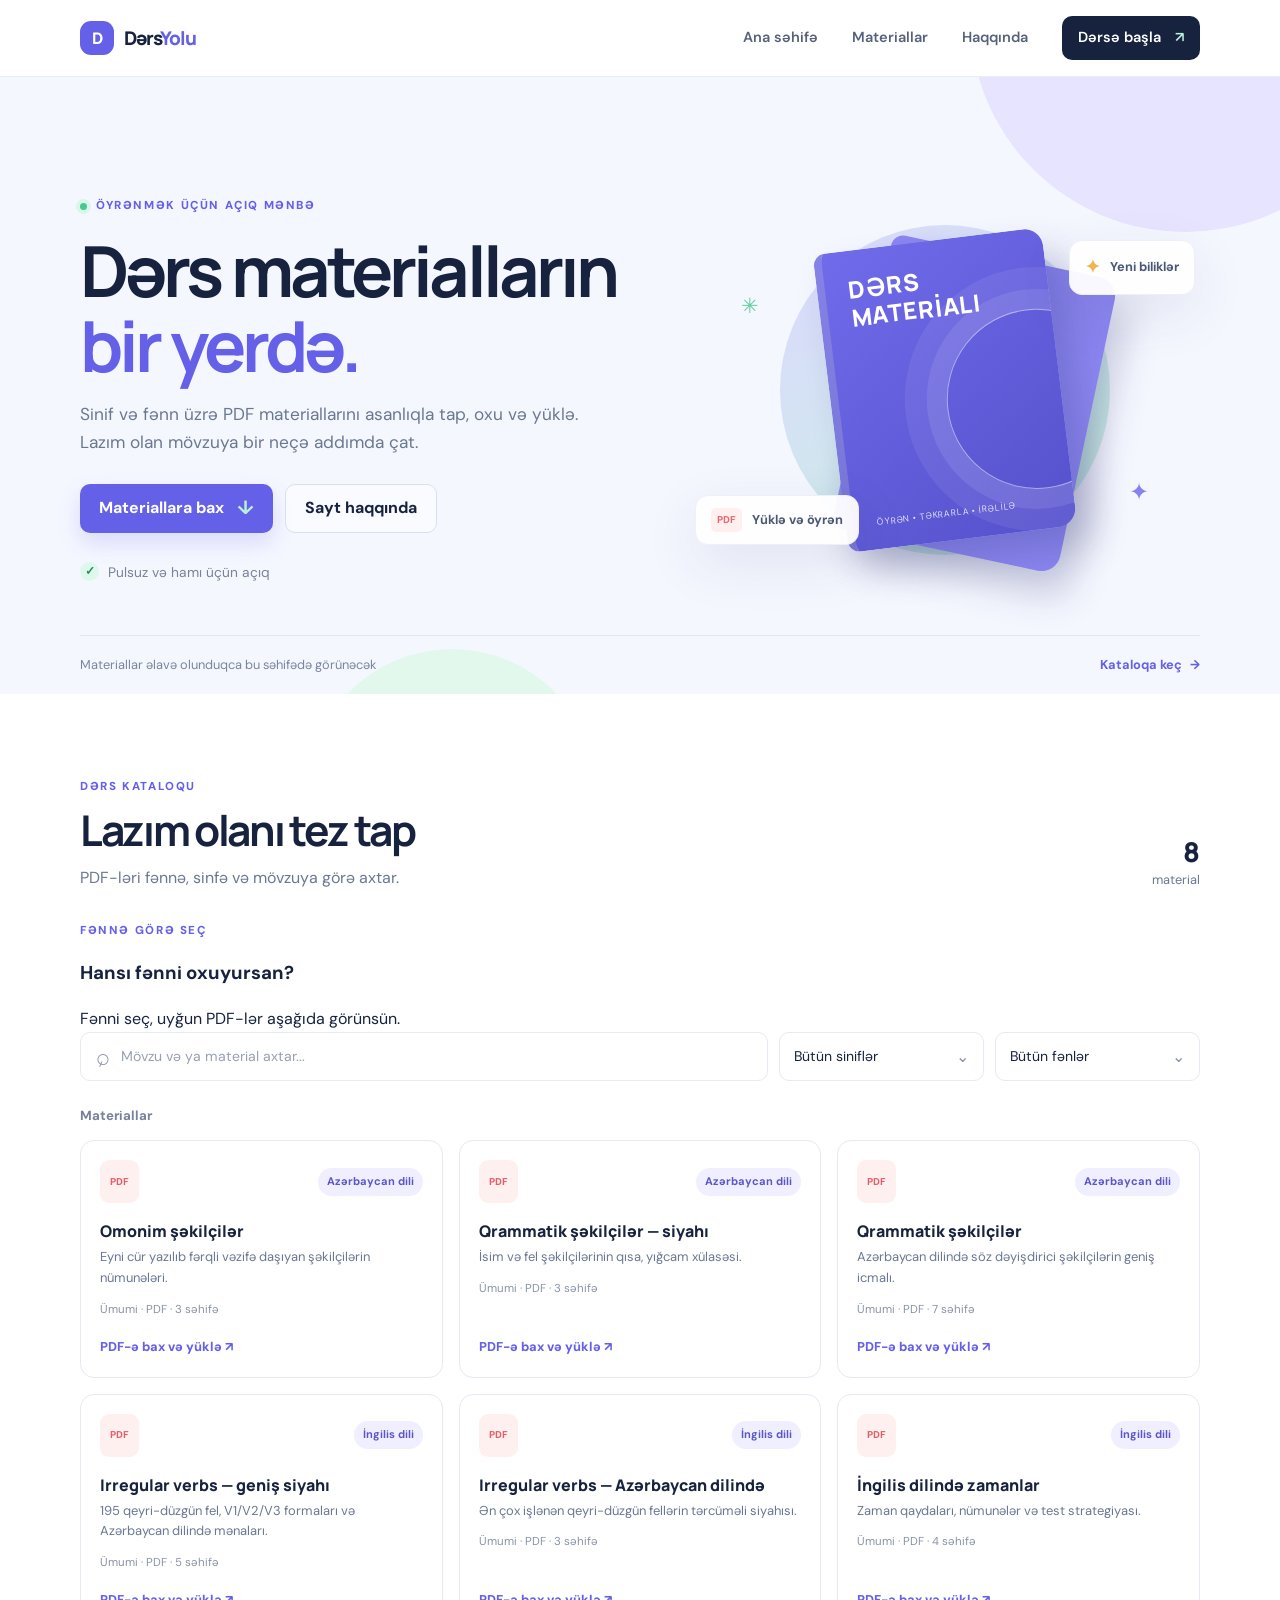
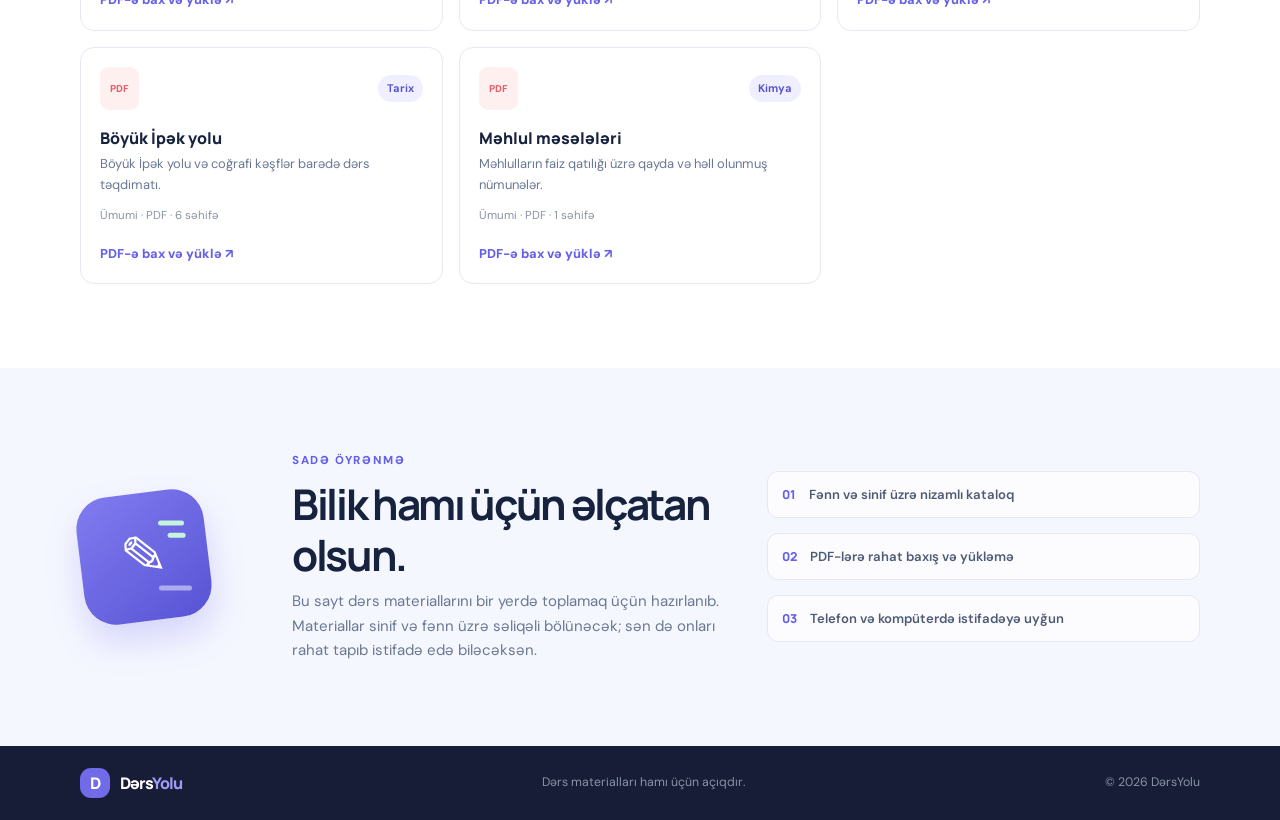
==== index.html @ a8607bbc "Add subject selector section" ====
<!doctype html>
<html lang="az">
<head>
  <meta charset="UTF-8" />
  <meta name="viewport" content="width=device-width, initial-scale=1.0" />
  <meta name="theme-color" content="#f5f7ff" />
  <meta name="description" content="Sinif və fənn üzrə dərs materialları və PDF-lər." />
  <title>DərsYolu — Dərs materialları</title>
  <link rel="preconnect" href="https://fonts.googleapis.com" />
  <link rel="preconnect" href="https://fonts.gstatic.com" crossorigin />
  <link href="https://fonts.googleapis.com/css2?family=DM+Sans:wght@400;500;600;700;800&family=Manrope:wght@500;600;700;800&display=swap" rel="stylesheet" />
  <link rel="stylesheet" href="styles.css?v=3" />
</head>
<body>
  <header class="site-header">
    <nav class="container nav" aria-label="Əsas menyu">
      <a class="logo" href="#top" aria-label="DərsYolu ana səhifə"><span class="logo-mark">D</span><span>Dərs<span class="logo-accent">Yolu</span></span></a>
      <button class="menu-toggle" type="button" aria-label="Menyunu aç" aria-expanded="false" aria-controls="nav-links"><span></span><span></span><span></span></button>
      <div class="nav-links" id="nav-links">
        <a href="#top">Ana səhifə</a>
        <a href="#materiallar">Materiallar</a>
        <a href="#haqqinda">Haqqında</a>
        <a class="nav-cta" href="#materiallar">Dərsə başla <span aria-hidden="true">↗</span></a>
      </div>
    </nav>
  </header>

  <main id="top">
    <section class="hero">
      <div class="hero-orb orb-one"></div><div class="hero-orb orb-two"></div>
      <div class="container hero-layout">
        <div class="hero-copy">
          <p class="eyebrow"><span class="eyebrow-dot"></span> ÖYRƏNMƏK ÜÇÜN AÇIQ MƏNBƏ</p>
          <h1>Dərs materialların <span>bir yerdə.</span></h1>
          <p class="hero-lead">Sinif və fənn üzrə PDF materiallarını asanlıqla tap, oxu və yüklə. Lazım olan mövzuya bir neçə addımda çat.</p>
          <div class="hero-actions">
            <a class="button button-primary" href="#materiallar">Materiallara bax <span aria-hidden="true">↓</span></a>
            <a class="button button-quiet" href="#haqqinda">Sayt haqqında</a>
          </div>
          <div class="hero-note"><span class="note-check">✓</span> Pulsuz və hamı üçün açıq</div>
        </div>
        <div class="hero-art" aria-hidden="true">
          <div class="art-halo"></div>
          <div class="book book-back"><div class="book-lines"></div></div>
          <div class="book book-front"><div class="book-label">DƏRS<br />MATERİALI</div><div class="book-shape"></div><div class="book-bottom">ÖYRƏN • TƏKRARLA • İRƏLİLƏ</div></div>
          <div class="float-card float-card-top"><span class="float-icon">✦</span><span>Yeni biliklər</span></div>
          <div class="float-card float-card-bottom"><span class="pdf-mini">PDF</span><span>Yüklə və öyrən</span></div>
          <span class="sparkle sparkle-one">✳</span><span class="sparkle sparkle-two">✦</span>
        </div>
      </div>
      <div class="container hero-bottom"><span>Materiallar əlavə olunduqca bu səhifədə görünəcək</span><a href="#materiallar">Kataloqa keç <span aria-hidden="true">→</span></a></div>
    </section>

    <section class="catalog section" id="materiallar">
      <div class="container">
        <div class="section-heading">
          <div><p class="eyebrow">DƏRS KATALOQU</p><h2>Lazım olanı tez tap</h2><p class="section-lead">PDF-ləri fənnə, sinfə və mövzuya görə axtar.</p></div>
          <div class="catalog-count"><strong id="material-count">0</strong><span>material</span></div>
        </div>
        <div class="subject-browser">
          <div class="subject-browser-heading">
            <div><p class="eyebrow">FƏNNƏ GÖRƏ SEÇ</p><h3>Hansı fənni oxuyursan?</h3></div>
            <span>Fənni seç, uyğun PDF-lər aşağıda görünsün.</span>
          </div>
          <div class="subject-grid" id="subject-grid" role="group" aria-label="Fənn seç"></div>
        </div>
        <div class="filters" role="search">
          <label class="search-box"><span class="search-icon" aria-hidden="true">⌕</span><span class="visually-hidden">Material axtar</span><input id="search-input" type="search" placeholder="Mövzu və ya material axtar..." autocomplete="off" /></label>
          <label class="select-wrap"><span class="visually-hidden">Sinif seç</span><select id="grade-filter"><option value="all">Bütün siniflər</option><option>1-ci sinif</option><option>2-ci sinif</option><option>3-cü sinif</option><option>4-cü sinif</option><option>5-ci sinif</option><option>6-cı sinif</option><option>7-ci sinif</option><option>8-ci sinif</option><option>9-cu sinif</option><option>10-cu sinif</option><option>11-ci sinif</option></select><span aria-hidden="true">⌄</span></label>
          <label class="select-wrap"><span class="visually-hidden">Fənn seç</span><select id="subject-filter"><option value="all">Bütün fənlər</option></select><span aria-hidden="true">⌄</span></label>
        </div>
        <div class="results-line"><span id="results-label">Materiallar</span><button class="reset-button" id="reset-filters" type="button" hidden>Filtrləri təmizlə</button></div>
        <div class="materials-grid" id="materials-grid" aria-live="polite"></div>
        <div class="empty-state" id="empty-state">
          <div class="empty-illustration" aria-hidden="true"><span class="empty-file">PDF</span><span class="empty-spark">✦</span></div>
          <h3>Materiallar tezliklə burada olacaq</h3>
          <p>PDF-ləri göndər, onları fənn və sinif üzrə bu kataloqa əlavə edim.</p>
        </div>
      </div>
    </section>

    <section class="about section" id="haqqinda">
      <div class="container about-layout">
        <div class="about-icon" aria-hidden="true"><span>✎</span><i></i><i></i><i></i></div>
        <div class="about-copy"><p class="eyebrow">SADƏ ÖYRƏNMƏ</p><h2>Bilik hamı üçün əlçatan olsun.</h2><p>Bu sayt dərs materiallarını bir yerdə toplamaq üçün hazırlanıb. Materiallar sinif və fənn üzrə səliqəli bölünəcək; sən də onları rahat tapıb istifadə edə biləcəksən.</p></div>
        <div class="about-points"><div><span>01</span><p>Fənn və sinif üzrə nizamlı kataloq</p></div><div><span>02</span><p>PDF-lərə rahat baxış və yükləmə</p></div><div><span>03</span><p>Telefon və kompüterdə istifadəyə uyğun</p></div></div>
      </div>
    </section>
  </main>

  <footer class="footer"><div class="container footer-inner"><a class="logo footer-logo" href="#top"><span class="logo-mark">D</span><span>Dərs<span class="logo-accent">Yolu</span></span></a><p>Dərs materialları hamı üçün açıqdır.</p><span>© <span id="year"></span> DərsYolu</span></div></footer>
  <script src="script.js?v=3"></script>
</body>
</html>
---- styles.css ----
:root {
  --ink: #17233e;
  --muted: #6b7892;
  --purple: #6560e8;
  --purple-dark: #4f49d2;
  --mint: #baf1d6;
  --paper: #fff;
  --wash: #f5f7ff;
  --line: #e6e9f2;
  --shadow: 0 18px 54px rgba(41, 53, 102, .1);
}
* { box-sizing: border-box; }
html { scroll-behavior: smooth; scroll-padding-top: 90px; }
body { margin: 0; color: var(--ink); background: var(--paper); font-family: "DM Sans", sans-serif; line-height: 1.6; }
a { color: inherit; text-decoration: none; }
button, input, select { font: inherit; }
.container { width: min(1120px, calc(100% - 48px)); margin: 0 auto; }
.site-header { position: sticky; top: 0; z-index: 10; background: rgba(255,255,255,.93); border-bottom: 1px solid rgba(230,233,242,.8); backdrop-filter: blur(14px); }
.nav { height: 76px; display: flex; align-items: center; justify-content: space-between; }
.logo { display: inline-flex; align-items: center; gap: 10px; font: 800 1.18rem Manrope, sans-serif; letter-spacing: -.06em; }
.logo-mark { width: 34px; height: 34px; display: grid; place-items: center; border-radius: 11px; color: white; background: var(--purple); font-size: 1rem; letter-spacing: 0; }
.logo-accent { color: var(--purple); }
.nav-links { display: flex; align-items: center; gap: 34px; color: #56627c; font-size: .91rem; font-weight: 600; }
.nav-links a:not(.nav-cta):hover { color: var(--purple); }
.nav-cta { padding: 10px 16px; border-radius: 10px; color: white; background: var(--ink); }
.nav-cta span { margin-left: 10px; color: var(--mint); }
.menu-toggle { display: none; border: 0; background: transparent; padding: 8px; cursor: pointer; }
.menu-toggle span { width: 22px; height: 2px; display: block; margin: 5px 0; background: var(--ink); }
.hero { position: relative; overflow: hidden; padding: 68px 0 0; background: var(--wash); }
.hero-layout { position: relative; z-index: 1; display: grid; grid-template-columns: 1.05fr .95fr; align-items: center; gap: 46px; min-height: 490px; }
.hero-orb { position: absolute; border-radius: 50%; pointer-events: none; }
.orb-one { width: 430px; height: 430px; top: -275px; right: -120px; background: #e6e4ff; }
.orb-two { width: 290px; height: 290px; bottom: -245px; left: 24%; background: #e3f8ed; }
.eyebrow { display: flex; align-items: center; gap: 9px; margin: 0 0 17px; color: var(--purple); font-size: .72rem; font-weight: 800; letter-spacing: .14em; }
.eyebrow-dot { width: 7px; height: 7px; border-radius: 50%; background: #47c894; box-shadow: 0 0 0 4px #d9f6e9; }
h1, h2, h3, p { margin-top: 0; }
h1, h2 { font-family: Manrope, sans-serif; letter-spacing: -.055em; }
h1 { max-width: 590px; margin-bottom: 18px; font-size: clamp(2.8rem, 5.5vw, 4.5rem); line-height: 1.07; }
h1 > span { color: var(--purple); }
.hero-lead { max-width: 520px; margin-bottom: 27px; color: var(--muted); font-size: 1.08rem; }
.hero-actions { display: flex; flex-wrap: wrap; gap: 12px; }
.button { min-height: 49px; display: inline-flex; align-items: center; justify-content: center; gap: 13px; padding: 0 19px; border-radius: 10px; font-weight: 700; transition: transform .2s, background .2s; }
.button:hover { transform: translateY(-2px); }
.button-primary { color: white; background: var(--purple); box-shadow: 0 10px 22px rgba(101,96,232,.19); }
.button-primary:hover { background: var(--purple-dark); }
.button-primary span { color: var(--mint); font-size: 1.2rem; }
.button-quiet { border: 1px solid #dce0ec; color: var(--ink); background: rgba(255,255,255,.55); }
.hero-note { display: flex; align-items: center; gap: 9px; margin-top: 28px; color: #77839a; font-size: .86rem; }
.note-check { width: 19px; height: 19px; display: grid; place-items: center; border-radius: 50%; color: #258a68; background: #dff8ec; font-size: .74rem; font-weight: 800; }
.hero-art { position: relative; min-height: 390px; display: grid; place-items: center; }
.art-halo { position: absolute; width: 330px; height: 330px; border-radius: 50%; background: linear-gradient(145deg,#dcd9ff,#c7f2df); }
.book { position: absolute; width: 230px; height: 300px; border-radius: 12px 19px 19px 12px; box-shadow: 16px 22px 36px rgba(36,42,105,.22); }
.book-back { margin: 28px 0 0 60px; transform: rotate(12deg); background: #8b86f1; }
.book-front { display: flex; flex-direction: column; justify-content: space-between; overflow: hidden; padding: 25px 23px 20px; transform: rotate(-7deg); color: #fff; background: linear-gradient(145deg,#706bea,#5551cc); border-left: 8px solid rgba(255,255,255,.2); }
.book-label { position: relative; z-index: 1; font: 800 1.48rem/1.2 Manrope,sans-serif; letter-spacing: .04em; }
.book-shape { position: absolute; width: 180px; height: 180px; right: -65px; bottom: 40px; border: 1px solid rgba(255,255,255,.5); border-radius: 50%; box-shadow: 0 0 0 20px rgba(255,255,255,.09),0 0 0 42px rgba(255,255,255,.07); }
.book-bottom { position: relative; z-index: 1; font-size: .56rem; letter-spacing: .1em; opacity: .8; }
.float-card { position: absolute; z-index: 2; display: flex; align-items: center; gap: 10px; padding: 12px 15px; border: 1px solid #eef0f7; border-radius: 13px; color: #4c5873; background: rgba(255,255,255,.94); box-shadow: var(--shadow); font-size: .8rem; font-weight: 700; }
.float-card-top { top: 45px; right: 1%; }.float-card-bottom { bottom: 40px; left: 1%; }
.float-icon { color: #f3b44c; font-size: 1.15rem; }.pdf-mini { padding: 4px 6px; border-radius: 5px; color: #eb666d; background: #fff0f0; font-size: .62rem; font-weight: 800; }
.sparkle { position: absolute; color: #64cfa0; }.sparkle-one { top: 24%; left: 10%; font-size: 1.3rem; }.sparkle-two { right: 10%; bottom: 19%; color: #8782ee; font-size: 1.5rem; }
.hero-bottom { position: relative; z-index: 1; display: flex; justify-content: space-between; gap: 20px; padding: 19px 0; border-top: 1px solid #e3e6f0; color: #7a869e; font-size: .8rem; }.hero-bottom a { color: var(--purple); font-weight: 700; }.hero-bottom a span { padding-left: 5px; }
.section { padding: 84px 0; }.catalog { background: #fff; }
.section-heading { display: flex; align-items: end; justify-content: space-between; gap: 20px; margin-bottom: 32px; }
.section-heading .eyebrow { margin-bottom: 8px; }
h2 { margin-bottom: 9px; font-size: clamp(1.9rem, 3.4vw, 2.65rem); line-height: 1.2; }
.section-lead { margin: 0; color: var(--muted); }
.catalog-count { display: grid; justify-items: end; color: var(--muted); font-size: .8rem; }.catalog-count strong { color: var(--ink); font: 800 1.7rem Manrope,sans-serif; }
.filters { display: grid; grid-template-columns: 1fr 205px 205px; gap: 11px; margin-bottom: 24px; }
.search-box, .select-wrap { min-height: 49px; display: flex; align-items: center; border: 1px solid var(--line); border-radius: 10px; background: #fff; }
.search-box { gap: 10px; padding: 0 14px; }.search-icon { color: #8e98ac; font-size: 1.5rem; line-height: 1; transform: rotate(-20deg); }
.search-box input, .select-wrap select { width: 100%; min-width: 0; border: 0; outline: 0; color: var(--ink); background: transparent; font-size: .88rem; }.search-box input::placeholder { color: #98a1b3; }
.select-wrap { position: relative; padding: 0 14px; }.select-wrap select { appearance: none; height: 47px; cursor: pointer; }.select-wrap > span:last-child { color: #8792a8; pointer-events: none; }
.search-box:focus-within, .select-wrap:focus-within { border-color: #aaa7f4; box-shadow: 0 0 0 3px rgba(101,96,232,.08); }
.results-line { display: flex; align-items: center; justify-content: space-between; margin-bottom: 14px; color: #76829a; font-size: .83rem; font-weight: 700; }
.reset-button { padding: 5px 0; border: 0; color: var(--purple); background: none; font-size: .8rem; font-weight: 700; cursor: pointer; }
.materials-grid { display: grid; grid-template-columns: repeat(3,1fr); gap: 16px; }
.material-card { min-height: 198px; display: flex; flex-direction: column; padding: 19px; border: 1px solid var(--line); border-radius: 14px; background: white; transition: transform .2s, box-shadow .2s, border-color .2s; }.material-card:hover { transform: translateY(-3px); border-color: #d6d4ff; box-shadow: 0 14px 30px rgba(35,46,91,.08); }
.material-top { display: flex; align-items: center; justify-content: space-between; margin-bottom: 17px; }.pdf-icon { width: 39px; height: 43px; display: grid; place-items: center; border-radius: 9px; color: #e45e69; background: #fff0f0; font-size: .62rem; font-weight: 800; }.material-tag { padding: 5px 9px; border-radius: 20px; color: #5b57c9; background: #f0efff; font-size: .69rem; font-weight: 700; }
.material-card h3 { margin: 0 0 5px; font: 800 1rem Manrope,sans-serif; }.material-card p { margin: 0; color: var(--muted); font-size: .81rem; }.material-meta { display: flex; gap: 8px; margin-top: 12px; color: #8993a6; font-size: .72rem; }.material-download { display: inline-flex; align-items: center; gap: 6px; margin-top: auto; padding-top: 18px; color: var(--purple); font-size: .8rem; font-weight: 800; }
.empty-state { display: grid; justify-items: center; padding: 48px 20px 53px; border: 1px dashed #d9ddec; border-radius: 16px; background: #fbfcff; text-align: center; }.empty-illustration { position: relative; width: 60px; height: 60px; display: grid; place-items: center; margin-bottom: 15px; border-radius: 17px; background: #f0efff; }.empty-file { padding: 7px 6px; border-radius: 5px; color: #e45e69; background: white; font-size: .6rem; font-weight: 800; box-shadow: 0 4px 10px rgba(43,46,98,.1); }.empty-spark { position: absolute; top: 4px; right: 2px; color: #5fc89b; font-size: 1rem; }.empty-state h3 { margin-bottom: 5px; font: 800 1rem Manrope,sans-serif; }.empty-state p { max-width: 380px; margin: 0; color: var(--muted); font-size: .87rem; }
.about { background: var(--wash); }.about-layout { display: grid; grid-template-columns: 170px 1fr 1fr; align-items: center; gap: 42px; }.about-copy .eyebrow { margin-bottom: 8px; }.about-copy h2 { max-width: 450px; }.about-copy > p:last-child { max-width: 510px; margin: 0; color: var(--muted); font-size: .94rem; }.about-icon { position: relative; width: 128px; height: 128px; display: grid; place-items: center; border-radius: 32px; color: white; background: linear-gradient(145deg,#817cf0,#5853d4); transform: rotate(-7deg); box-shadow: 0 18px 35px rgba(101,96,232,.22); }.about-icon span { font-size: 3.5rem; font-family: Georgia,serif; }.about-icon i { position: absolute; width: 26px; height: 5px; right: 20px; border-radius: 9px; background: #c6f3dc; transform: rotate(7deg); }.about-icon i:nth-of-type(1) { top: 31px; }.about-icon i:nth-of-type(2) { top: 44px; width: 18px; }.about-icon i:nth-of-type(3) { bottom: 27px; width: 33px; background: rgba(255,255,255,.48); }
.about-points { display: grid; gap: 15px; }.about-points div { display: flex; align-items: center; gap: 13px; padding: 12px 14px; border: 1px solid #e6e8f2; border-radius: 11px; background: rgba(255,255,255,.7); }.about-points span { color: var(--purple); font: 800 .77rem Manrope,sans-serif; }.about-points p { margin: 0; color: #4f5b74; font-size: .82rem; font-weight: 600; }
.footer { padding: 22px 0; color: #8993a7; background: #171d36; }.footer-inner { display: flex; align-items: center; justify-content: space-between; gap: 18px; }.footer-logo { color: white; font-size: 1rem; }.footer-logo .logo-mark { width: 30px; height: 30px; background: #716bea; }.footer-logo .logo-accent { color: #9e9af7; }.footer p, .footer-inner > span { margin: 0; font-size: .77rem; }
.visually-hidden { position: absolute; width: 1px; height: 1px; padding: 0; margin: -1px; overflow: hidden; clip: rect(0,0,0,0); white-space: nowrap; border: 0; }
@media (max-width: 850px) { .hero-layout { gap: 16px; }.about-layout { grid-template-columns: 120px 1fr; gap: 28px; }.about-icon { width: 100px; height: 100px; }.about-points { grid-column: 2; }.materials-grid { grid-template-columns: repeat(2,1fr); } }
@media (max-width: 650px) {
 .container { width: min(100% - 36px, 540px); }.nav { height: 68px; }.menu-toggle { display: block; }.nav-links { position: absolute; top: 68px; left: 0; right: 0; display: none; flex-direction: column; align-items: stretch; gap: 0; padding: 10px 20px 18px; border-bottom: 1px solid var(--line); background: white; box-shadow: 0 16px 24px rgba(25,38,78,.08); }.nav-links.open { display: flex; }.nav-links a:not(.nav-cta) { padding: 11px 0; }.nav-cta { margin-top: 8px; text-align: center; }
 .hero { padding-top: 48px; }.hero-layout { grid-template-columns: 1fr; gap: 0; }.hero-copy { padding-bottom: 8px; }.hero-art { min-height: 330px; }.art-halo { width: 260px; height: 260px; }.book { width: 185px; height: 245px; }.book-front { padding: 21px 18px 16px; }.book-label { font-size: 1.2rem; }.book-bottom { font-size: .46rem; }.float-card-top { top: 24px; right: 0; }.float-card-bottom { bottom: 18px; left: 0; }.hero-bottom { align-items: flex-start; flex-direction: column; gap: 7px; padding: 15px 0; }.section { padding: 64px 0; }.section-heading { align-items: flex-start; }.filters { grid-template-columns: 1fr 1fr; }.search-box { grid-column: span 2; }.materials-grid { grid-template-columns: 1fr; }.material-card { min-height: 185px; }.about-layout { grid-template-columns: 1fr; gap: 24px; }.about-icon { width: 90px; height: 90px; border-radius: 25px; }.about-icon span { font-size: 2.8rem; }.about-points { grid-column: auto; }.footer-inner { align-items: flex-start; flex-direction: column; gap: 10px; }
}
@media (prefers-reduced-motion: reduce) { html { scroll-behavior: auto; } *, *::before, *::after { transition-duration: .01ms !important; } }

.empty-state[hidden] { display: none; }
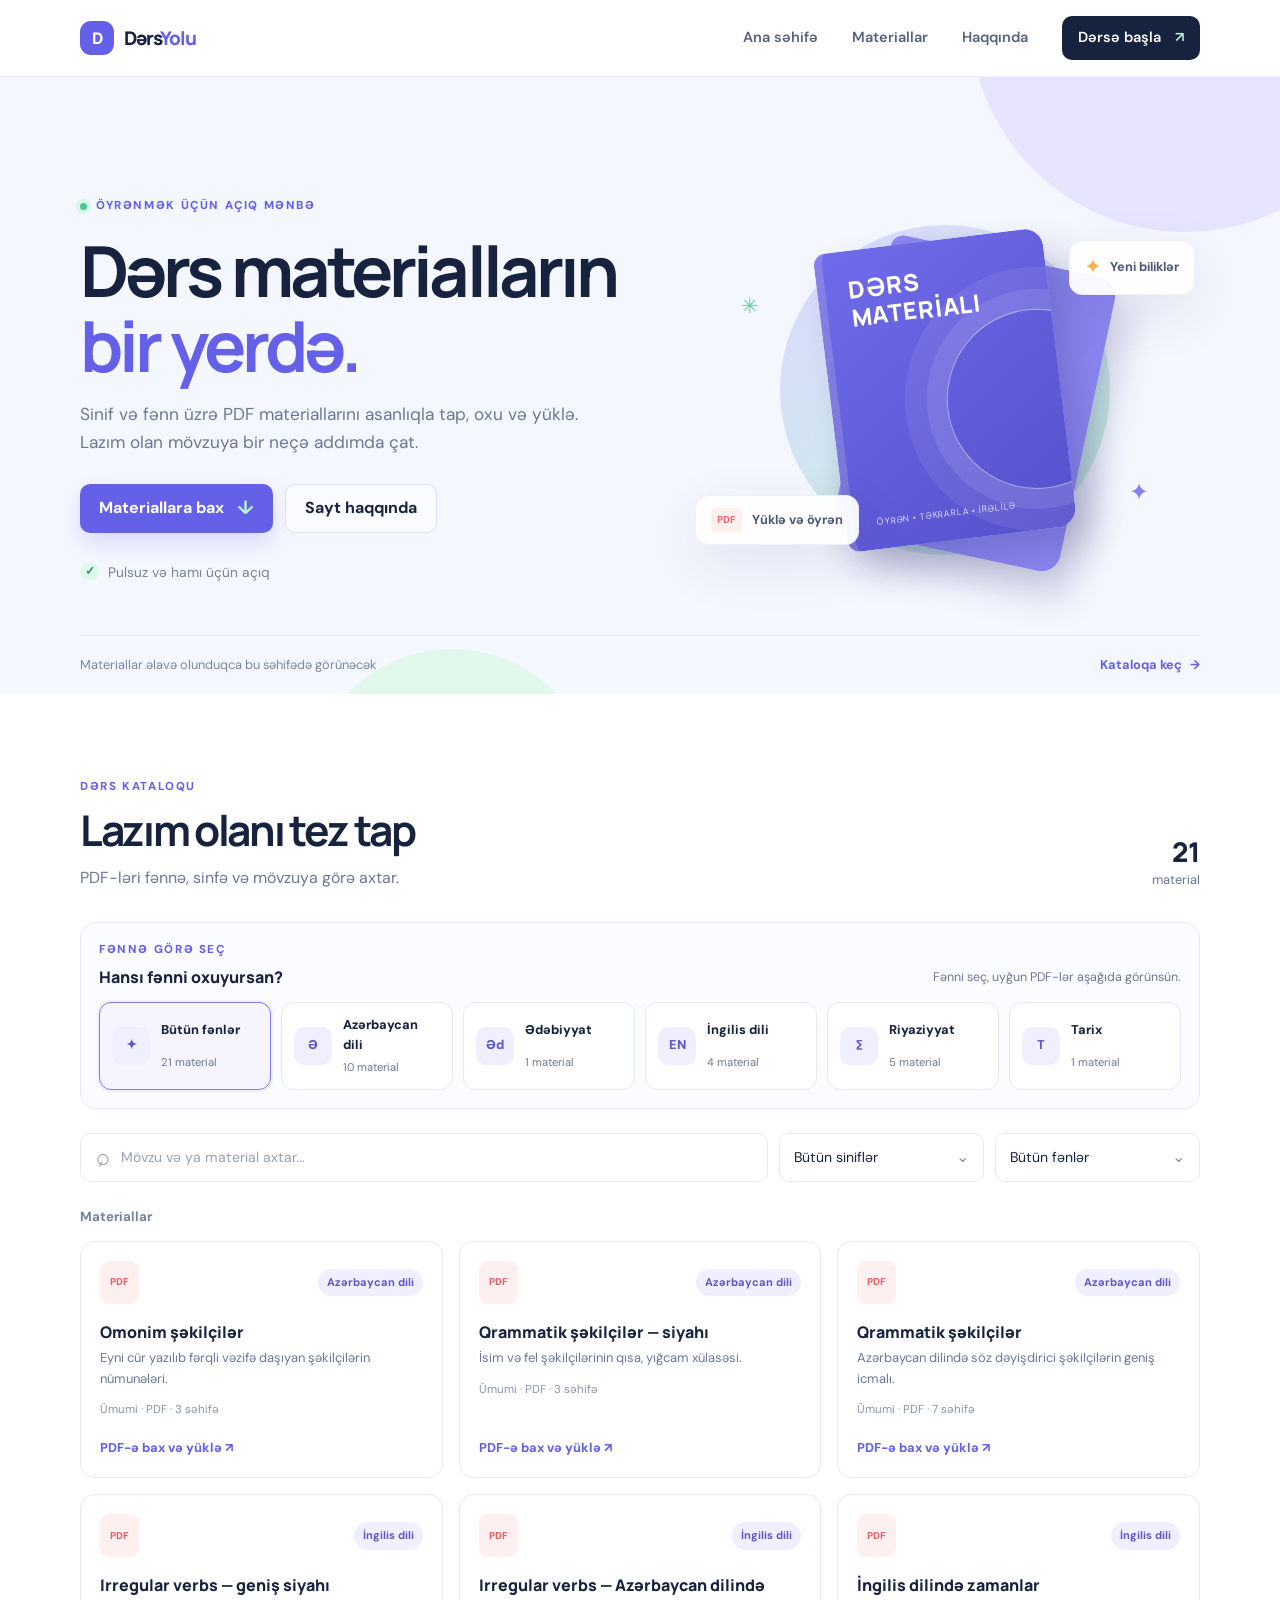
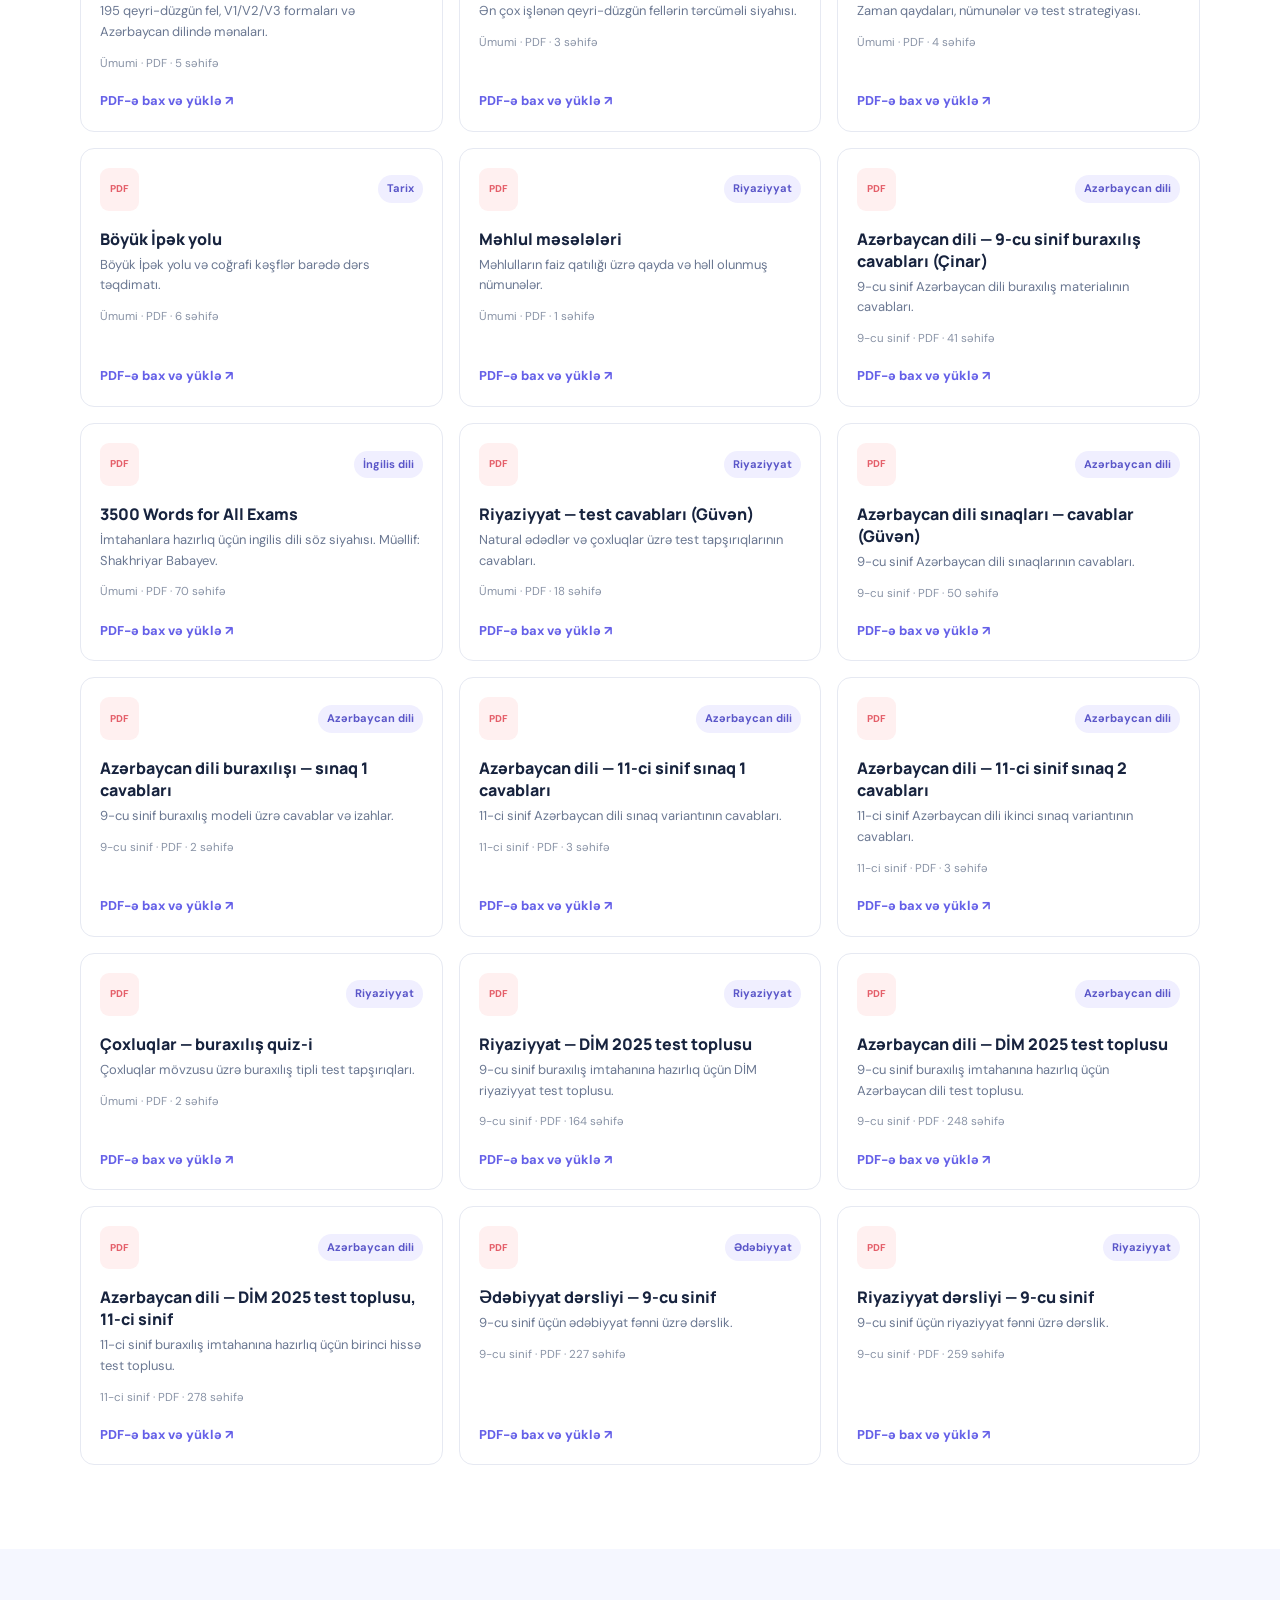
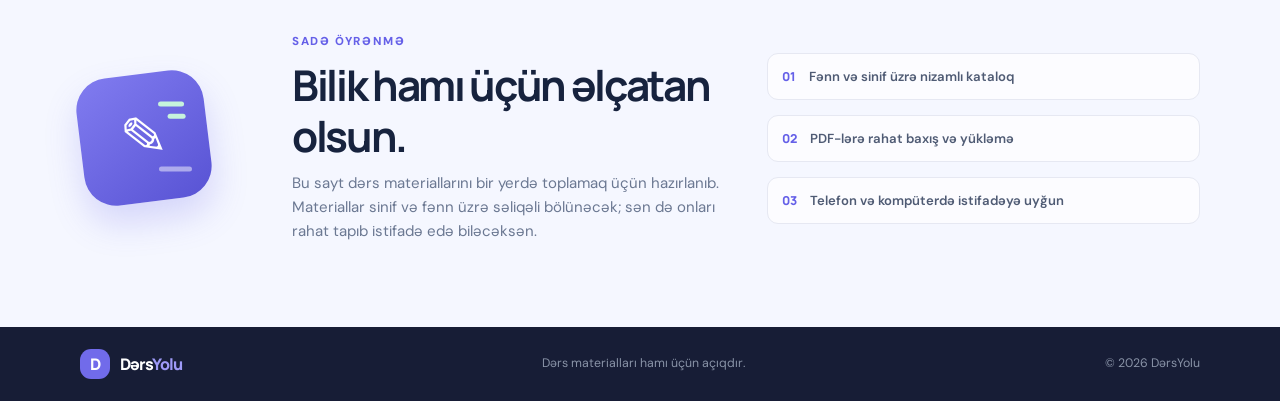
==== commit 4107a56f: "Add new PDFs to the study catalog" ====
--- a/index.html
+++ b/index.html
@@ -89,7 +89,7 @@
   </main>
 
   <footer class="footer"><div class="container footer-inner"><a class="logo footer-logo" href="#top"><span class="logo-mark">D</span><span>Dərs<span class="logo-accent">Yolu</span></span></a><p>Dərs materialları hamı üçün açıqdır.</p><span>© <span id="year"></span> DərsYolu</span></div></footer>
-  <script src="script.js?v=3"></script>
+  <script src="script.js?v=4"></script>
 </body>
 </html>
 
--- a/styles.css
+++ b/styles.css
@@ -92,3 +92,26 @@
 
 .empty-state[hidden] { display: none; }
 
+
+
+.subject-browser { margin: 22px 0 24px; padding: 18px; border: 1px solid var(--line); border-radius: 16px; background: #fbfcff; }
+.subject-browser-heading { display: flex; align-items: flex-end; justify-content: space-between; gap: 16px; margin-bottom: 14px; }
+.subject-browser-heading .eyebrow { margin: 0 0 6px; }
+.subject-browser-heading h3 { margin: 0; font: 800 1rem Manrope,sans-serif; }
+.subject-browser-heading > span { color: var(--muted); font-size: .78rem; }
+.subject-grid { display: grid; grid-template-columns: repeat(auto-fit,minmax(145px,1fr)); gap: 10px; }
+.subject-card { min-height: 86px; display: grid; grid-template-columns: 38px 1fr; grid-template-rows: auto auto; align-items: center; gap: 3px 11px; padding: 12px; border: 1px solid var(--line); border-radius: 12px; background: white; color: var(--ink); text-align: left; cursor: pointer; transition: transform .2s,border-color .2s,box-shadow .2s,background .2s; }
+.subject-card:hover { transform: translateY(-2px); border-color: #d6d4ff; box-shadow: 0 10px 22px rgba(35,46,91,.07); }
+.subject-card[aria-pressed="true"] { border-color: #817bf0; background: #f5f4ff; box-shadow: 0 0 0 2px rgba(101,96,232,.08); }
+.subject-card:focus-visible { outline: 3px solid rgba(101,96,232,.28); outline-offset: 2px; }
+.subject-symbol { grid-row: 1 / 3; width: 38px; height: 38px; display: grid; place-items: center; border-radius: 10px; color: #5b57c9; background: #f0efff; font-size: .8rem; font-weight: 800; }
+.subject-name { font-size: .8rem; font-weight: 800; }
+.subject-count { color: var(--muted); font-size: .7rem; }
+@media (max-width: 650px) {
+  .subject-browser { padding: 14px; }
+  .subject-browser-heading { align-items: flex-start; flex-direction: column; gap: 6px; }
+  .subject-grid { grid-template-columns: repeat(2,minmax(0,1fr)); gap: 8px; }
+  .subject-card { min-height: 76px; grid-template-columns: 32px 1fr; gap: 3px 8px; padding: 9px; }
+  .subject-symbol { width: 32px; height: 32px; font-size: .72rem; }
+  .subject-name { font-size: .72rem; }
+}
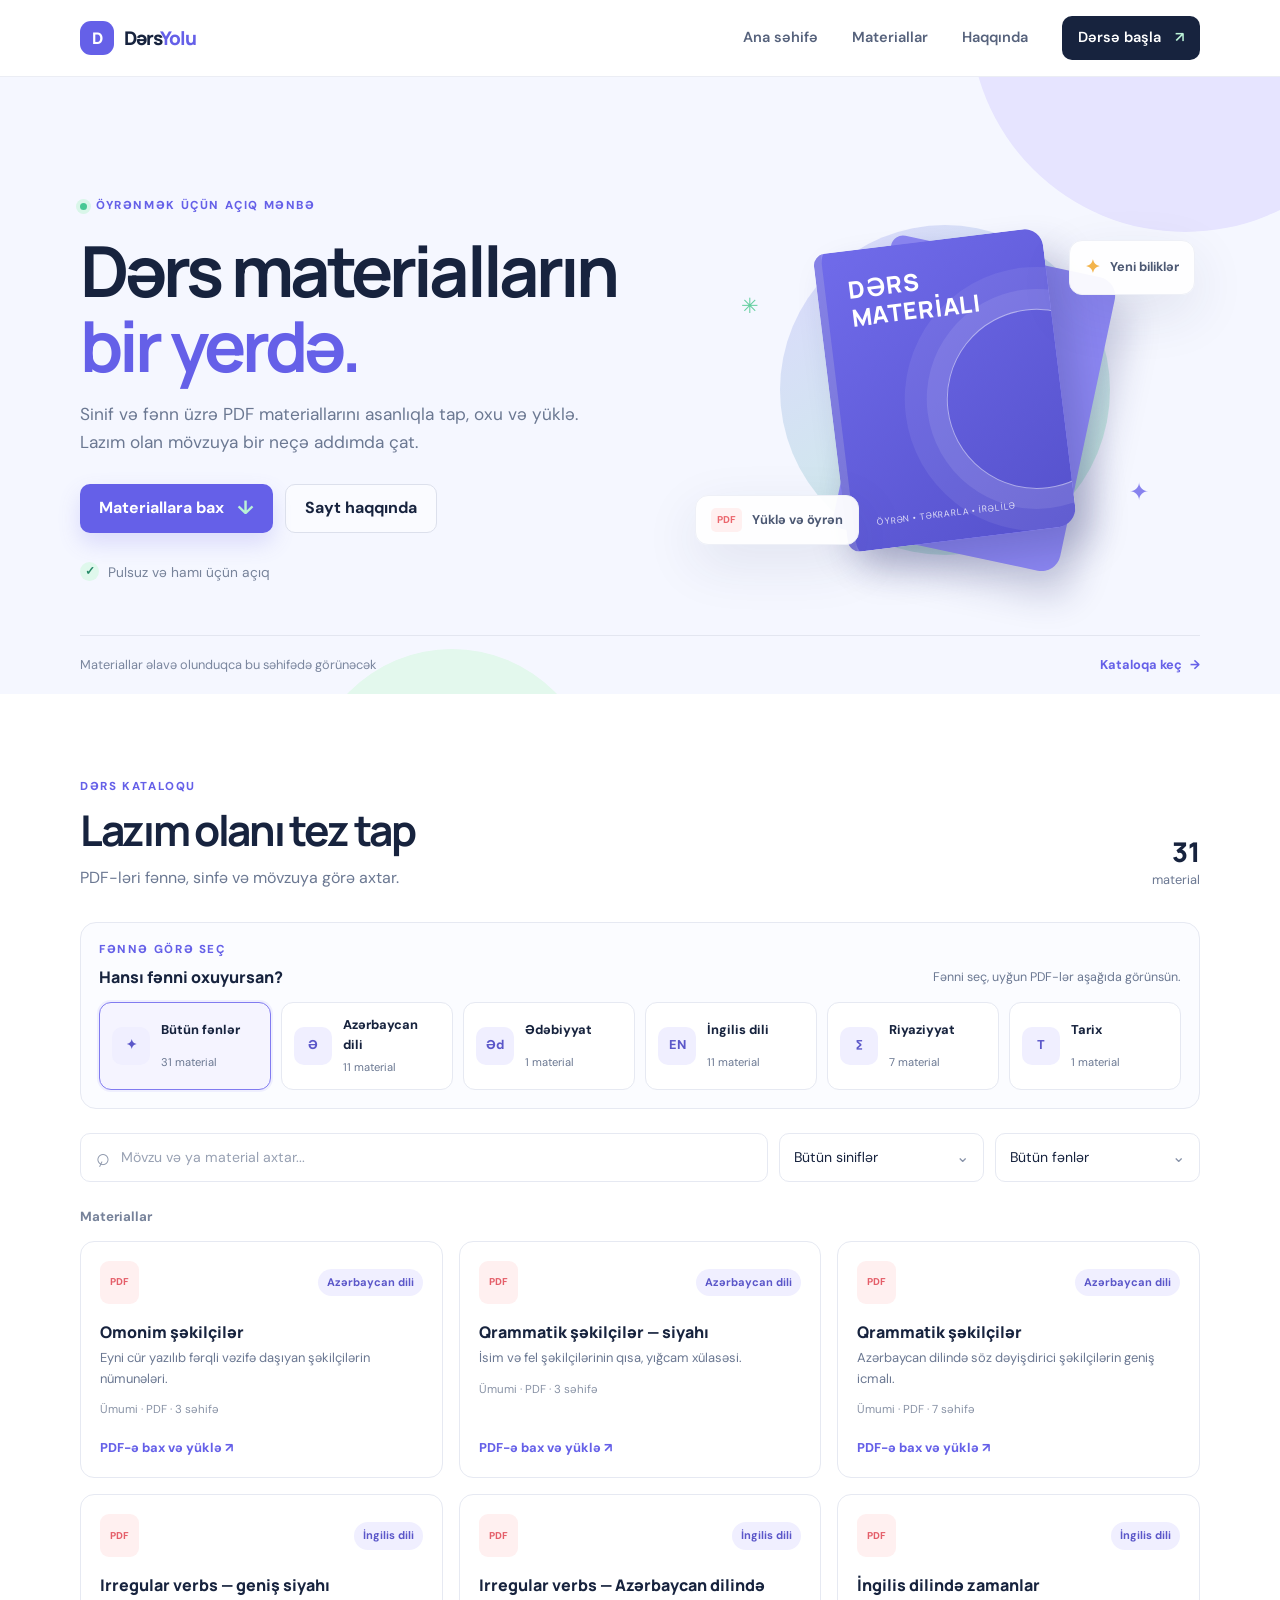
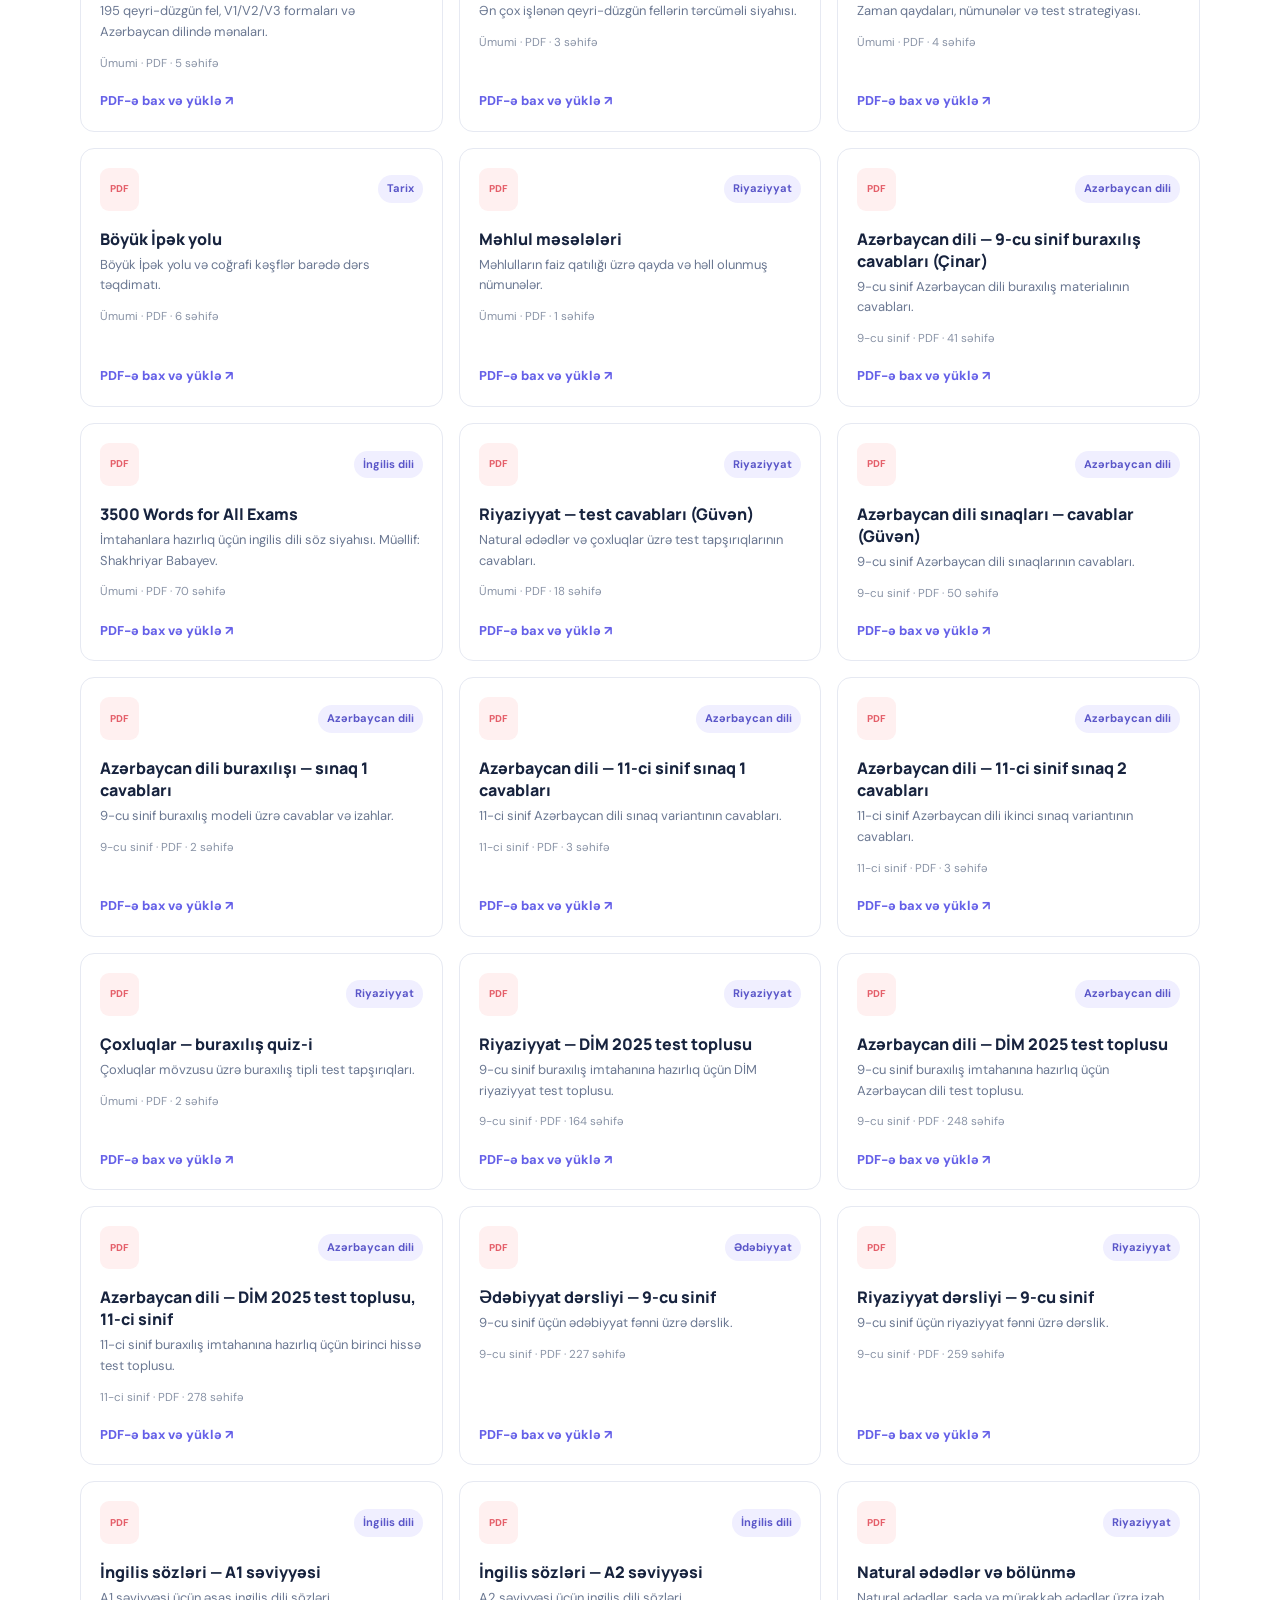
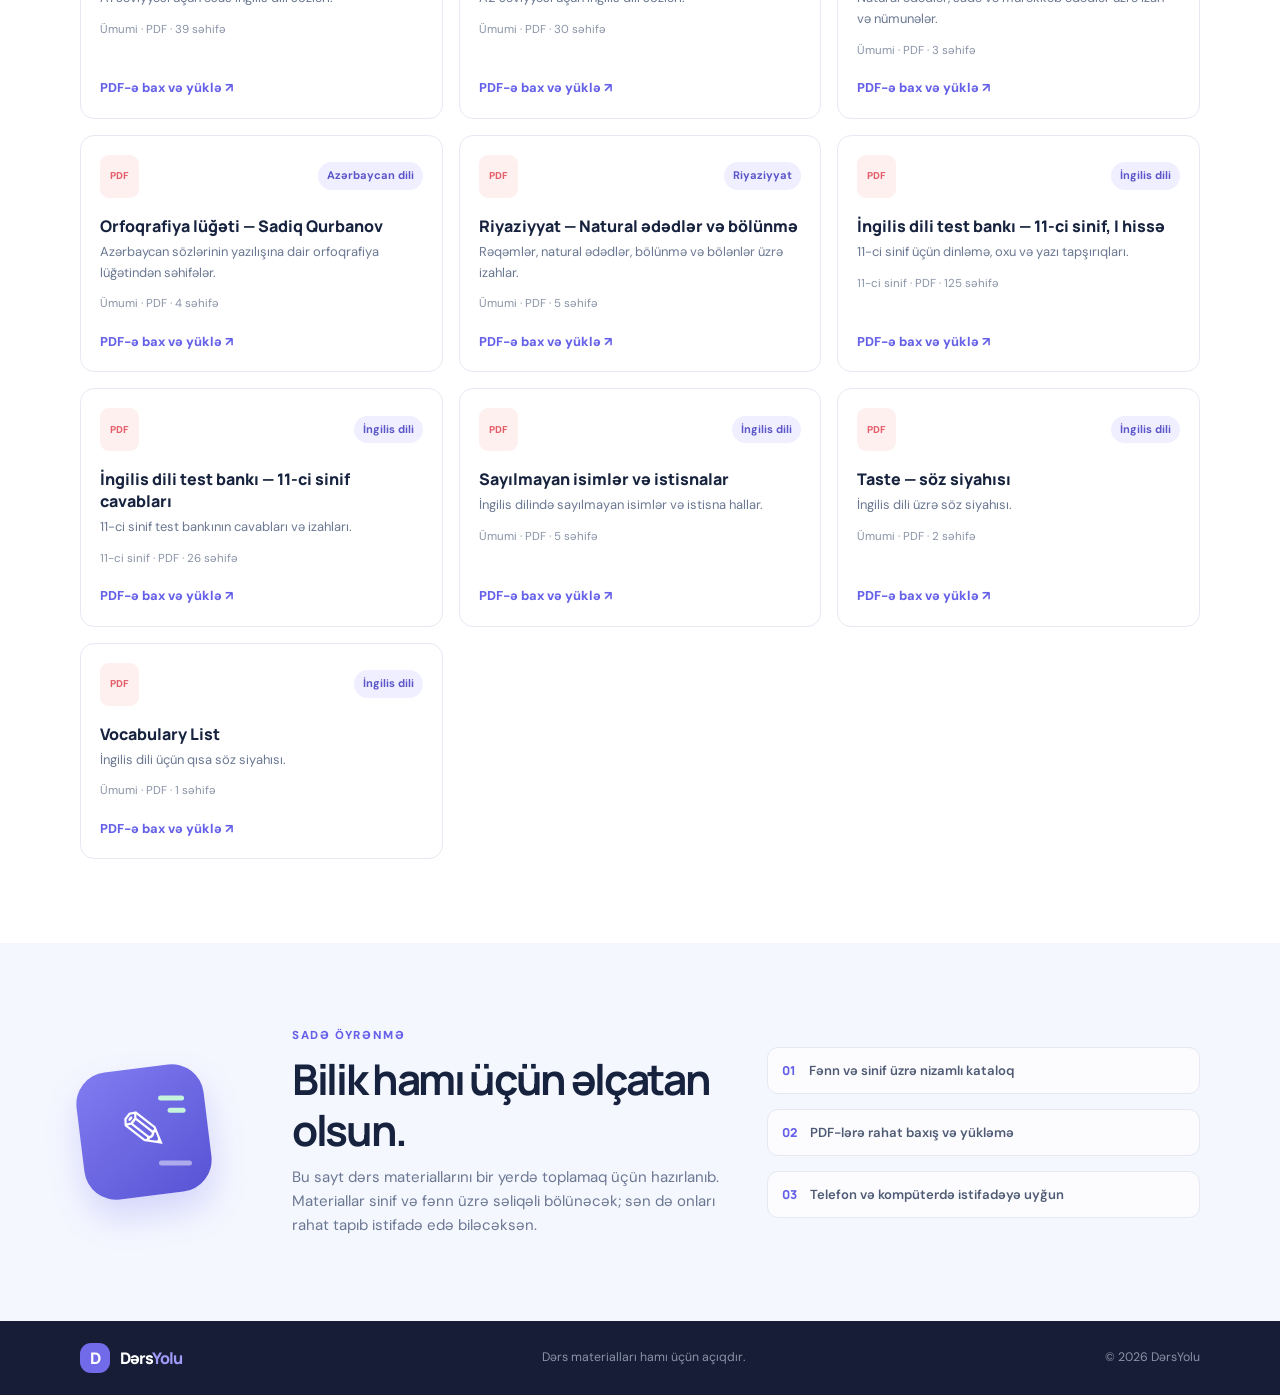
==== commit 771bccea: "Add ten new PDFs to the study catalog" ====
--- a/index.html
+++ b/index.html
@@ -89,7 +89,7 @@
   </main>
 
   <footer class="footer"><div class="container footer-inner"><a class="logo footer-logo" href="#top"><span class="logo-mark">D</span><span>Dərs<span class="logo-accent">Yolu</span></span></a><p>Dərs materialları hamı üçün açıqdır.</p><span>© <span id="year"></span> DərsYolu</span></div></footer>
-  <script src="script.js?v=4"></script>
+  <script src="script.js?v=5"></script>
 </body>
 </html>
 
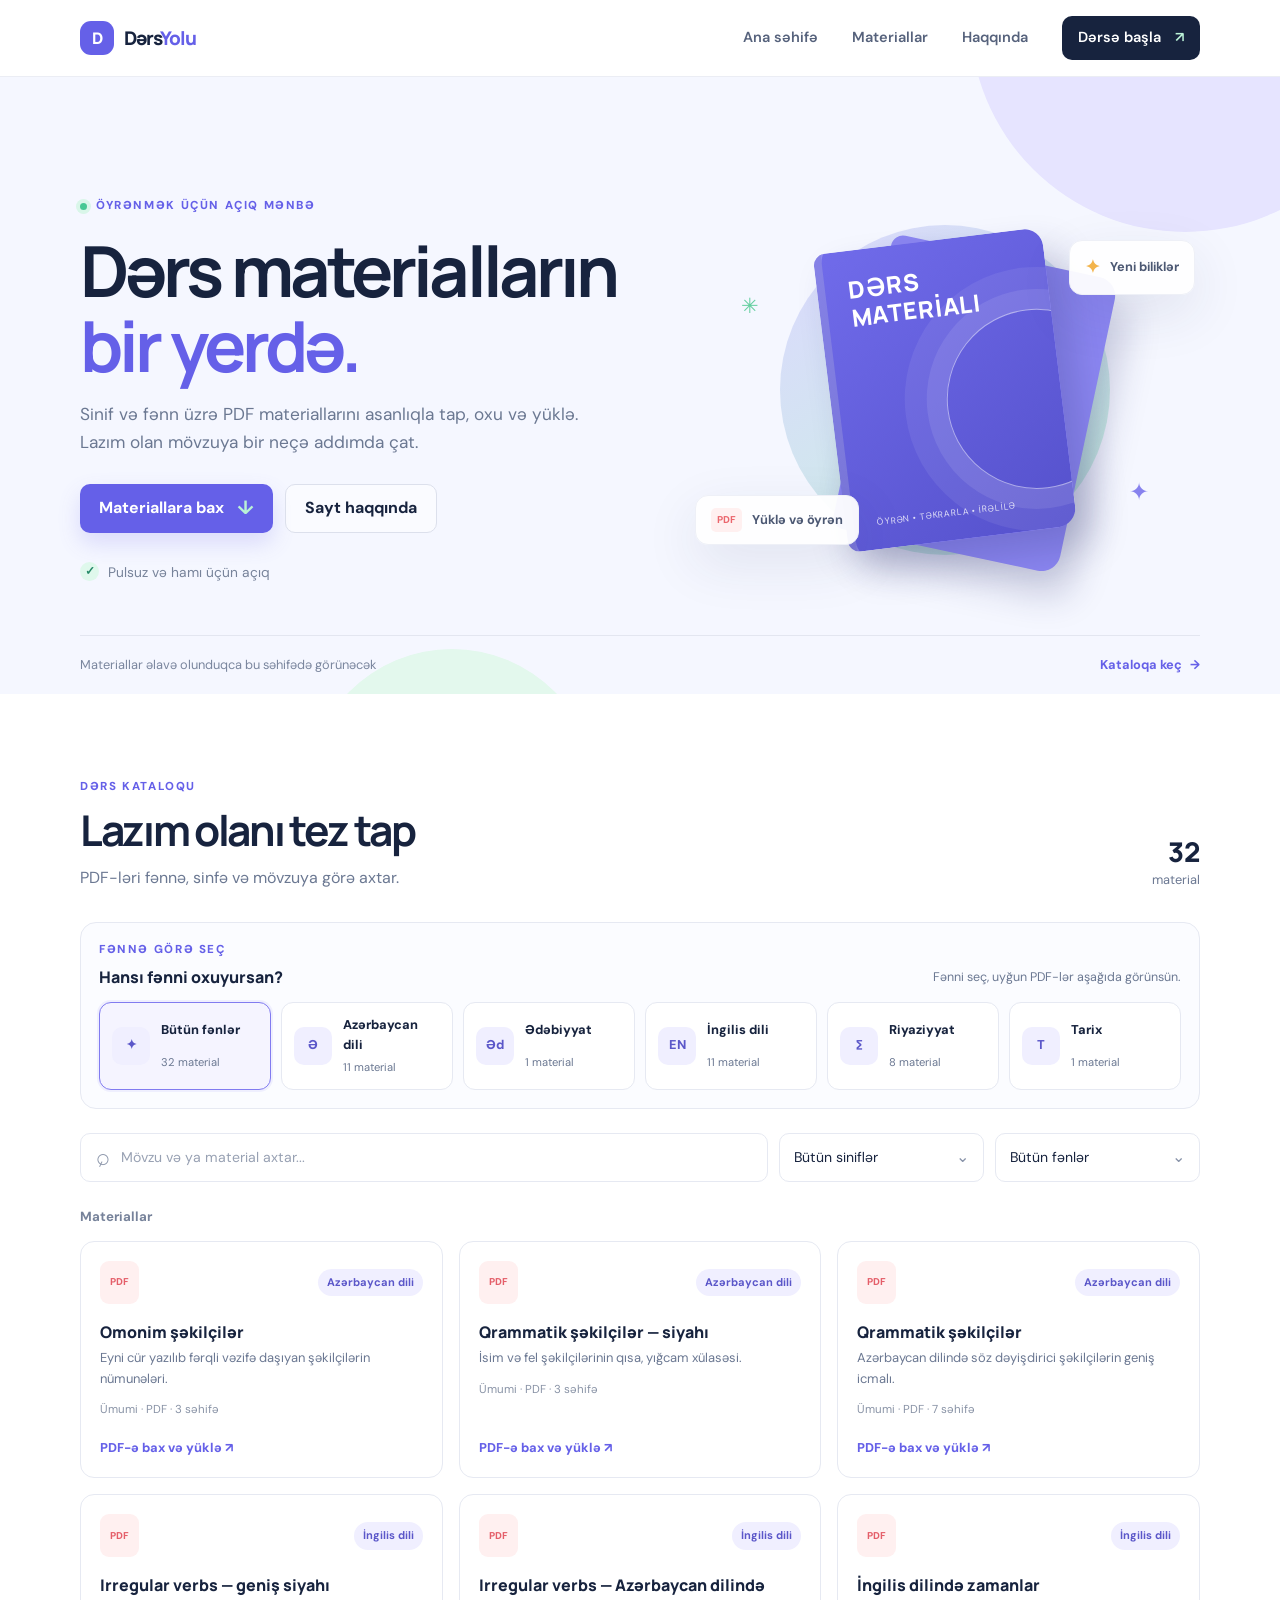
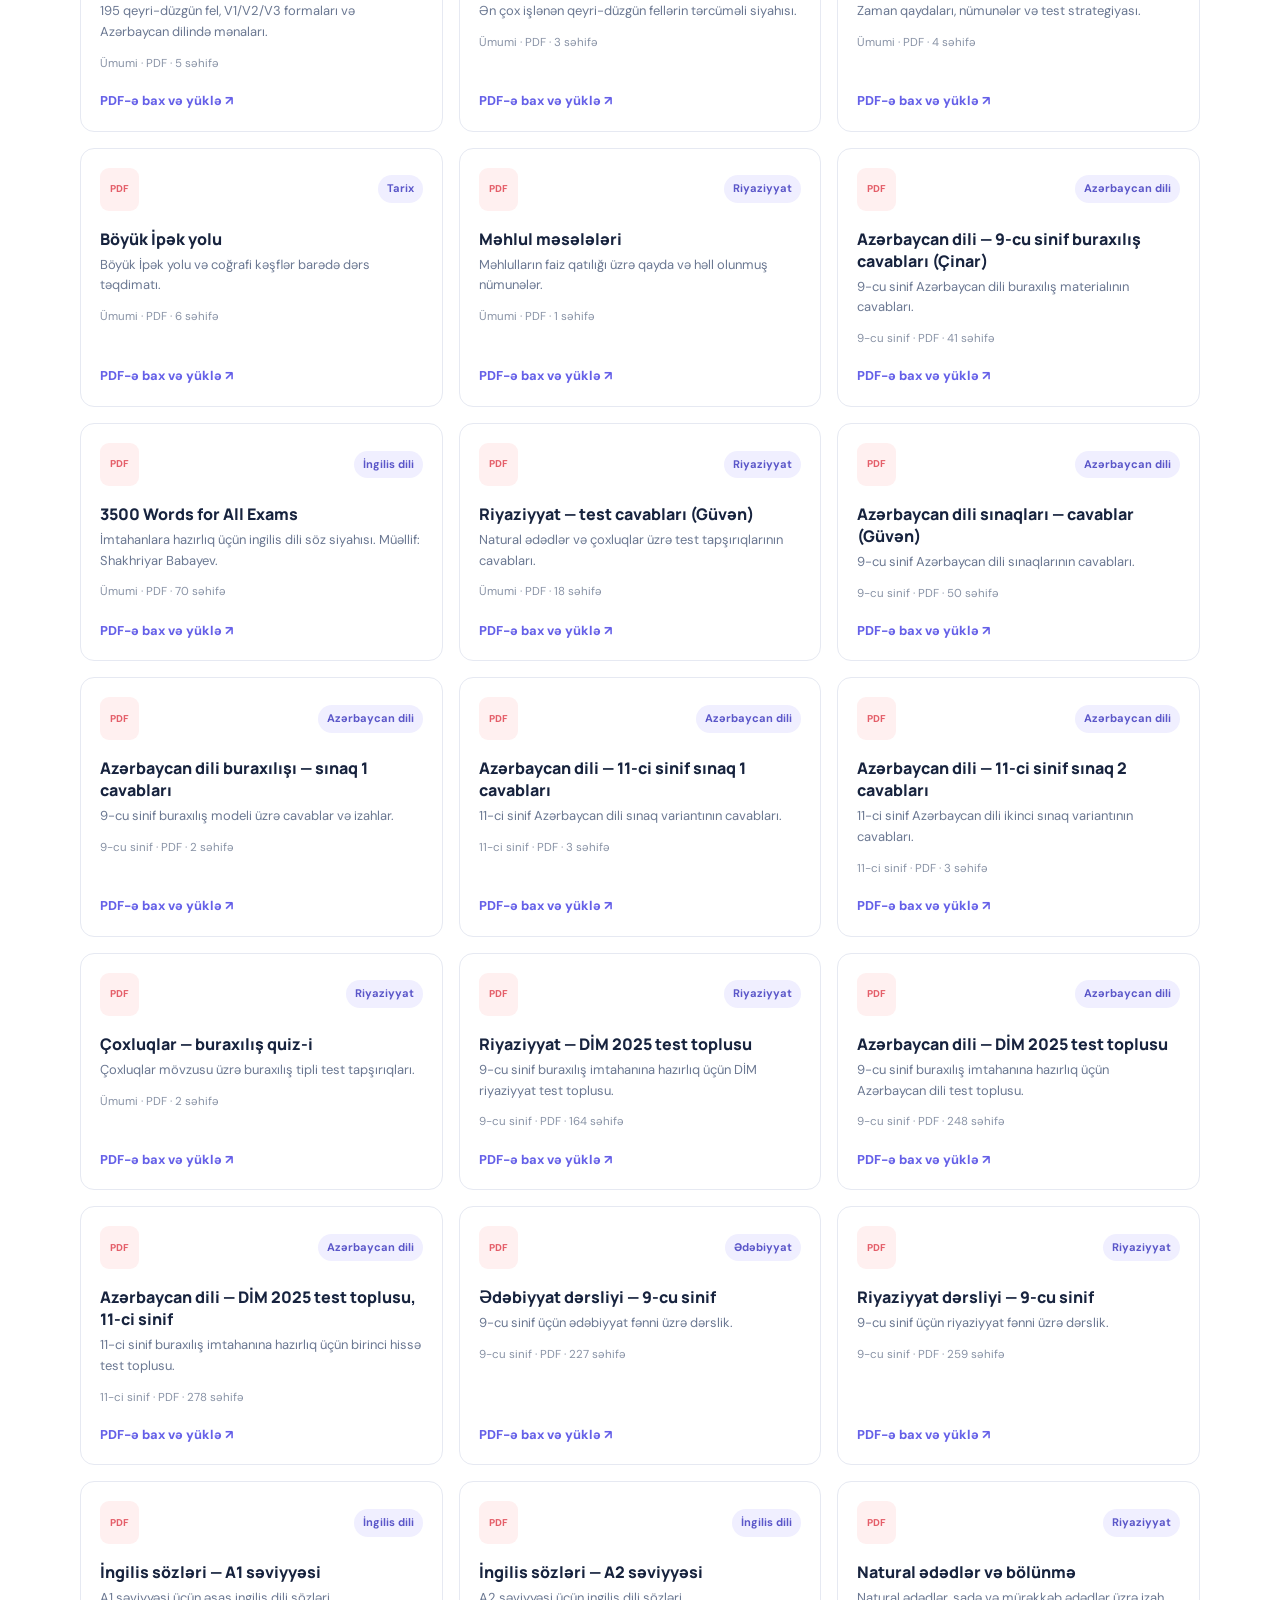
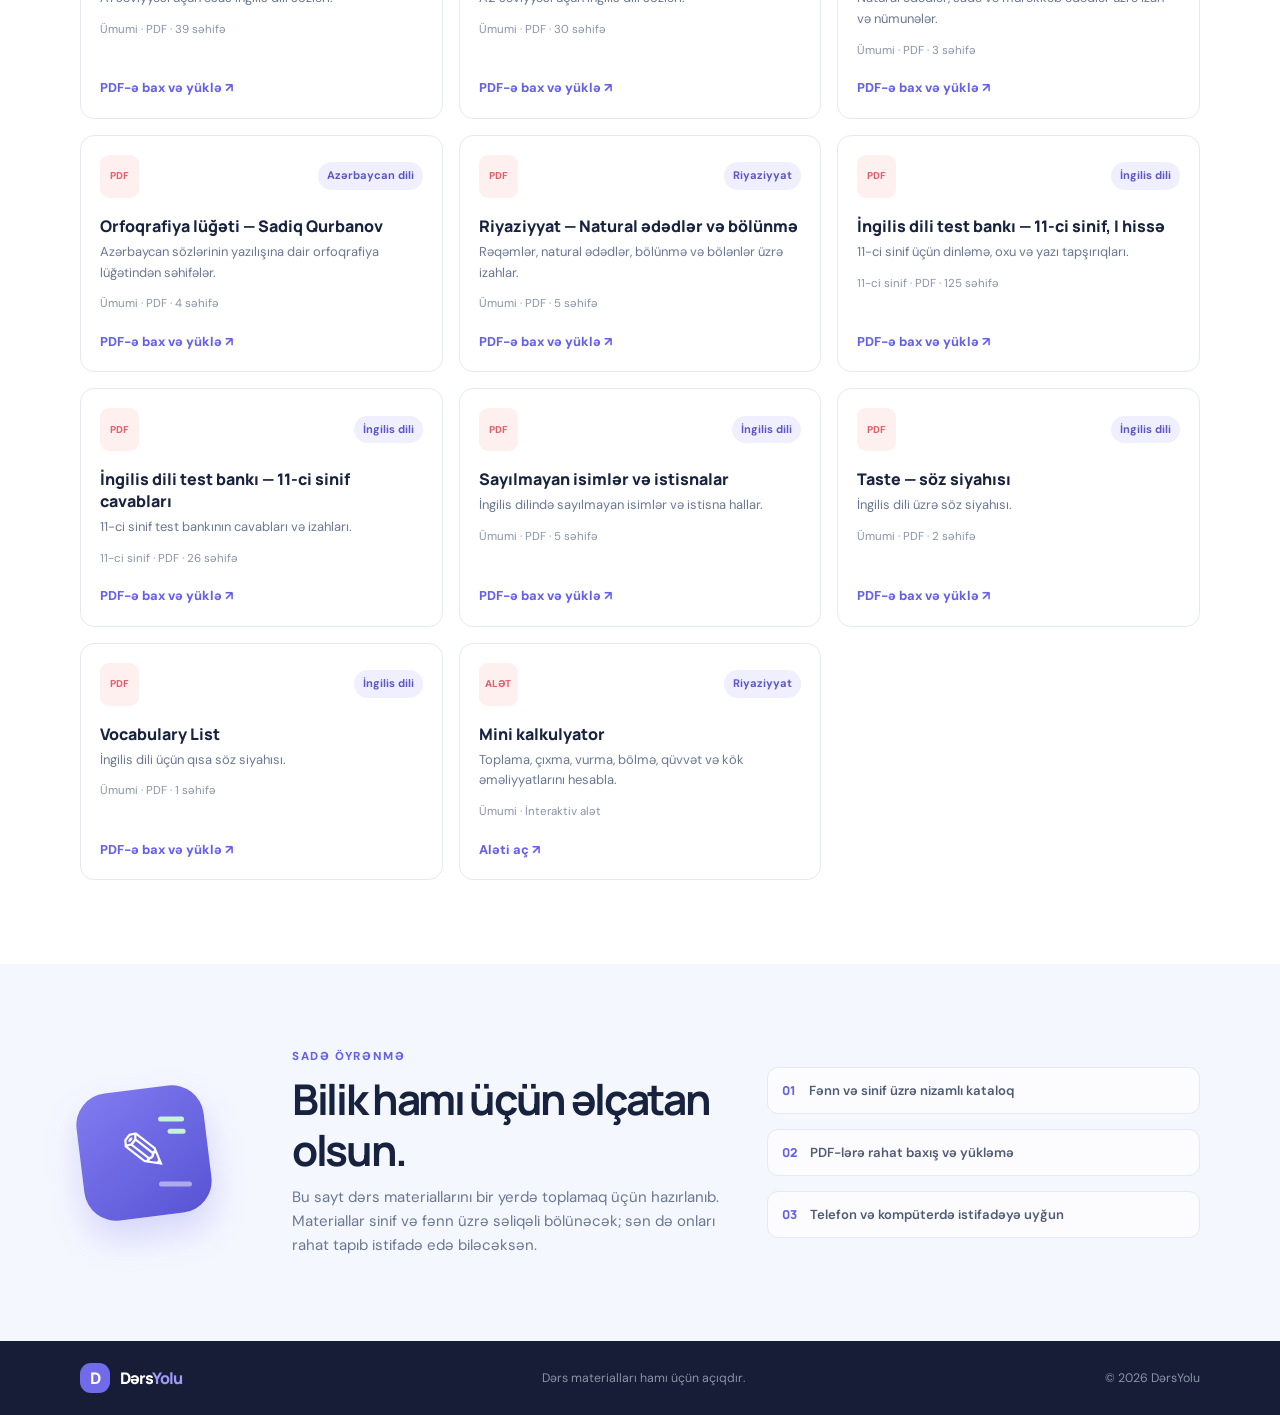
==== commit 51c81493: "Refresh catalog assets for calculator" ====
--- a/index.html
+++ b/index.html
@@ -89,7 +89,7 @@
   </main>
 
   <footer class="footer"><div class="container footer-inner"><a class="logo footer-logo" href="#top"><span class="logo-mark">D</span><span>Dərs<span class="logo-accent">Yolu</span></span></a><p>Dərs materialları hamı üçün açıqdır.</p><span>© <span id="year"></span> DərsYolu</span></div></footer>
-  <script src="script.js?v=5"></script>
+  <script src="script.js?v=6"></script>
 </body>
 </html>
 
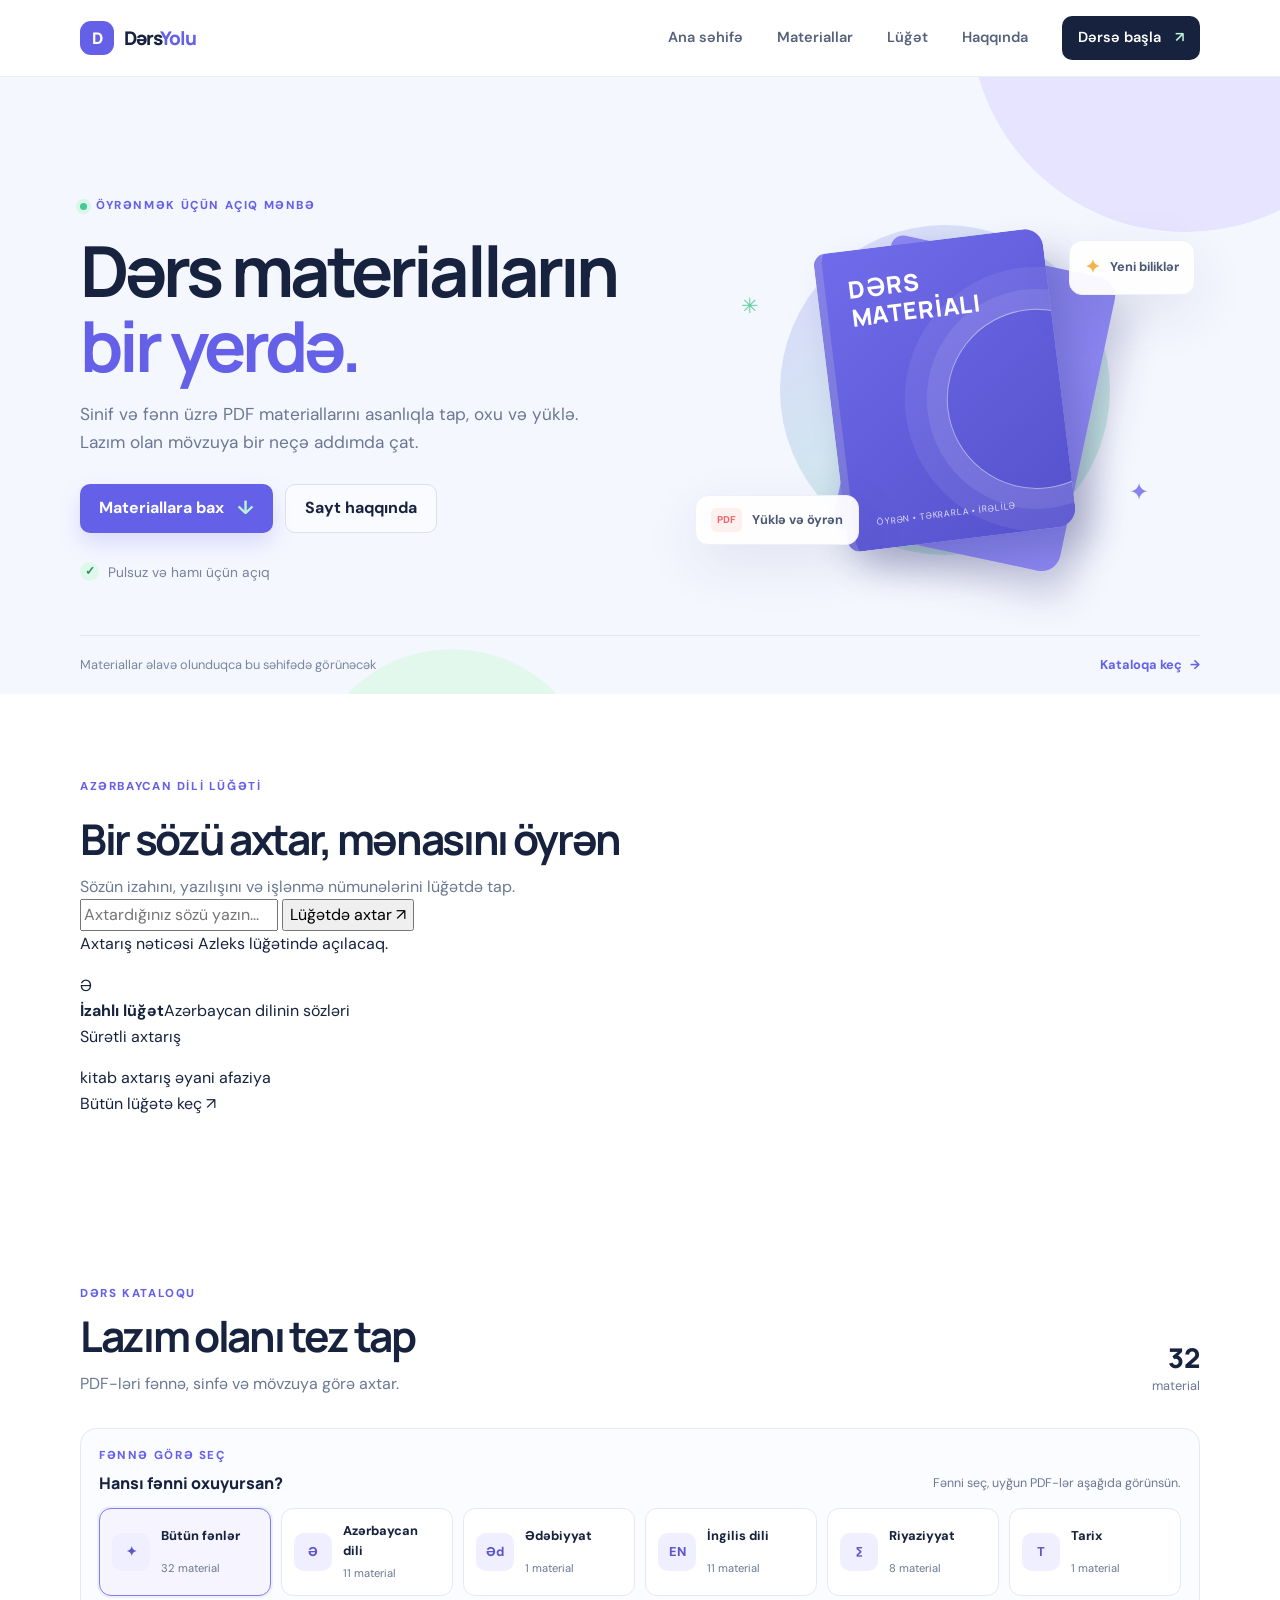
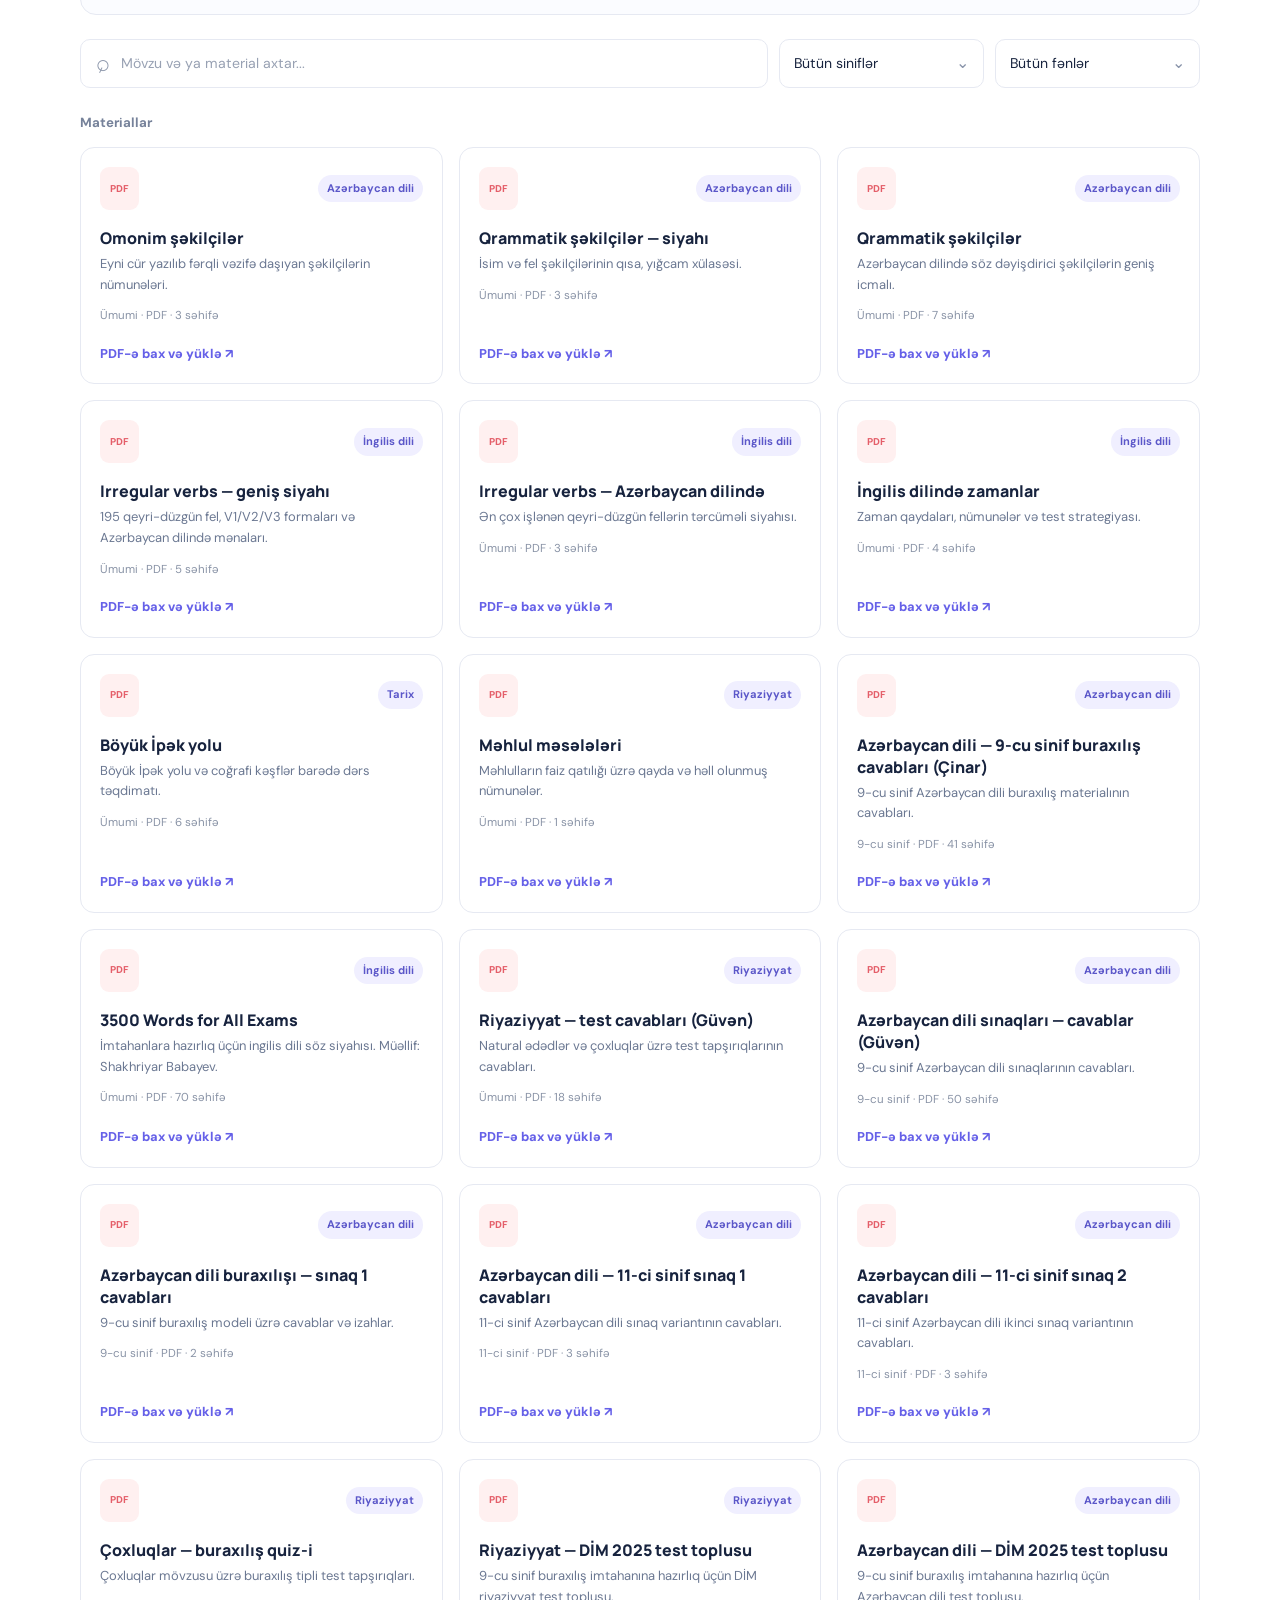
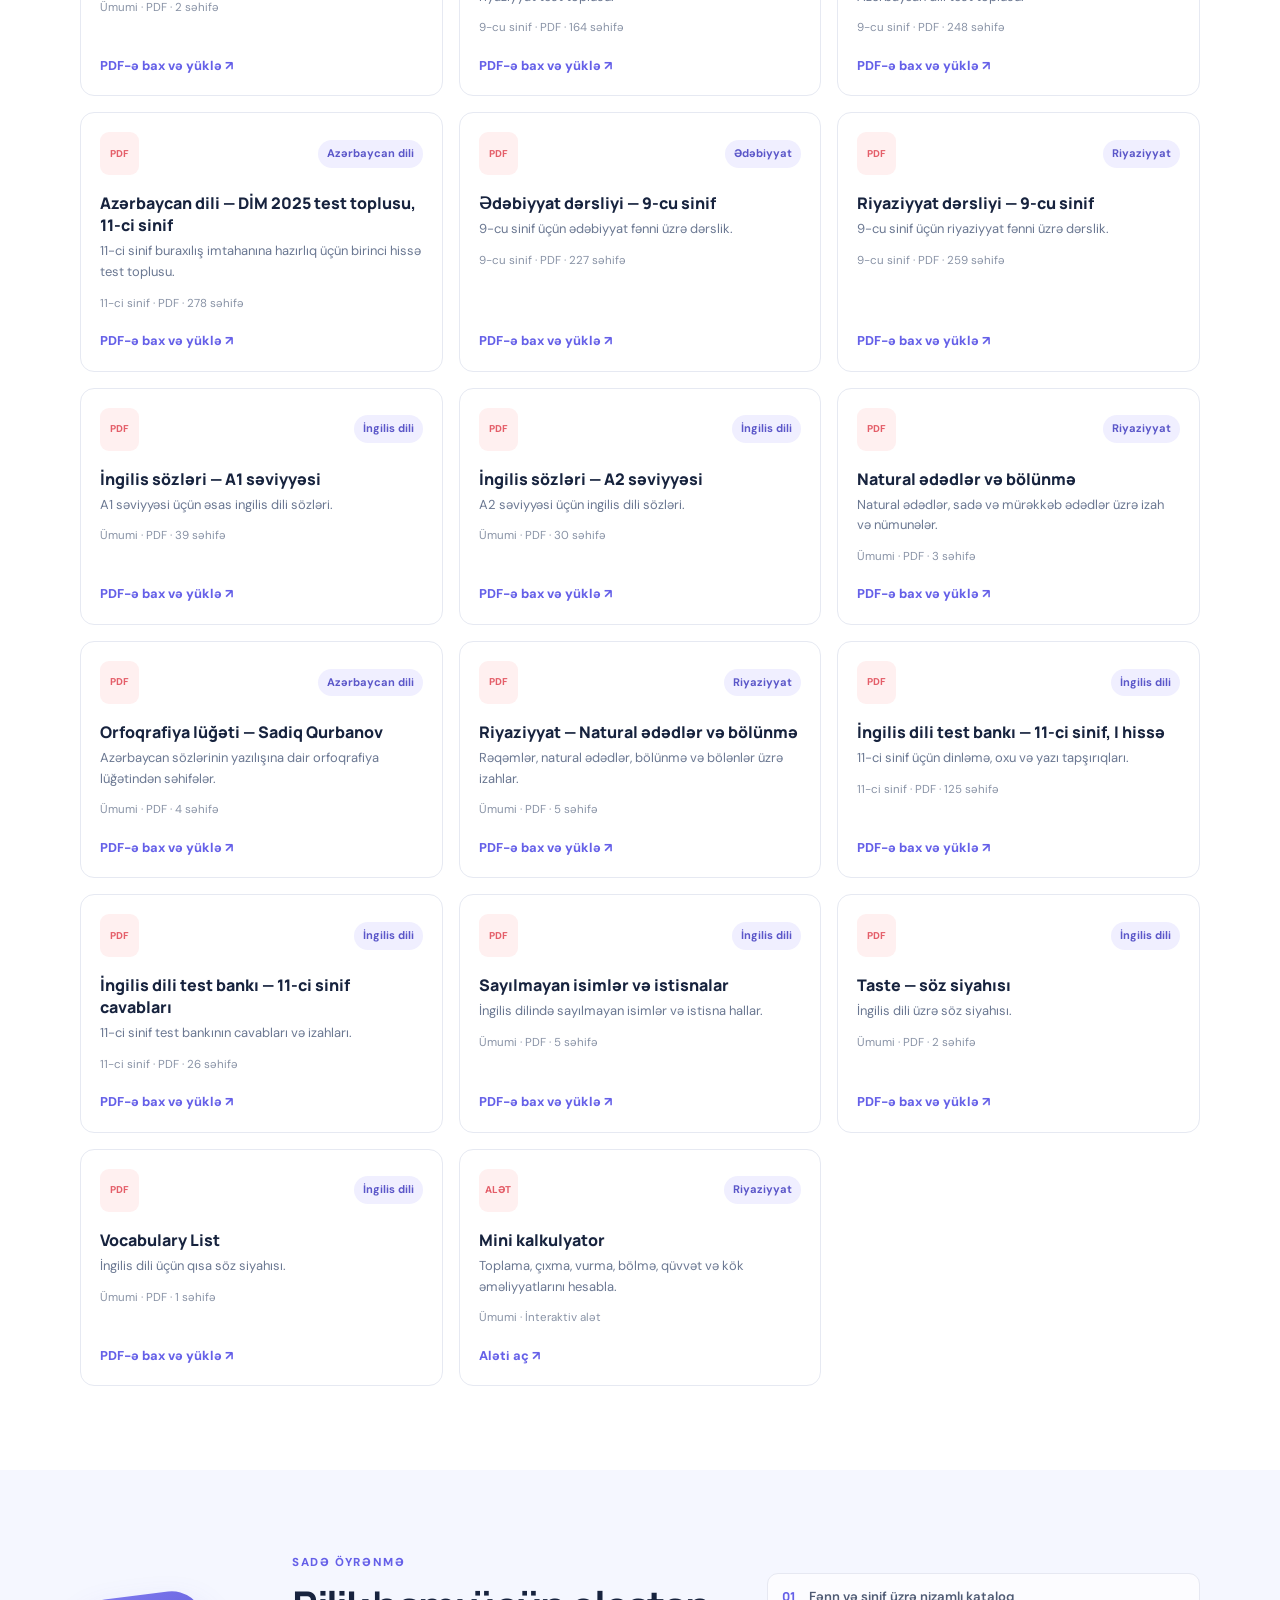
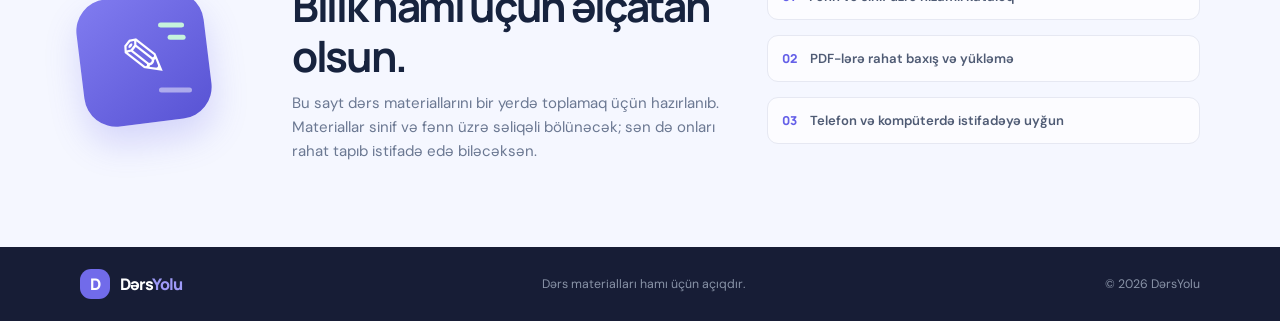
==== commit 44fdb360: "Add Azerbaijani dictionary search section" ====
--- a/index.html
+++ b/index.html
@@ -9,7 +9,7 @@
   <link rel="preconnect" href="https://fonts.googleapis.com" />
   <link rel="preconnect" href="https://fonts.gstatic.com" crossorigin />
   <link href="https://fonts.googleapis.com/css2?family=DM+Sans:wght@400;500;600;700;800&family=Manrope:wght@500;600;700;800&display=swap" rel="stylesheet" />
-  <link rel="stylesheet" href="styles.css?v=3" />
+  <link rel="stylesheet" href="styles.css?v=4" />
 </head>
 <body>
   <header class="site-header">
@@ -19,6 +19,7 @@
       <div class="nav-links" id="nav-links">
         <a href="#top">Ana səhifə</a>
         <a href="#materiallar">Materiallar</a>
+        <a href="#luget">Lüğət</a>
         <a href="#haqqinda">Haqqında</a>
         <a class="nav-cta" href="#materiallar">Dərsə başla <span aria-hidden="true">↗</span></a>
       </div>
@@ -49,6 +50,36 @@
         </div>
       </div>
       <div class="container hero-bottom"><span>Materiallar əlavə olunduqca bu səhifədə görünəcək</span><a href="#materiallar">Kataloqa keç <span aria-hidden="true">→</span></a></div>
+    </section>
+
+        <section class="dictionary-section section" id="luget">
+      <div class="container dictionary-layout">
+        <div class="dictionary-copy">
+          <p class="eyebrow">AZƏRBAYCAN DİLİ LÜĞƏTİ</p>
+          <h2>Bir sözü axtar, mənasını öyrən</h2>
+          <p class="section-lead">Sözün izahını, yazılışını və işlənmə nümunələrini lüğətdə tap.</p>
+          <form class="dictionary-search" action="https://azleks.az/dictionary" method="get" target="_blank" rel="noopener noreferrer">
+            <label class="visually-hidden" for="dictionary-word">Lüğətdə axtarış</label>
+            <input id="dictionary-word" name="search" type="search" placeholder="Axtardığınız sözü yazın..." autocomplete="off" required />
+            <button type="submit">Lüğətdə axtar <span aria-hidden="true">↗</span></button>
+          </form>
+          <p class="dictionary-note">Axtarış nəticəsi Azleks lüğətində açılacaq.</p>
+        </div>
+        <aside class="dictionary-panel" aria-label="Lüğət axtarışı üçün nümunələr">
+          <div class="dictionary-panel-top">
+            <span class="dictionary-icon" aria-hidden="true">Ə</span>
+            <div><strong>İzahlı lüğət</strong><span>Azərbaycan dilinin sözləri</span></div>
+          </div>
+          <p class="dictionary-example-title">Sürətli axtarış</p>
+          <div class="dictionary-examples">
+            <a href="https://azleks.az/dictionary?search=kitab" target="_blank" rel="noopener noreferrer">kitab</a>
+            <a href="https://azleks.az/dictionary?search=axtar%C4%B1%C5%9F" target="_blank" rel="noopener noreferrer">axtarış</a>
+            <a href="https://azleks.az/dictionary?search=%C9%99yani" target="_blank" rel="noopener noreferrer">əyani</a>
+            <a href="https://azleks.az/dictionary?search=afaziya" target="_blank" rel="noopener noreferrer">afaziya</a>
+          </div>
+          <a class="dictionary-all" href="https://azleks.az/dictionary" target="_blank" rel="noopener noreferrer">Bütün lüğətə keç <span aria-hidden="true">↗</span></a>
+        </aside>
+      </div>
     </section>
 
     <section class="catalog section" id="materiallar">
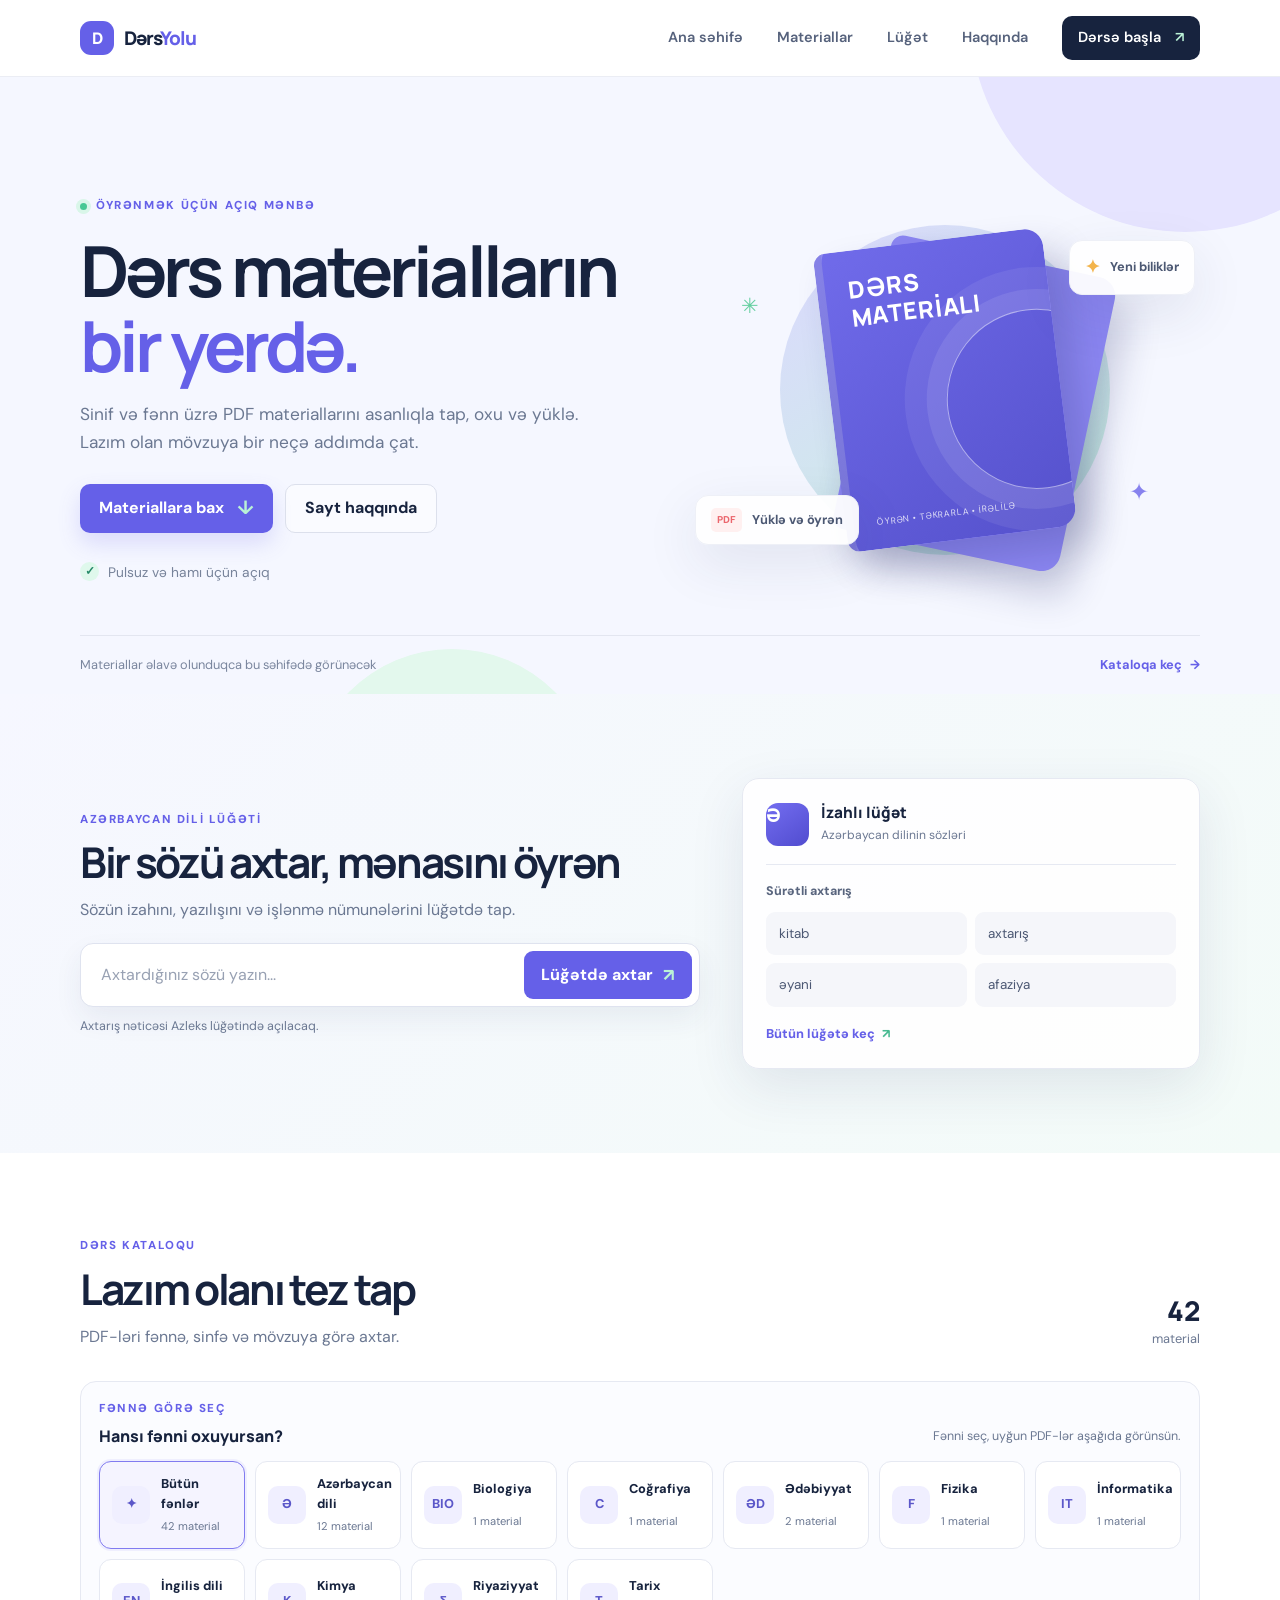
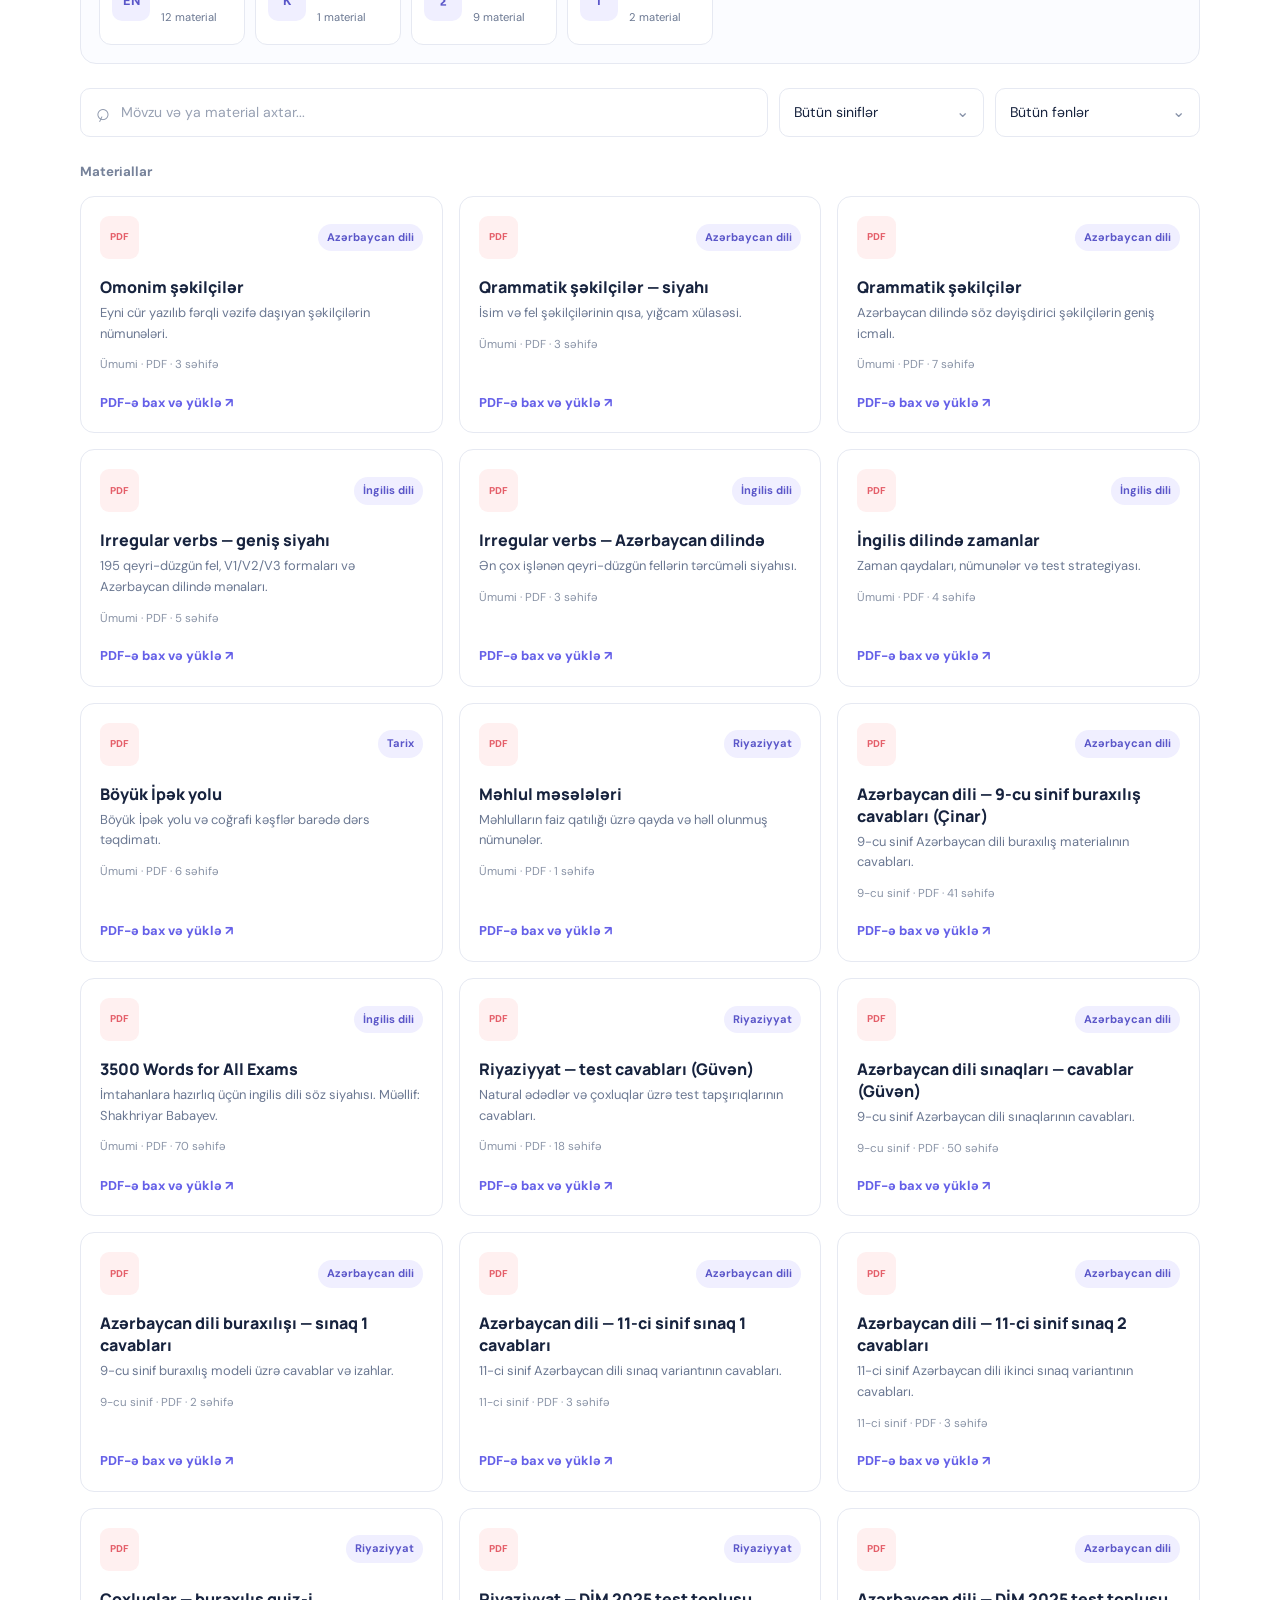
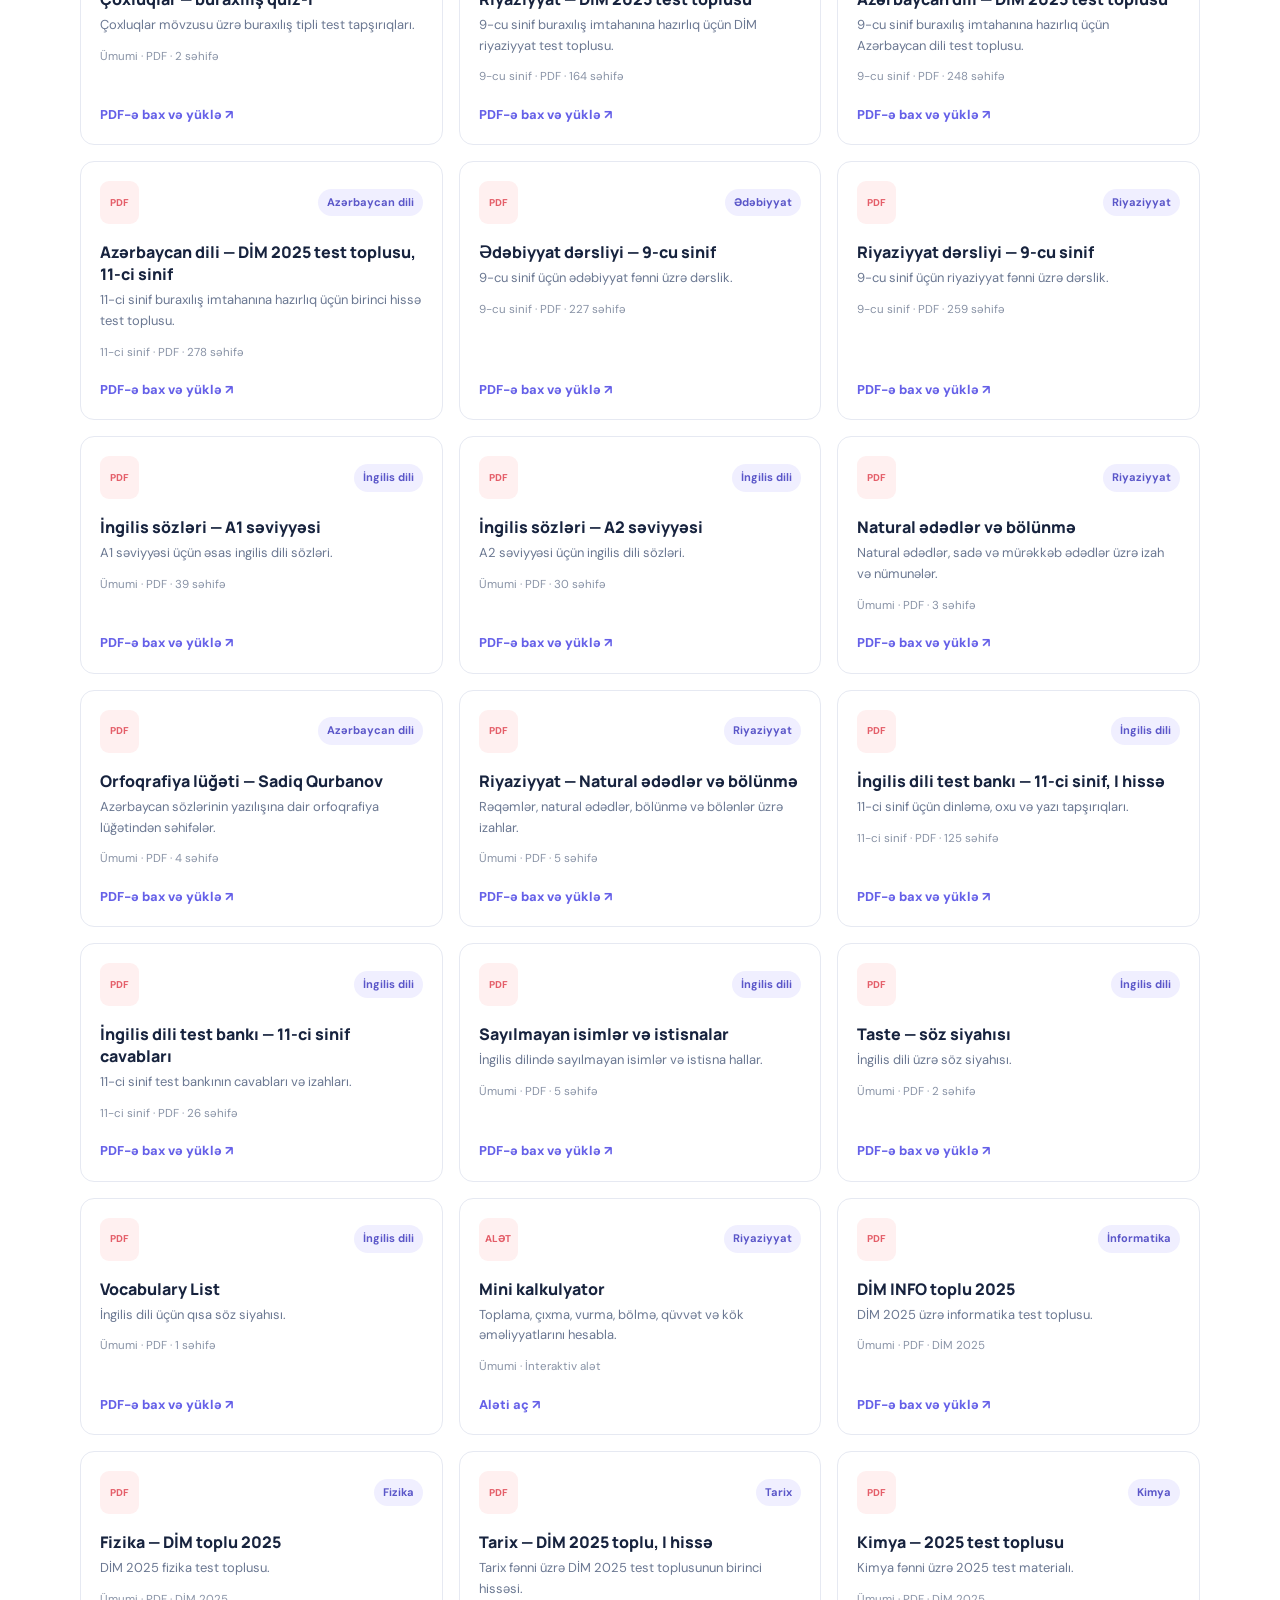
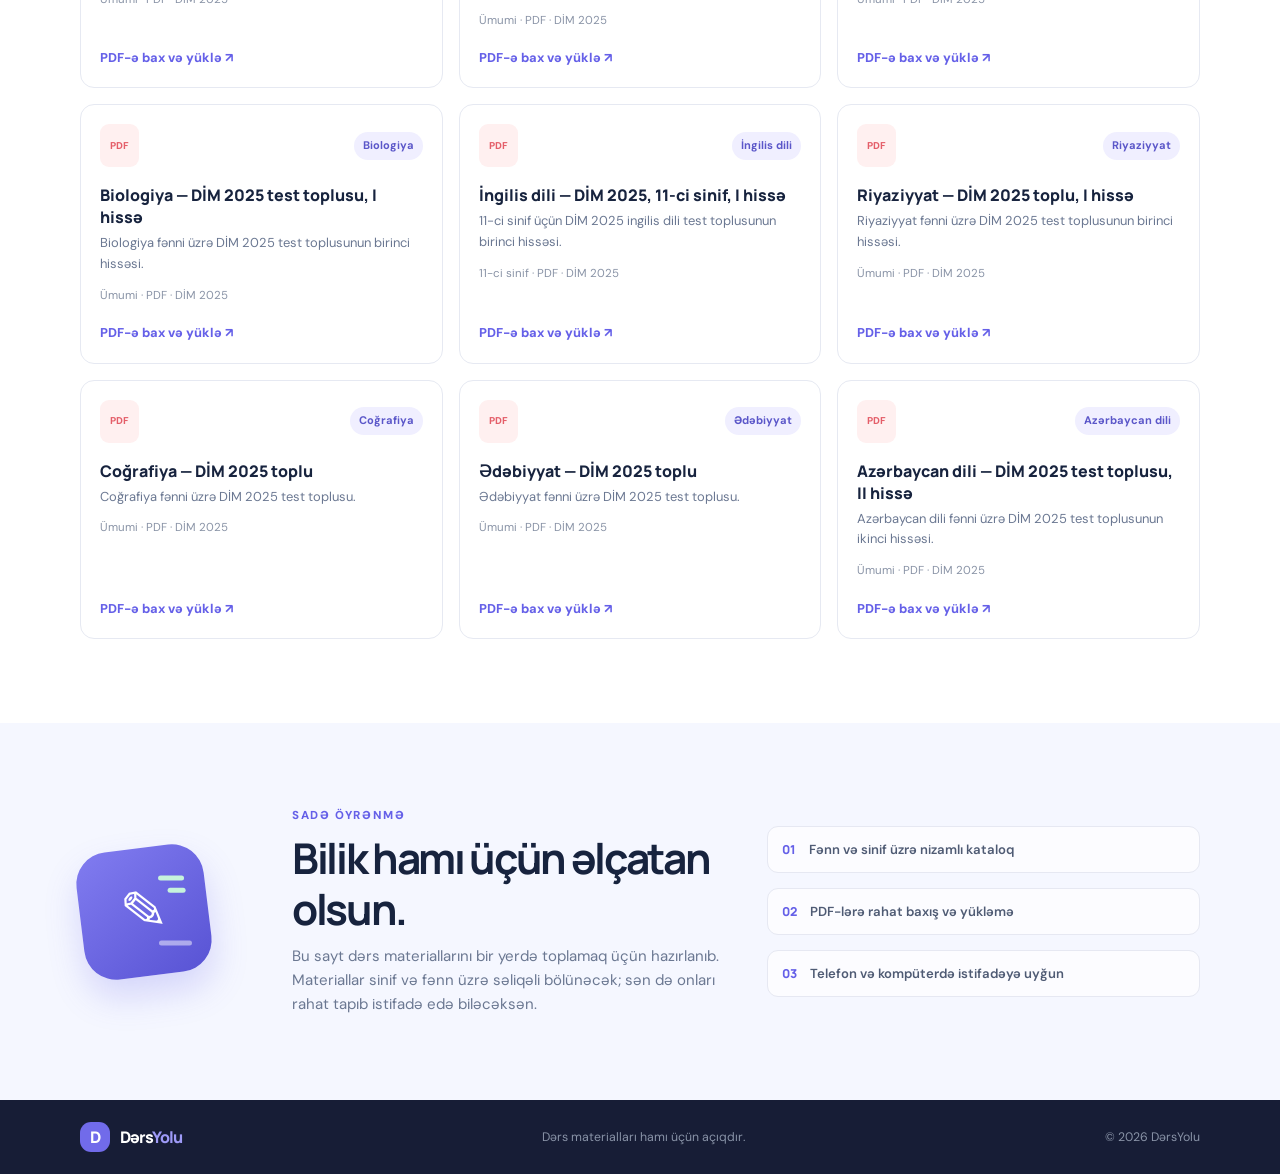
==== commit b756d8f6: "Refresh DərsYolu materials catalog" ====
--- a/index.html
+++ b/index.html
@@ -120,7 +120,7 @@
   </main>
 
   <footer class="footer"><div class="container footer-inner"><a class="logo footer-logo" href="#top"><span class="logo-mark">D</span><span>Dərs<span class="logo-accent">Yolu</span></span></a><p>Dərs materialları hamı üçün açıqdır.</p><span>© <span id="year"></span> DərsYolu</span></div></footer>
-  <script src="script.js?v=6"></script>
+  <script src="script.js?v=7"></script>
 </body>
 </html>
 
--- a/styles.css
+++ b/styles.css
@@ -115,3 +115,40 @@
   .subject-symbol { width: 32px; height: 32px; font-size: .72rem; }
   .subject-name { font-size: .72rem; }
 }
+
+
+.dictionary-section { background: linear-gradient(135deg, #f6f7ff 0%, #f3fbf8 100%); }
+.dictionary-layout { display: grid; grid-template-columns: 1.15fr .85fr; align-items: center; gap: 42px; }
+.dictionary-copy .eyebrow { margin-bottom: 8px; }
+.dictionary-copy h2 { max-width: 570px; }
+.dictionary-copy > .section-lead { max-width: 520px; margin-bottom: 20px; }
+.dictionary-search { display: flex; gap: 8px; max-width: 640px; padding: 7px; border: 1px solid #dfe3ef; border-radius: 13px; background: #fff; box-shadow: 0 12px 28px rgba(41,53,102,.07); }
+.dictionary-search:focus-within { border-color: #aaa7f4; box-shadow: 0 0 0 3px rgba(101,96,232,.1); }
+.dictionary-search input { flex: 1; min-width: 0; min-height: 48px; padding: 0 13px; border: 0; outline: 0; color: var(--ink); background: transparent; }
+.dictionary-search input::placeholder { color: #98a1b3; }
+.dictionary-search button { display: inline-flex; align-items: center; justify-content: center; gap: 10px; min-height: 48px; padding: 0 17px; border: 0; border-radius: 9px; color: #fff; background: var(--purple); font-weight: 800; cursor: pointer; transition: background .2s, transform .2s; }
+.dictionary-search button:hover { transform: translateY(-1px); background: var(--purple-dark); }
+.dictionary-search button span { color: var(--mint); font-size: 1.1rem; }
+.dictionary-note { margin: 10px 0 0; color: var(--muted); font-size: .78rem; }
+.dictionary-panel { padding: 23px; border: 1px solid #e6e9f2; border-radius: 17px; background: rgba(255,255,255,.9); box-shadow: var(--shadow); }
+.dictionary-panel-top { display: flex; align-items: center; gap: 12px; padding-bottom: 18px; border-bottom: 1px solid var(--line); }
+.dictionary-icon { width: 43px; height: 43px; display: grid; place-items: center; border-radius: 12px; color: #fff; background: linear-gradient(145deg,#736df0,#514ccf); font: 800 1.1rem Manrope,sans-serif; }
+.dictionary-panel-top strong, .dictionary-panel-top span { display: block; }
+.dictionary-panel-top strong { font: 800 .96rem Manrope,sans-serif; }
+.dictionary-panel-top div span { margin-top: 3px; color: var(--muted); font-size: .76rem; }
+.dictionary-example-title { margin: 17px 0 10px; color: #59657e; font-size: .78rem; font-weight: 800; }
+.dictionary-examples { display: grid; grid-template-columns: repeat(2,minmax(0,1fr)); gap: 8px; }
+.dictionary-examples a { padding: 10px 12px; border: 1px solid transparent; border-radius: 9px; color: #4c5873; background: #f5f6fa; font-size: .84rem; transition: border-color .2s, background .2s, color .2s; }
+.dictionary-examples a:hover { border-color: #d6d4ff; color: var(--purple-dark); background: #f5f4ff; }
+.dictionary-all { display: inline-flex; align-items: center; gap: 7px; margin-top: 17px; color: var(--purple); font-size: .8rem; font-weight: 800; }
+.dictionary-all span { color: #47b990; }
+.dictionary-search button:focus-visible, .dictionary-examples a:focus-visible, .dictionary-all:focus-visible { outline: 3px solid rgba(101,96,232,.3); outline-offset: 3px; }
+@media (max-width: 850px) {
+  .dictionary-layout { grid-template-columns: 1fr; gap: 24px; }
+  .dictionary-panel { max-width: none; }
+}
+@media (max-width: 650px) {
+  .dictionary-search { align-items: stretch; flex-direction: column; padding: 8px; }
+  .dictionary-search button { width: 100%; }
+  .dictionary-panel { padding: 18px; }
+}
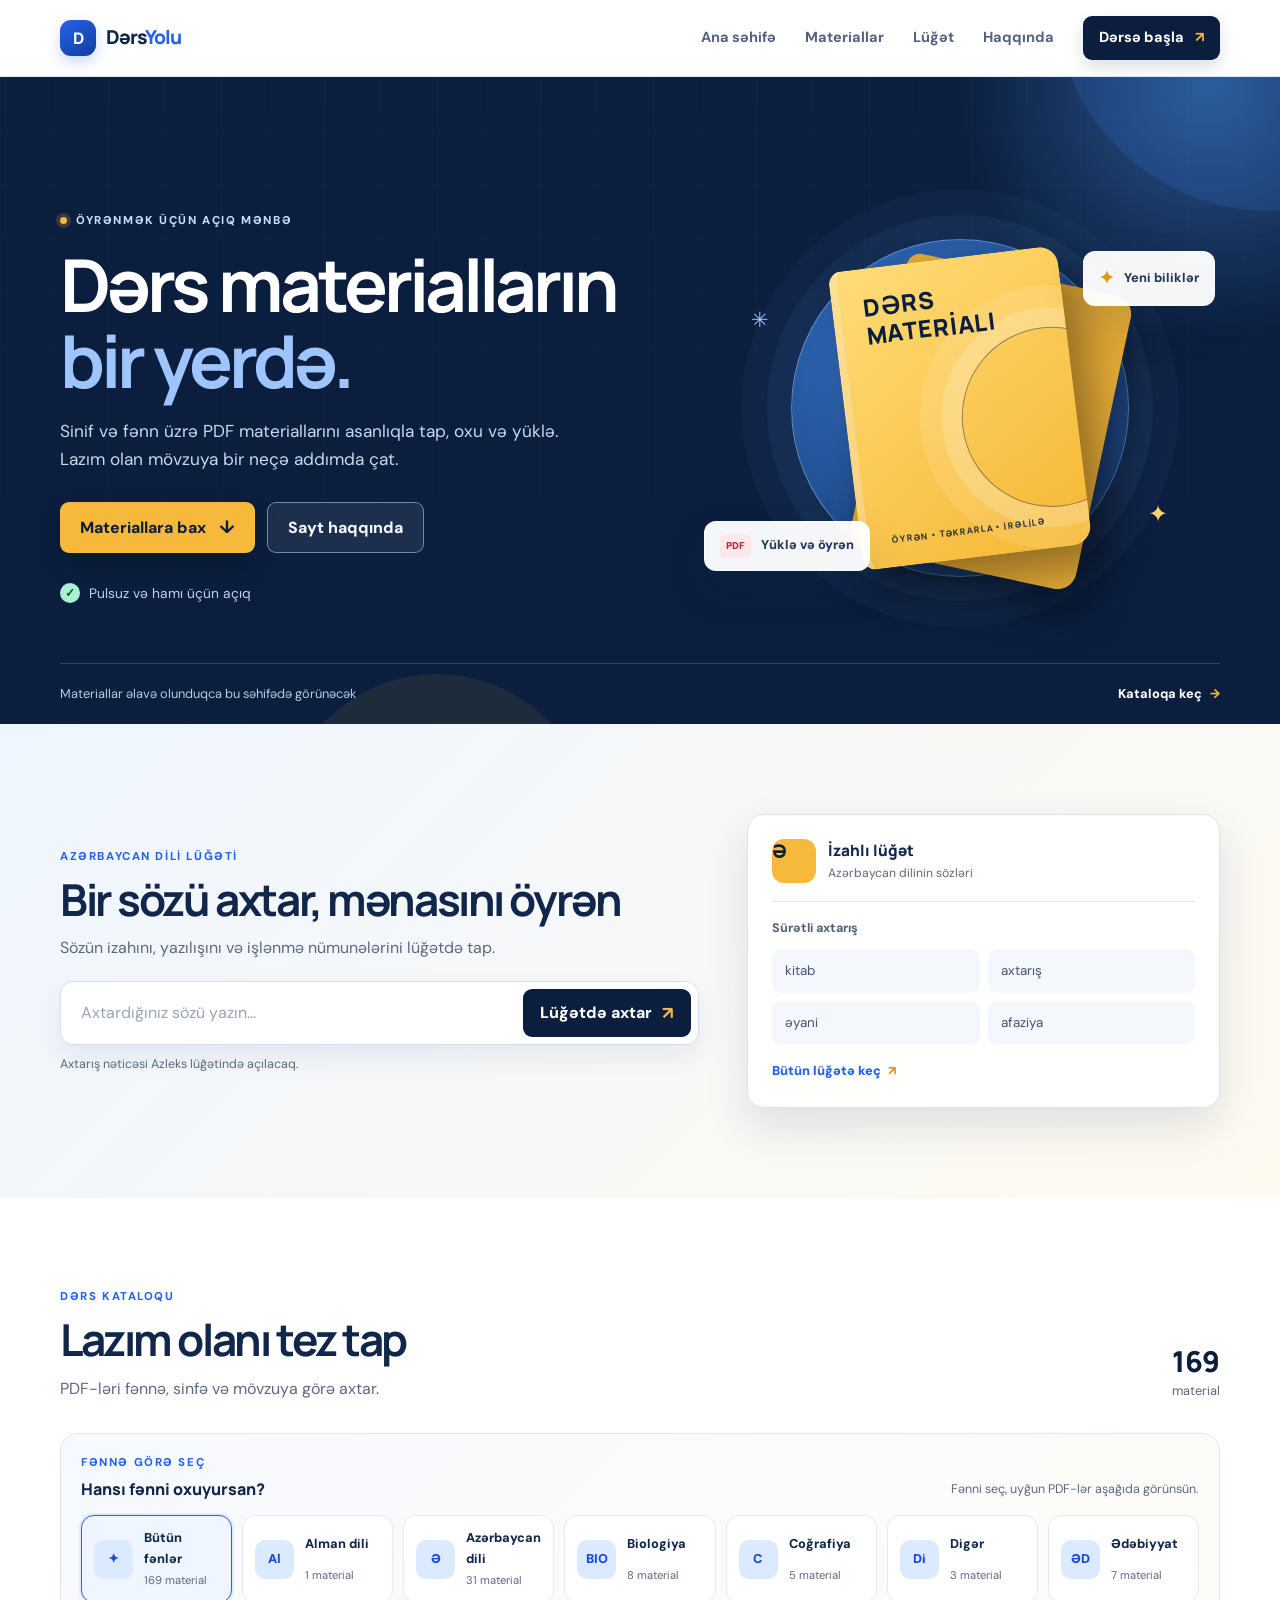
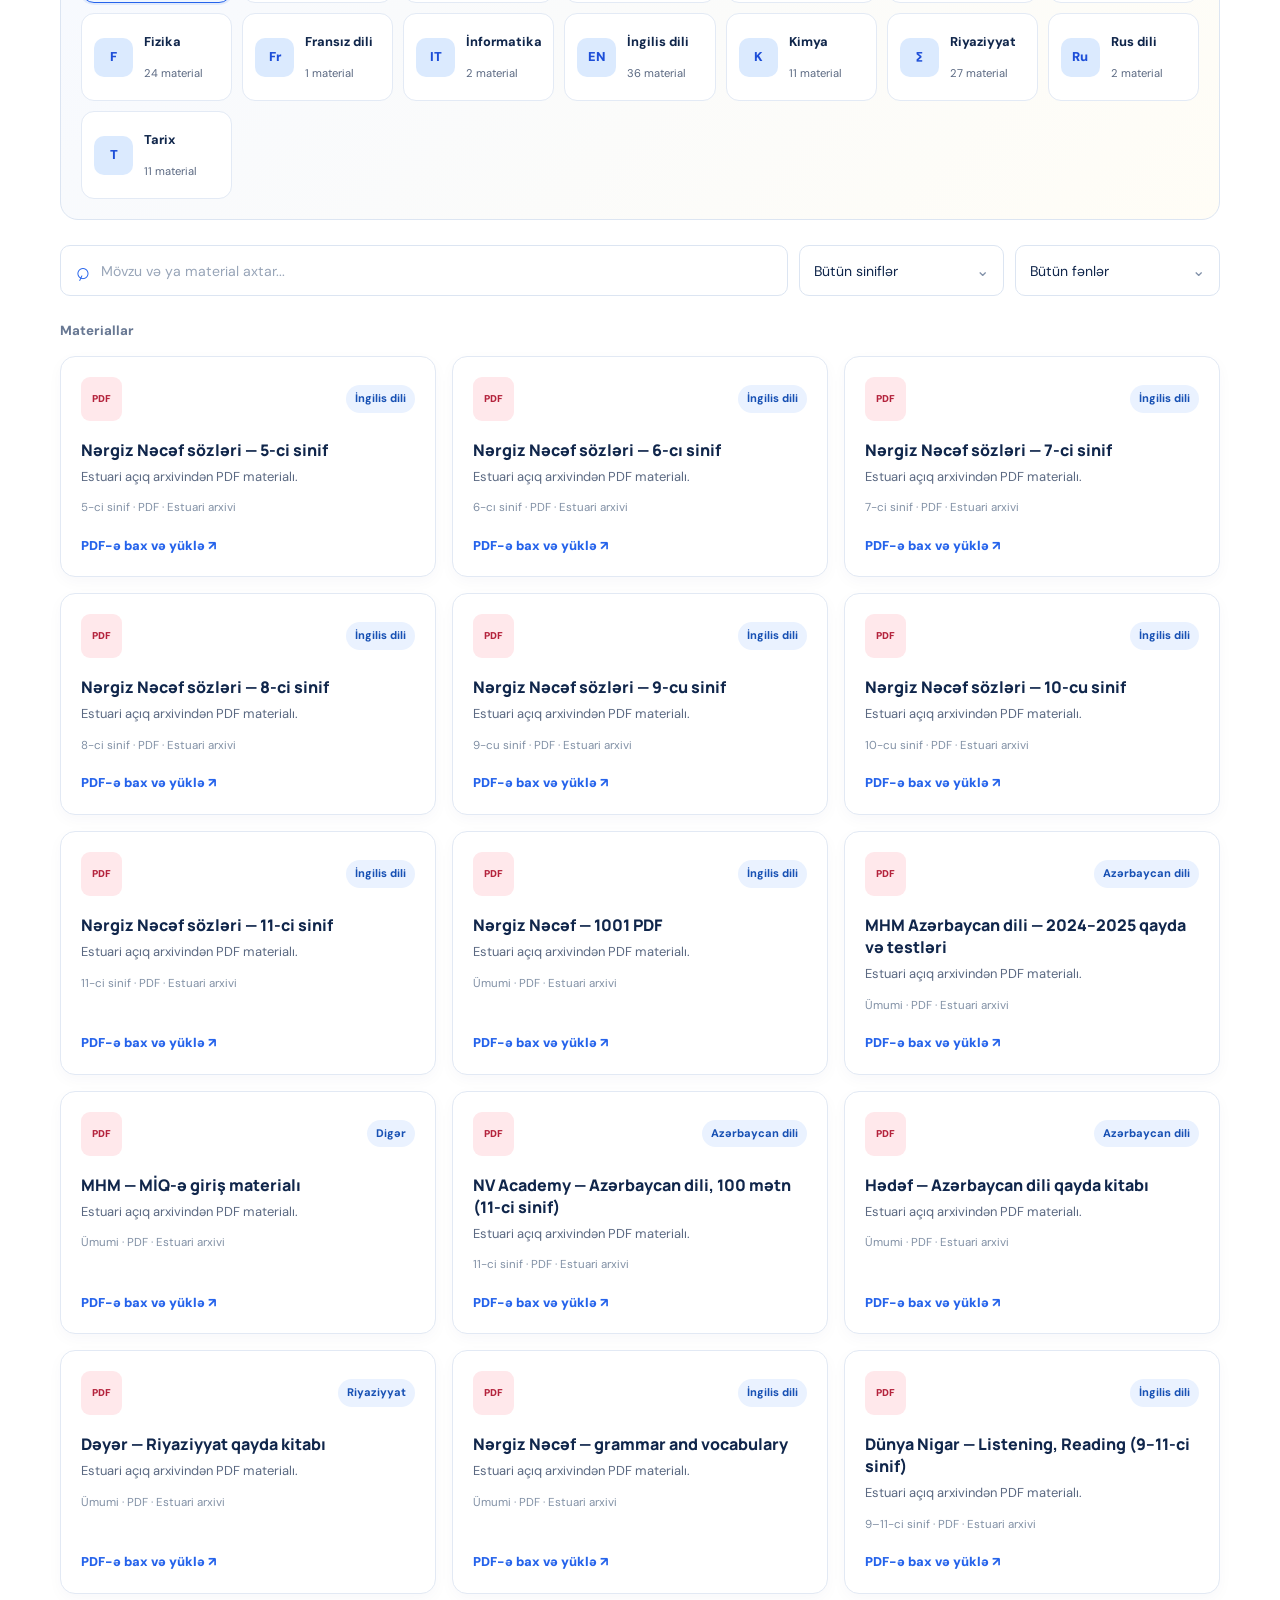
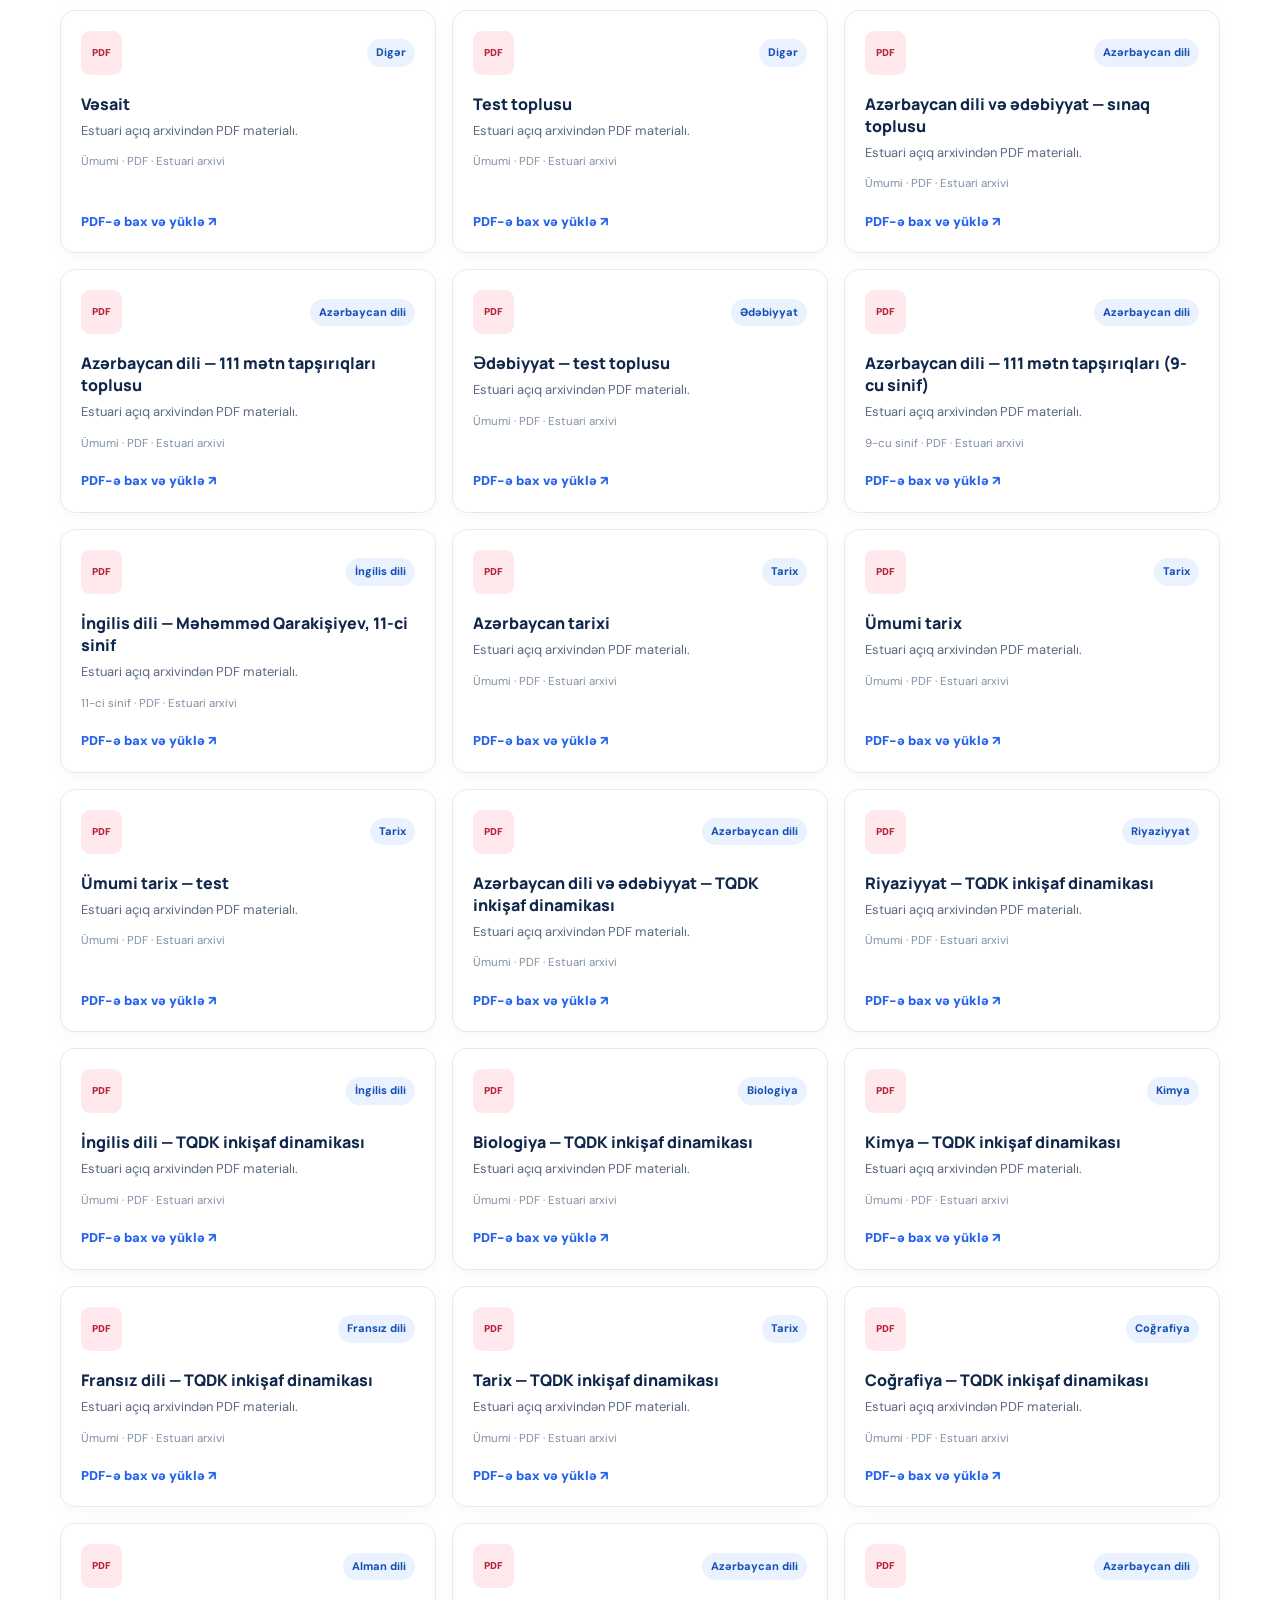
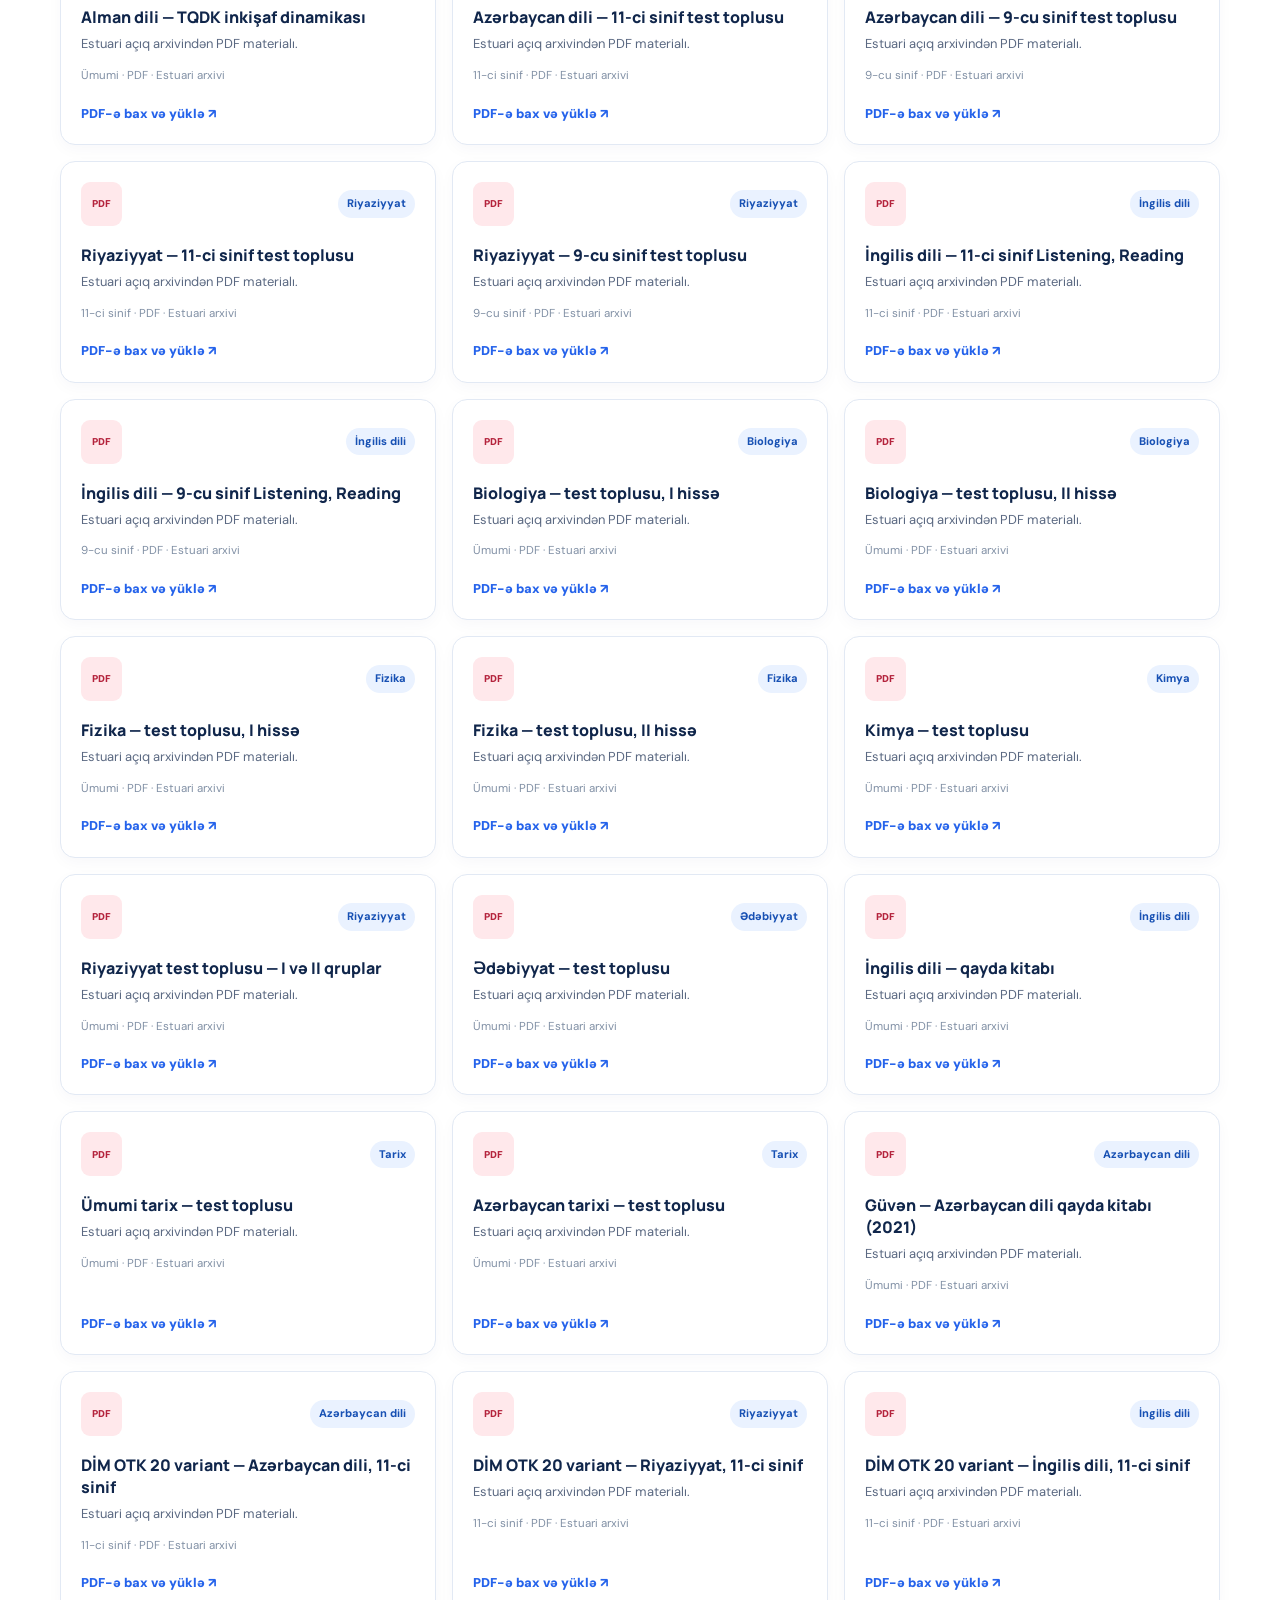
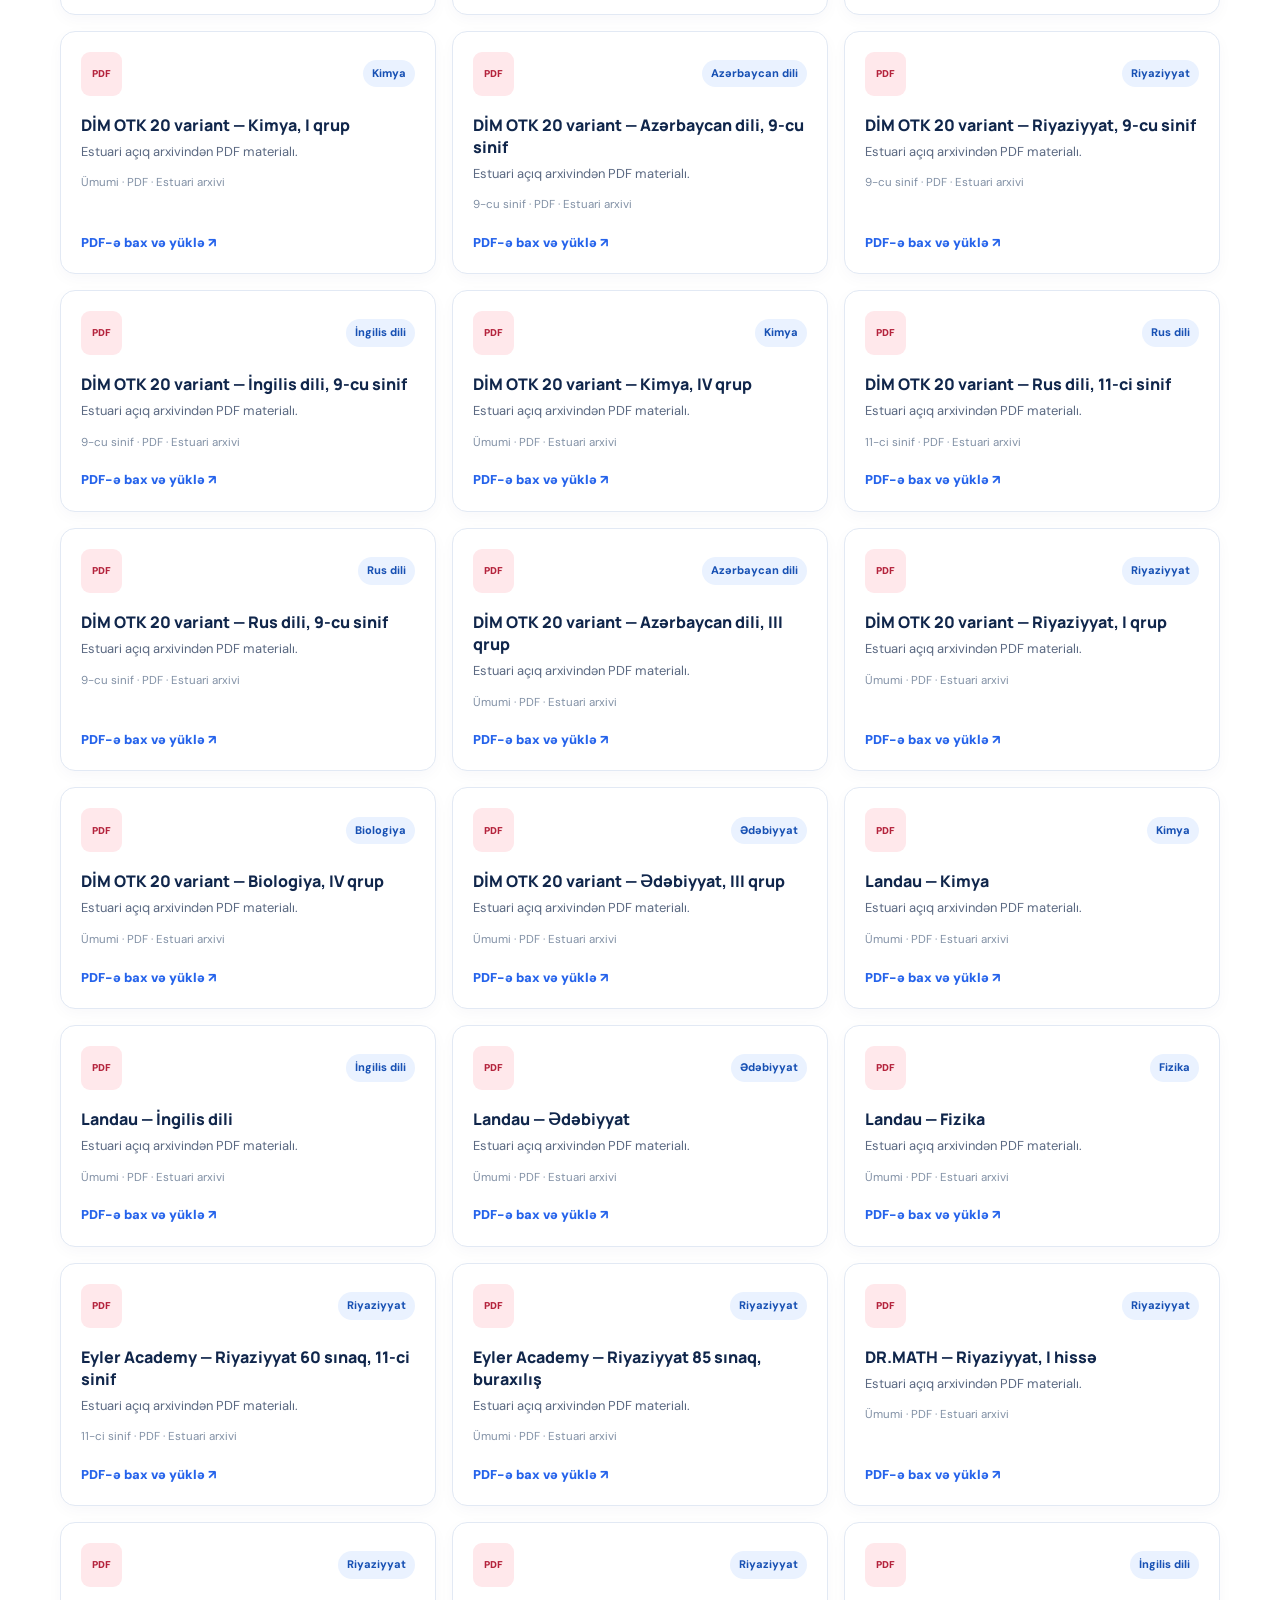
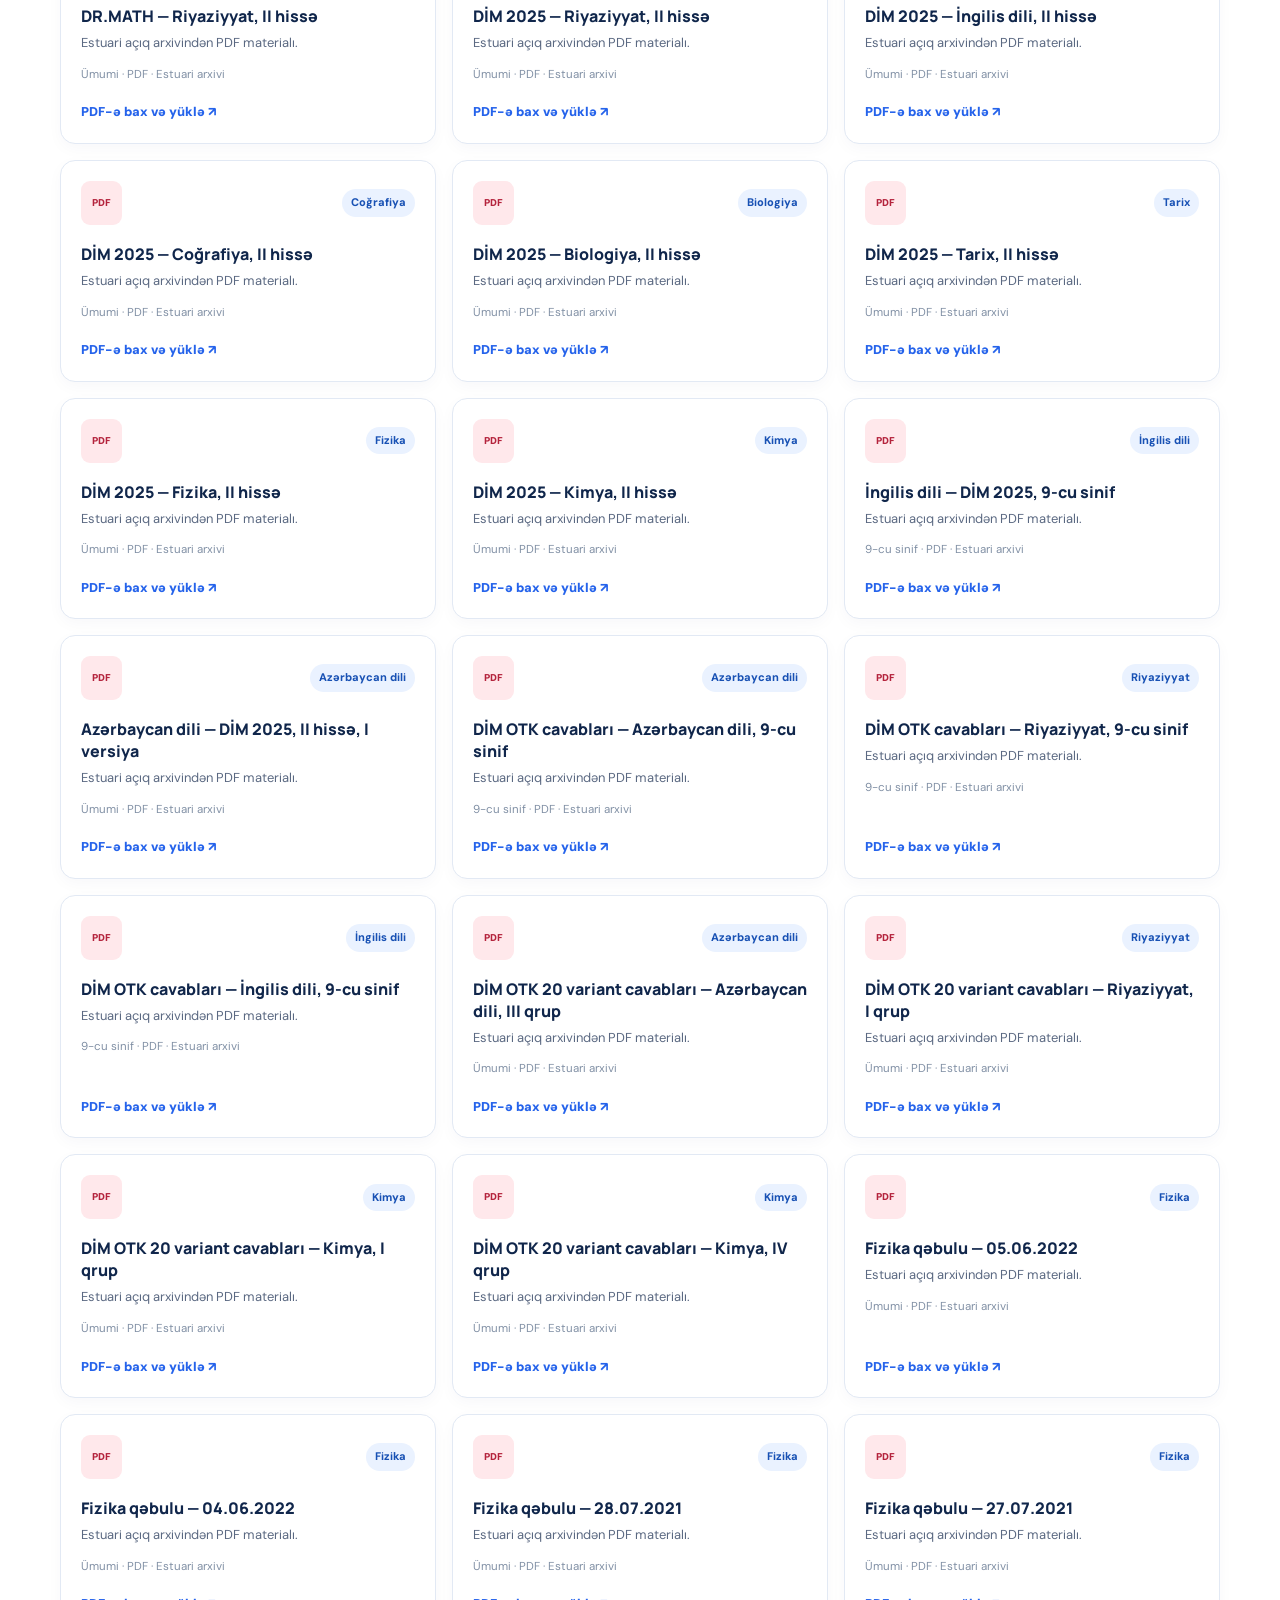
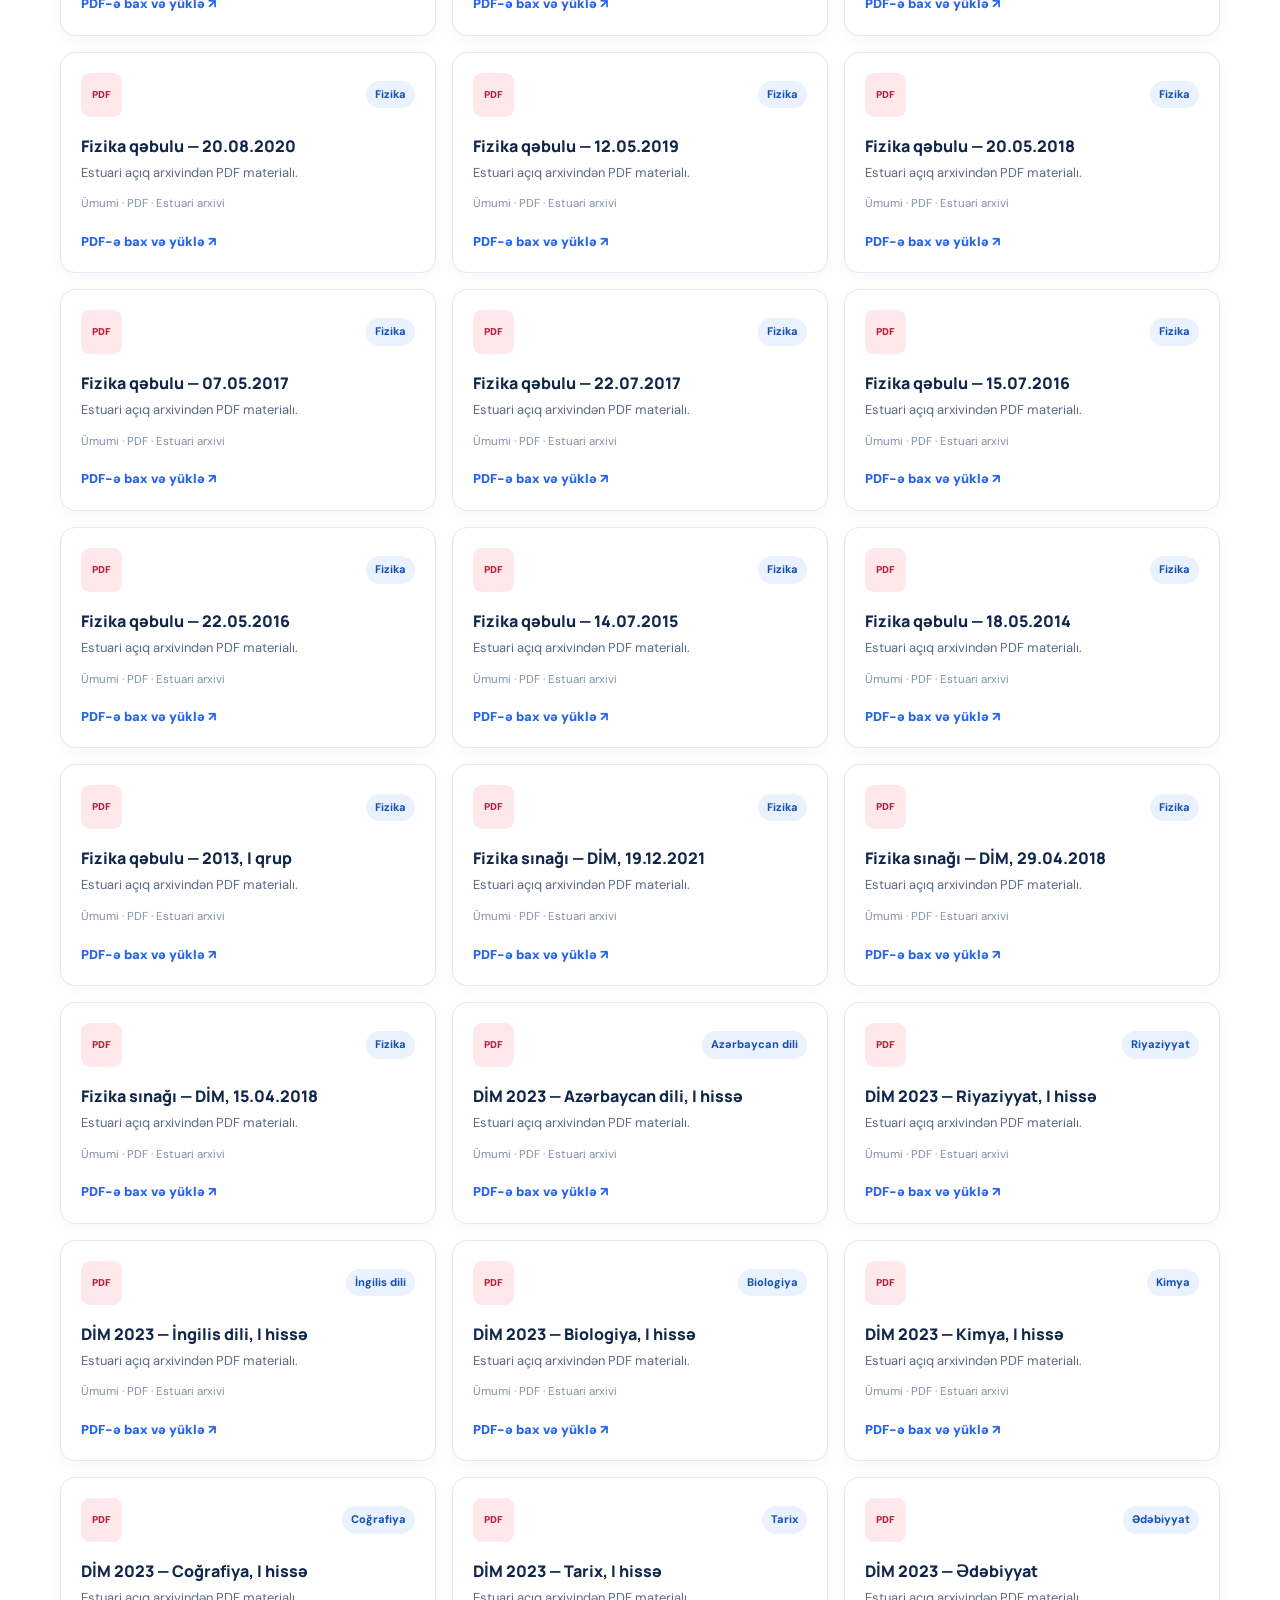
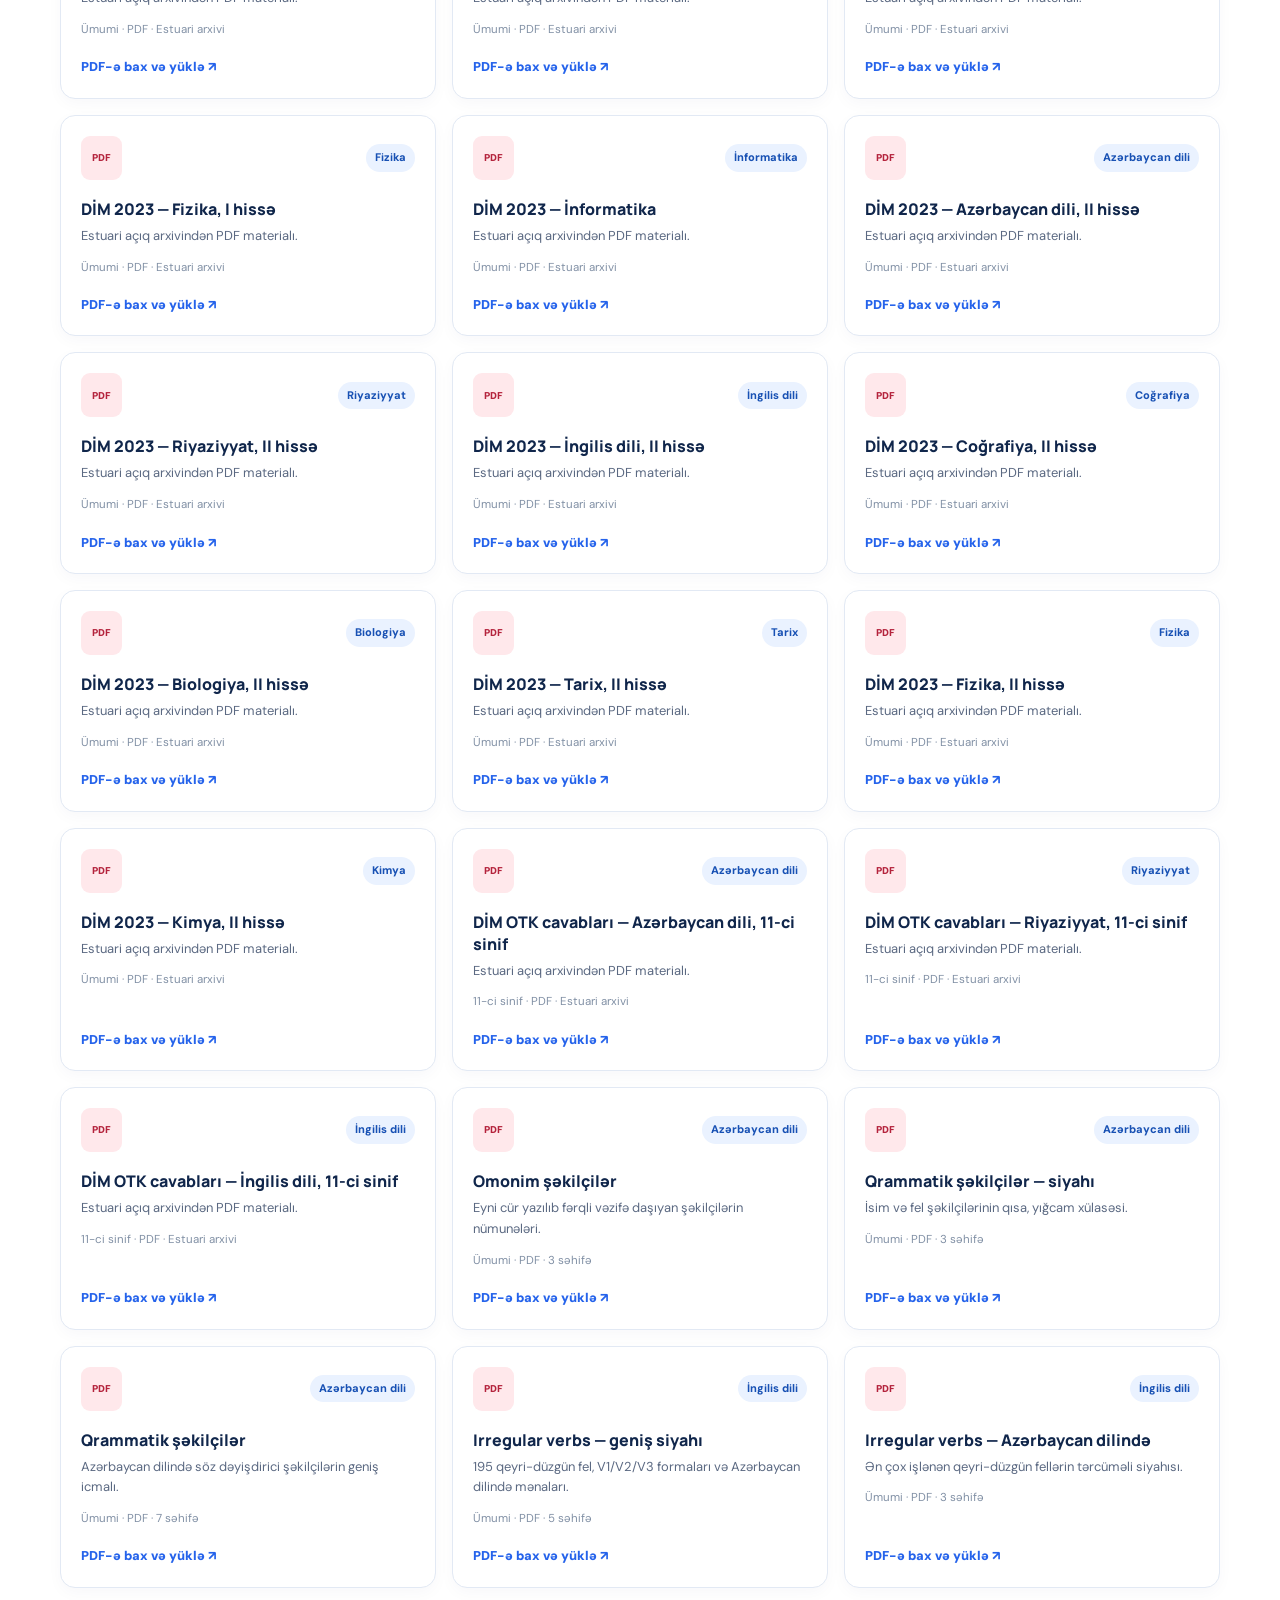
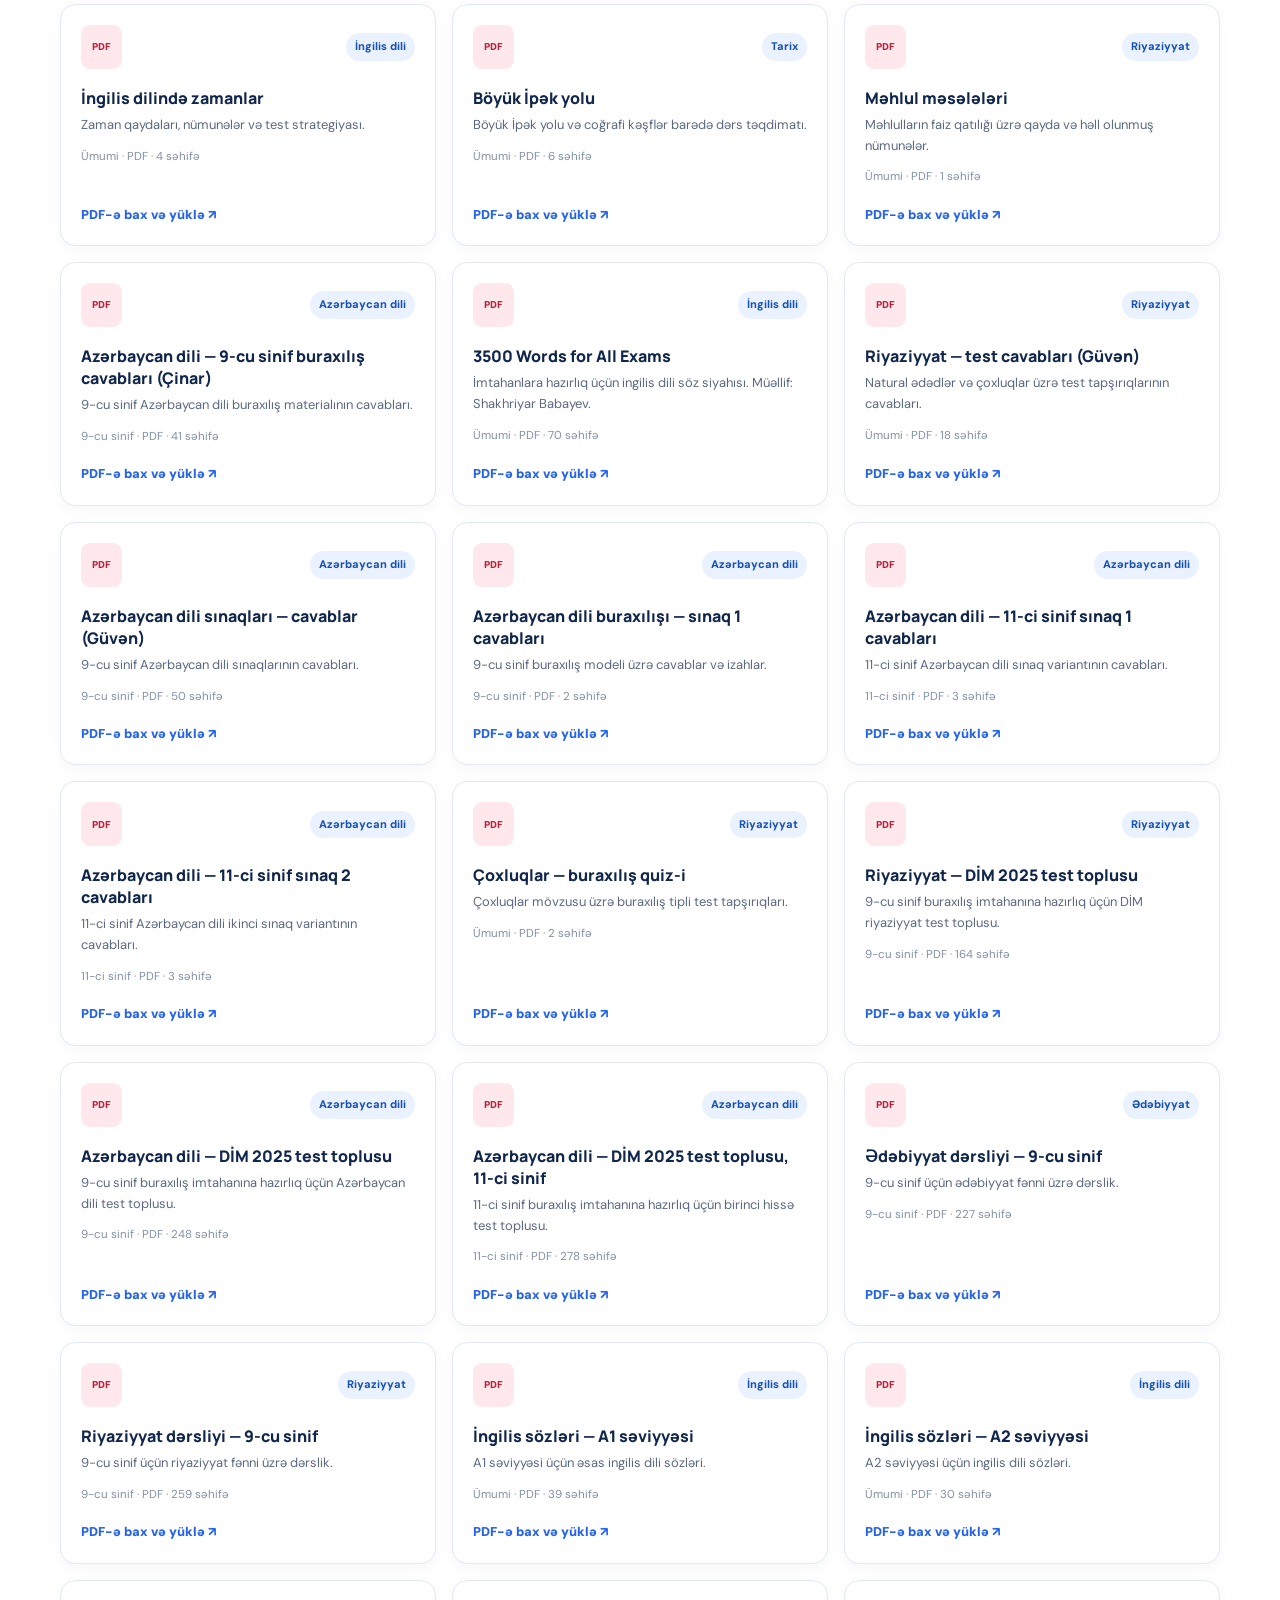
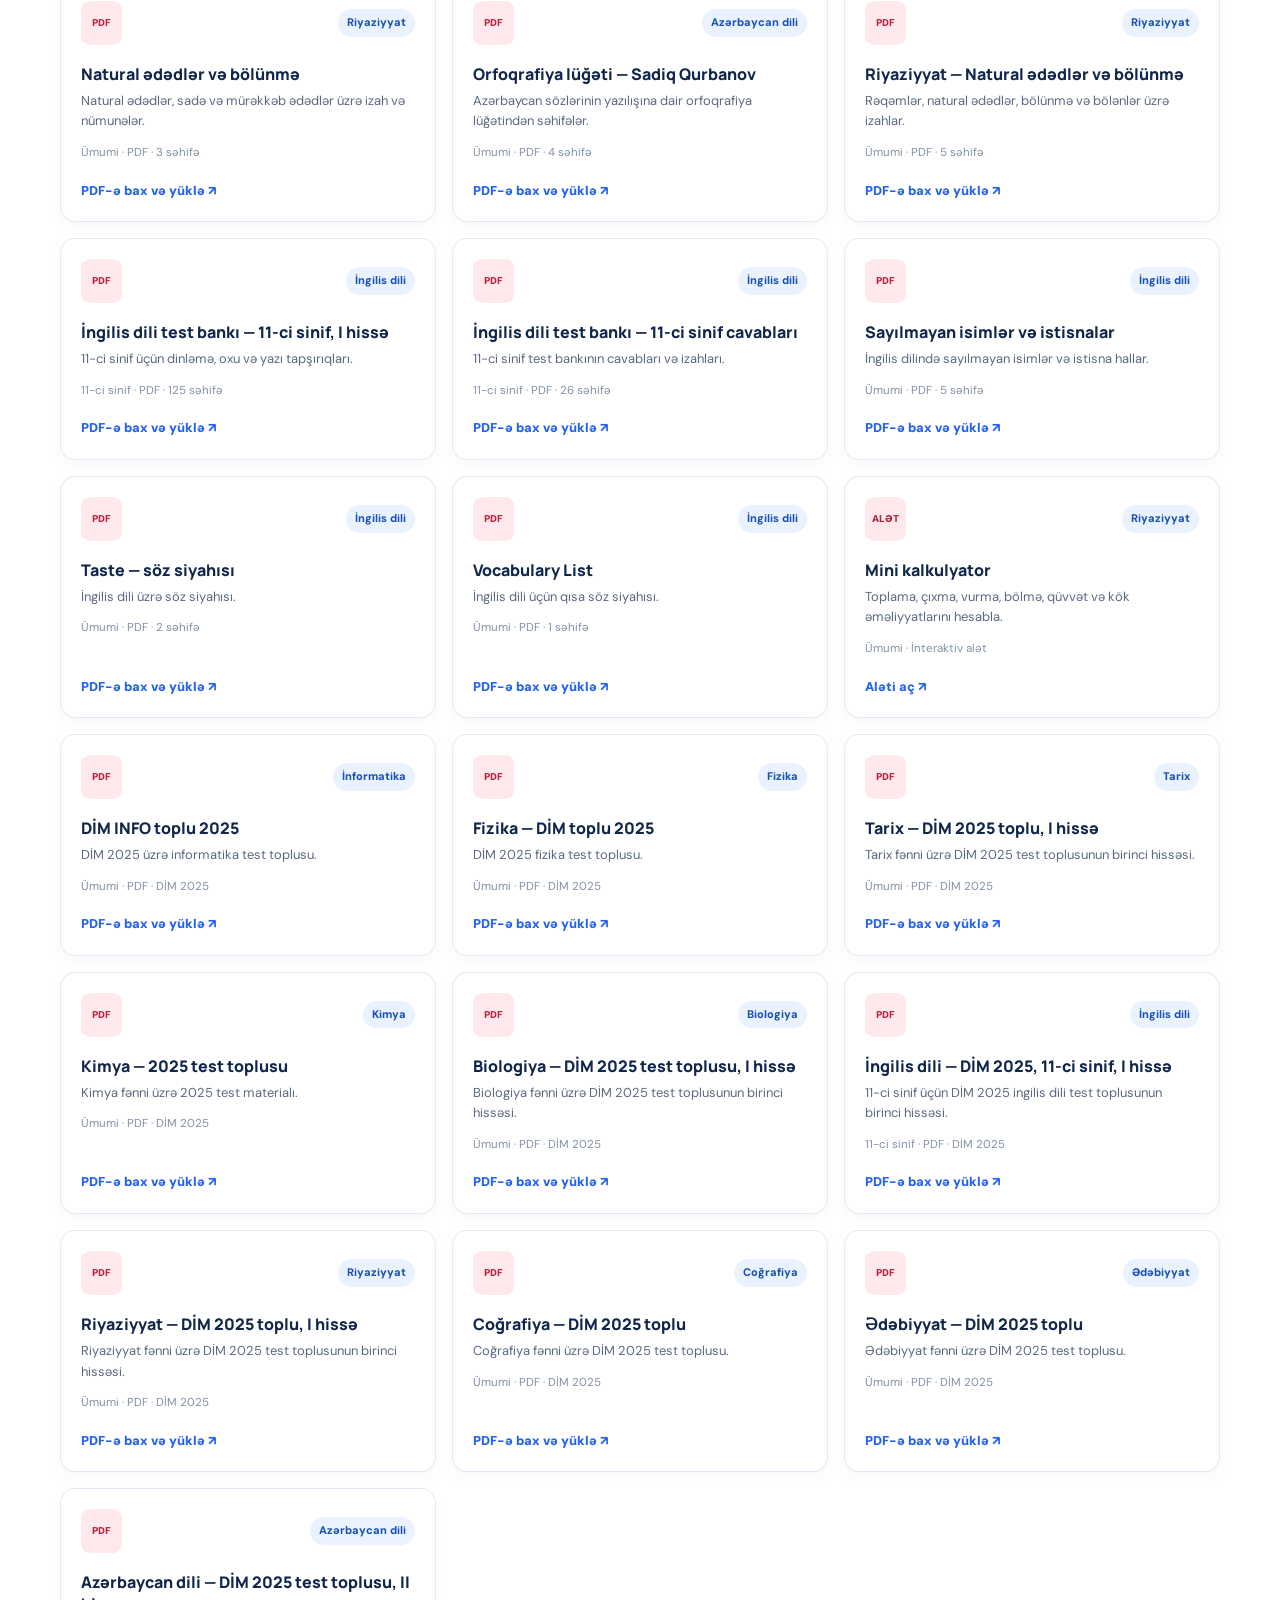
==== commit c4dfc591: "Update page metadata for refreshed design" ====
--- a/index.html
+++ b/index.html
@@ -3,13 +3,13 @@
 <head>
   <meta charset="UTF-8" />
   <meta name="viewport" content="width=device-width, initial-scale=1.0" />
-  <meta name="theme-color" content="#f5f7ff" />
+  <meta name="theme-color" content="#0b1e3e" />
   <meta name="description" content="Sinif və fənn üzrə dərs materialları və PDF-lər." />
-  <title>DərsYolu — Dərs materialları</title>
+  <title>DərsYolu — Öyrənmə kitabxanası</title>
   <link rel="preconnect" href="https://fonts.googleapis.com" />
   <link rel="preconnect" href="https://fonts.gstatic.com" crossorigin />
   <link href="https://fonts.googleapis.com/css2?family=DM+Sans:wght@400;500;600;700;800&family=Manrope:wght@500;600;700;800&display=swap" rel="stylesheet" />
-  <link rel="stylesheet" href="styles.css?v=4" />
+  <link rel="stylesheet" href="styles.css?v=5" />
 </head>
 <body>
   <header class="site-header">
@@ -120,7 +120,8 @@
   </main>
 
   <footer class="footer"><div class="container footer-inner"><a class="logo footer-logo" href="#top"><span class="logo-mark">D</span><span>Dərs<span class="logo-accent">Yolu</span></span></a><p>Dərs materialları hamı üçün açıqdır.</p><span>© <span id="year"></span> DərsYolu</span></div></footer>
-  <script src="script.js?v=7"></script>
+  <script src="estuari-materials.js?v=1"></script>
+  <script src="script.js?v=8"></script></script>
 </body>
 </html>
 
--- a/styles.css
+++ b/styles.css
@@ -1,154 +1,233 @@
 :root {
-  --ink: #17233e;
-  --muted: #6b7892;
-  --purple: #6560e8;
-  --purple-dark: #4f49d2;
-  --mint: #baf1d6;
-  --paper: #fff;
-  --wash: #f5f7ff;
-  --line: #e6e9f2;
-  --shadow: 0 18px 54px rgba(41, 53, 102, .1);
+  --ink: #10264b;
+  --muted: #5b6982;
+  --navy: #0b1e3e;
+  --navy-2: #142d56;
+  --blue: #2563eb;
+  --blue-dark: #1d4ed8;
+  --sky: #dbeafe;
+  --gold: #f6b93b;
+  --cream: #f7f8fc;
+  --paper: #ffffff;
+  --line: #dce5f2;
+  --shadow: 0 18px 44px rgba(17, 43, 81, .12);
 }
 * { box-sizing: border-box; }
-html { scroll-behavior: smooth; scroll-padding-top: 90px; }
-body { margin: 0; color: var(--ink); background: var(--paper); font-family: "DM Sans", sans-serif; line-height: 1.6; }
+html { scroll-behavior: smooth; scroll-padding-top: 88px; }
+body { margin: 0; color: var(--ink); background: var(--cream); font-family: "DM Sans", sans-serif; line-height: 1.6; }
 a { color: inherit; text-decoration: none; }
 button, input, select { font: inherit; }
-.container { width: min(1120px, calc(100% - 48px)); margin: 0 auto; }
-.site-header { position: sticky; top: 0; z-index: 10; background: rgba(255,255,255,.93); border-bottom: 1px solid rgba(230,233,242,.8); backdrop-filter: blur(14px); }
+.container { width: min(1160px, calc(100% - 48px)); margin: 0 auto; }
+.site-header { position: sticky; top: 0; z-index: 10; background: rgba(255, 255, 255, .92); border-bottom: 1px solid rgba(220, 229, 242, .9); backdrop-filter: blur(15px); }
 .nav { height: 76px; display: flex; align-items: center; justify-content: space-between; }
-.logo { display: inline-flex; align-items: center; gap: 10px; font: 800 1.18rem Manrope, sans-serif; letter-spacing: -.06em; }
-.logo-mark { width: 34px; height: 34px; display: grid; place-items: center; border-radius: 11px; color: white; background: var(--purple); font-size: 1rem; letter-spacing: 0; }
-.logo-accent { color: var(--purple); }
-.nav-links { display: flex; align-items: center; gap: 34px; color: #56627c; font-size: .91rem; font-weight: 600; }
-.nav-links a:not(.nav-cta):hover { color: var(--purple); }
-.nav-cta { padding: 10px 16px; border-radius: 10px; color: white; background: var(--ink); }
-.nav-cta span { margin-left: 10px; color: var(--mint); }
+.logo { display: inline-flex; align-items: center; gap: 10px; font: 800 1.2rem/1 Manrope, sans-serif; letter-spacing: -.06em; }
+.logo-mark { width: 36px; height: 36px; display: grid; place-items: center; border-radius: 11px; color: #fff; background: linear-gradient(145deg, #2563eb, #123d9a); box-shadow: 0 6px 14px rgba(37, 99, 235, .24); font-size: 1rem; letter-spacing: 0; }
+.logo-accent { color: var(--blue); }
+.nav-links { display: flex; align-items: center; gap: 29px; color: #52627e; font-size: .91rem; font-weight: 700; }
+.nav-links a:not(.nav-cta) { transition: color .2s; }
+.nav-links a:not(.nav-cta):hover { color: var(--blue); }
+.nav-cta { padding: 10px 16px; border-radius: 9px; color: #fff; background: var(--navy); box-shadow: 0 7px 16px rgba(11, 30, 62, .14); transition: transform .2s, background .2s; }
+.nav-cta:hover { background: var(--blue-dark); transform: translateY(-1px); }
+.nav-cta span { margin-left: 8px; color: var(--gold); }
 .menu-toggle { display: none; border: 0; background: transparent; padding: 8px; cursor: pointer; }
-.menu-toggle span { width: 22px; height: 2px; display: block; margin: 5px 0; background: var(--ink); }
-.hero { position: relative; overflow: hidden; padding: 68px 0 0; background: var(--wash); }
-.hero-layout { position: relative; z-index: 1; display: grid; grid-template-columns: 1.05fr .95fr; align-items: center; gap: 46px; min-height: 490px; }
+.menu-toggle span { width: 22px; height: 2px; display: block; margin: 5px 0; background: var(--navy); }
+
+.hero { position: relative; overflow: hidden; padding: 76px 0 0; color: #fff; background: var(--navy); }
+.hero::before { position: absolute; inset: 0; content: ""; opacity: .6; background-image: linear-gradient(rgba(255, 255, 255, .04) 1px, transparent 1px), linear-gradient(90deg, rgba(255, 255, 255, .04) 1px, transparent 1px); background-size: 54px 54px; mask-image: linear-gradient(to bottom, black, transparent); }
+.hero::after { position: absolute; width: 520px; height: 520px; right: -190px; top: -250px; border-radius: 50%; content: ""; background: radial-gradient(circle, rgba(74, 144, 226, .48), transparent 69%); }
+.hero-layout { position: relative; z-index: 1; display: grid; grid-template-columns: 1.06fr .94fr; align-items: center; gap: 52px; min-height: 510px; }
 .hero-orb { position: absolute; border-radius: 50%; pointer-events: none; }
-.orb-one { width: 430px; height: 430px; top: -275px; right: -120px; background: #e6e4ff; }
-.orb-two { width: 290px; height: 290px; bottom: -245px; left: 24%; background: #e3f8ed; }
-.eyebrow { display: flex; align-items: center; gap: 9px; margin: 0 0 17px; color: var(--purple); font-size: .72rem; font-weight: 800; letter-spacing: .14em; }
-.eyebrow-dot { width: 7px; height: 7px; border-radius: 50%; background: #47c894; box-shadow: 0 0 0 4px #d9f6e9; }
+.orb-one { width: 430px; height: 430px; right: -205px; top: -296px; background: rgba(50, 117, 240, .17); }
+.orb-two { width: 310px; height: 310px; bottom: -260px; left: 22%; background: rgba(246, 185, 59, .08); }
+.eyebrow { display: flex; align-items: center; gap: 9px; margin: 0 0 16px; color: var(--blue); font-size: .71rem; font-weight: 800; letter-spacing: .14em; }
+.hero .eyebrow { color: #c8dcff; }
+.eyebrow-dot { width: 7px; height: 7px; border-radius: 50%; background: var(--gold); box-shadow: 0 0 0 4px rgba(246, 185, 59, .18); }
 h1, h2, h3, p { margin-top: 0; }
 h1, h2 { font-family: Manrope, sans-serif; letter-spacing: -.055em; }
-h1 { max-width: 590px; margin-bottom: 18px; font-size: clamp(2.8rem, 5.5vw, 4.5rem); line-height: 1.07; }
-h1 > span { color: var(--purple); }
-.hero-lead { max-width: 520px; margin-bottom: 27px; color: var(--muted); font-size: 1.08rem; }
+h1 { max-width: 640px; margin-bottom: 19px; font-size: clamp(2.85rem, 5.7vw, 4.75rem); line-height: 1.05; }
+h1 > span { color: #9fc5ff; }
+.hero-lead { max-width: 535px; margin-bottom: 29px; color: #cad8ec; font-size: 1.08rem; }
 .hero-actions { display: flex; flex-wrap: wrap; gap: 12px; }
-.button { min-height: 49px; display: inline-flex; align-items: center; justify-content: center; gap: 13px; padding: 0 19px; border-radius: 10px; font-weight: 700; transition: transform .2s, background .2s; }
+.button { min-height: 51px; display: inline-flex; align-items: center; justify-content: center; gap: 13px; padding: 0 20px; border-radius: 9px; font-weight: 800; transition: transform .2s, background .2s, border-color .2s; }
 .button:hover { transform: translateY(-2px); }
-.button-primary { color: white; background: var(--purple); box-shadow: 0 10px 22px rgba(101,96,232,.19); }
-.button-primary:hover { background: var(--purple-dark); }
-.button-primary span { color: var(--mint); font-size: 1.2rem; }
-.button-quiet { border: 1px solid #dce0ec; color: var(--ink); background: rgba(255,255,255,.55); }
-.hero-note { display: flex; align-items: center; gap: 9px; margin-top: 28px; color: #77839a; font-size: .86rem; }
-.note-check { width: 19px; height: 19px; display: grid; place-items: center; border-radius: 50%; color: #258a68; background: #dff8ec; font-size: .74rem; font-weight: 800; }
-.hero-art { position: relative; min-height: 390px; display: grid; place-items: center; }
-.art-halo { position: absolute; width: 330px; height: 330px; border-radius: 50%; background: linear-gradient(145deg,#dcd9ff,#c7f2df); }
-.book { position: absolute; width: 230px; height: 300px; border-radius: 12px 19px 19px 12px; box-shadow: 16px 22px 36px rgba(36,42,105,.22); }
-.book-back { margin: 28px 0 0 60px; transform: rotate(12deg); background: #8b86f1; }
-.book-front { display: flex; flex-direction: column; justify-content: space-between; overflow: hidden; padding: 25px 23px 20px; transform: rotate(-7deg); color: #fff; background: linear-gradient(145deg,#706bea,#5551cc); border-left: 8px solid rgba(255,255,255,.2); }
-.book-label { position: relative; z-index: 1; font: 800 1.48rem/1.2 Manrope,sans-serif; letter-spacing: .04em; }
-.book-shape { position: absolute; width: 180px; height: 180px; right: -65px; bottom: 40px; border: 1px solid rgba(255,255,255,.5); border-radius: 50%; box-shadow: 0 0 0 20px rgba(255,255,255,.09),0 0 0 42px rgba(255,255,255,.07); }
-.book-bottom { position: relative; z-index: 1; font-size: .56rem; letter-spacing: .1em; opacity: .8; }
-.float-card { position: absolute; z-index: 2; display: flex; align-items: center; gap: 10px; padding: 12px 15px; border: 1px solid #eef0f7; border-radius: 13px; color: #4c5873; background: rgba(255,255,255,.94); box-shadow: var(--shadow); font-size: .8rem; font-weight: 700; }
-.float-card-top { top: 45px; right: 1%; }.float-card-bottom { bottom: 40px; left: 1%; }
-.float-icon { color: #f3b44c; font-size: 1.15rem; }.pdf-mini { padding: 4px 6px; border-radius: 5px; color: #eb666d; background: #fff0f0; font-size: .62rem; font-weight: 800; }
-.sparkle { position: absolute; color: #64cfa0; }.sparkle-one { top: 24%; left: 10%; font-size: 1.3rem; }.sparkle-two { right: 10%; bottom: 19%; color: #8782ee; font-size: 1.5rem; }
-.hero-bottom { position: relative; z-index: 1; display: flex; justify-content: space-between; gap: 20px; padding: 19px 0; border-top: 1px solid #e3e6f0; color: #7a869e; font-size: .8rem; }.hero-bottom a { color: var(--purple); font-weight: 700; }.hero-bottom a span { padding-left: 5px; }
-.section { padding: 84px 0; }.catalog { background: #fff; }
+.button-primary { color: var(--navy); background: var(--gold); box-shadow: 0 11px 25px rgba(0, 0, 0, .2); }
+.button-primary:hover { background: #ffd269; }
+.button-primary span { font-size: 1.12rem; }
+.button-quiet { border: 1px solid rgba(196, 217, 248, .52); color: #f6f9ff; background: rgba(255, 255, 255, .08); }
+.button-quiet:hover { border-color: #fff; background: rgba(255, 255, 255, .15); }
+.hero-note { display: flex; align-items: center; gap: 9px; margin-top: 29px; color: #c4d0e3; font-size: .86rem; }
+.note-check { width: 20px; height: 20px; display: grid; place-items: center; border-radius: 50%; color: #0c483e; background: #a7f3d0; font-size: .74rem; font-weight: 900; }
+.hero-art { position: relative; min-height: 405px; display: grid; place-items: center; }
+.art-halo { position: absolute; width: 338px; height: 338px; border: 1px solid rgba(188, 217, 255, .38); border-radius: 50%; background: radial-gradient(circle at 35% 30%, #346fc4, #16396e); box-shadow: 0 0 0 24px rgba(111, 166, 255, .07), 0 0 0 50px rgba(111, 166, 255, .04); }
+.book { position: absolute; width: 230px; height: 300px; border-radius: 13px 19px 19px 13px; box-shadow: 16px 22px 42px rgba(0, 0, 0, .35); }
+.book-back { margin: 28px 0 0 62px; transform: rotate(12deg); background: #e1a835; }
+.book-front { display: flex; flex-direction: column; justify-content: space-between; overflow: hidden; padding: 25px 23px 20px; transform: rotate(-7deg); color: var(--navy); background: linear-gradient(145deg, #ffdc78, #f5b733); border-left: 8px solid rgba(255, 255, 255, .35); }
+.book-label { position: relative; z-index: 1; font: 800 1.48rem/1.2 Manrope, sans-serif; letter-spacing: .04em; }
+.book-shape { position: absolute; width: 180px; height: 180px; right: -65px; bottom: 40px; border: 1px solid rgba(16, 38, 75, .45); border-radius: 50%; box-shadow: 0 0 0 20px rgba(255, 255, 255, .18), 0 0 0 42px rgba(255, 255, 255, .11); }
+.book-bottom { position: relative; z-index: 1; font-size: .56rem; font-weight: 700; letter-spacing: .1em; opacity: .86; }
+.float-card { position: absolute; z-index: 2; display: flex; align-items: center; gap: 10px; padding: 12px 15px; border: 1px solid rgba(255, 255, 255, .4); border-radius: 12px; color: #233758; background: rgba(255, 255, 255, .96); box-shadow: var(--shadow); font-size: .8rem; font-weight: 800; }
+.float-card-top { top: 45px; right: 1%; }
+.float-card-bottom { bottom: 40px; left: 1%; }
+.float-icon { color: #df9812; font-size: 1.15rem; }
+.pdf-mini { padding: 4px 6px; border-radius: 5px; color: #b22b3b; background: #ffe8eb; font-size: .62rem; font-weight: 900; }
+.sparkle { position: absolute; color: #8fc1ff; }
+.sparkle-one { top: 24%; left: 10%; font-size: 1.3rem; }
+.sparkle-two { right: 10%; bottom: 19%; color: #ffd56b; font-size: 1.5rem; }
+.hero-bottom { position: relative; z-index: 1; display: flex; justify-content: space-between; gap: 20px; padding: 20px 0; border-top: 1px solid rgba(202, 220, 244, .2); color: #b9cae1; font-size: .8rem; }
+.hero-bottom a { color: #fff; font-weight: 800; }
+.hero-bottom a span { padding-left: 5px; color: var(--gold); }
+
+.section { padding: 90px 0; }
+.catalog { background: var(--paper); }
 .section-heading { display: flex; align-items: end; justify-content: space-between; gap: 20px; margin-bottom: 32px; }
-.section-heading .eyebrow { margin-bottom: 8px; }
-h2 { margin-bottom: 9px; font-size: clamp(1.9rem, 3.4vw, 2.65rem); line-height: 1.2; }
+.section-heading .eyebrow, .about-copy .eyebrow, .dictionary-copy .eyebrow { margin-bottom: 8px; }
+h2 { margin-bottom: 10px; font-size: clamp(2rem, 3.5vw, 2.75rem); line-height: 1.17; }
 .section-lead { margin: 0; color: var(--muted); }
-.catalog-count { display: grid; justify-items: end; color: var(--muted); font-size: .8rem; }.catalog-count strong { color: var(--ink); font: 800 1.7rem Manrope,sans-serif; }
-.filters { display: grid; grid-template-columns: 1fr 205px 205px; gap: 11px; margin-bottom: 24px; }
-.search-box, .select-wrap { min-height: 49px; display: flex; align-items: center; border: 1px solid var(--line); border-radius: 10px; background: #fff; }
-.search-box { gap: 10px; padding: 0 14px; }.search-icon { color: #8e98ac; font-size: 1.5rem; line-height: 1; transform: rotate(-20deg); }
-.search-box input, .select-wrap select { width: 100%; min-width: 0; border: 0; outline: 0; color: var(--ink); background: transparent; font-size: .88rem; }.search-box input::placeholder { color: #98a1b3; }
-.select-wrap { position: relative; padding: 0 14px; }.select-wrap select { appearance: none; height: 47px; cursor: pointer; }.select-wrap > span:last-child { color: #8792a8; pointer-events: none; }
-.search-box:focus-within, .select-wrap:focus-within { border-color: #aaa7f4; box-shadow: 0 0 0 3px rgba(101,96,232,.08); }
-.results-line { display: flex; align-items: center; justify-content: space-between; margin-bottom: 14px; color: #76829a; font-size: .83rem; font-weight: 700; }
-.reset-button { padding: 5px 0; border: 0; color: var(--purple); background: none; font-size: .8rem; font-weight: 700; cursor: pointer; }
-.materials-grid { display: grid; grid-template-columns: repeat(3,1fr); gap: 16px; }
-.material-card { min-height: 198px; display: flex; flex-direction: column; padding: 19px; border: 1px solid var(--line); border-radius: 14px; background: white; transition: transform .2s, box-shadow .2s, border-color .2s; }.material-card:hover { transform: translateY(-3px); border-color: #d6d4ff; box-shadow: 0 14px 30px rgba(35,46,91,.08); }
-.material-top { display: flex; align-items: center; justify-content: space-between; margin-bottom: 17px; }.pdf-icon { width: 39px; height: 43px; display: grid; place-items: center; border-radius: 9px; color: #e45e69; background: #fff0f0; font-size: .62rem; font-weight: 800; }.material-tag { padding: 5px 9px; border-radius: 20px; color: #5b57c9; background: #f0efff; font-size: .69rem; font-weight: 700; }
-.material-card h3 { margin: 0 0 5px; font: 800 1rem Manrope,sans-serif; }.material-card p { margin: 0; color: var(--muted); font-size: .81rem; }.material-meta { display: flex; gap: 8px; margin-top: 12px; color: #8993a6; font-size: .72rem; }.material-download { display: inline-flex; align-items: center; gap: 6px; margin-top: auto; padding-top: 18px; color: var(--purple); font-size: .8rem; font-weight: 800; }
-.empty-state { display: grid; justify-items: center; padding: 48px 20px 53px; border: 1px dashed #d9ddec; border-radius: 16px; background: #fbfcff; text-align: center; }.empty-illustration { position: relative; width: 60px; height: 60px; display: grid; place-items: center; margin-bottom: 15px; border-radius: 17px; background: #f0efff; }.empty-file { padding: 7px 6px; border-radius: 5px; color: #e45e69; background: white; font-size: .6rem; font-weight: 800; box-shadow: 0 4px 10px rgba(43,46,98,.1); }.empty-spark { position: absolute; top: 4px; right: 2px; color: #5fc89b; font-size: 1rem; }.empty-state h3 { margin-bottom: 5px; font: 800 1rem Manrope,sans-serif; }.empty-state p { max-width: 380px; margin: 0; color: var(--muted); font-size: .87rem; }
-.about { background: var(--wash); }.about-layout { display: grid; grid-template-columns: 170px 1fr 1fr; align-items: center; gap: 42px; }.about-copy .eyebrow { margin-bottom: 8px; }.about-copy h2 { max-width: 450px; }.about-copy > p:last-child { max-width: 510px; margin: 0; color: var(--muted); font-size: .94rem; }.about-icon { position: relative; width: 128px; height: 128px; display: grid; place-items: center; border-radius: 32px; color: white; background: linear-gradient(145deg,#817cf0,#5853d4); transform: rotate(-7deg); box-shadow: 0 18px 35px rgba(101,96,232,.22); }.about-icon span { font-size: 3.5rem; font-family: Georgia,serif; }.about-icon i { position: absolute; width: 26px; height: 5px; right: 20px; border-radius: 9px; background: #c6f3dc; transform: rotate(7deg); }.about-icon i:nth-of-type(1) { top: 31px; }.about-icon i:nth-of-type(2) { top: 44px; width: 18px; }.about-icon i:nth-of-type(3) { bottom: 27px; width: 33px; background: rgba(255,255,255,.48); }
-.about-points { display: grid; gap: 15px; }.about-points div { display: flex; align-items: center; gap: 13px; padding: 12px 14px; border: 1px solid #e6e8f2; border-radius: 11px; background: rgba(255,255,255,.7); }.about-points span { color: var(--purple); font: 800 .77rem Manrope,sans-serif; }.about-points p { margin: 0; color: #4f5b74; font-size: .82rem; font-weight: 600; }
-.footer { padding: 22px 0; color: #8993a7; background: #171d36; }.footer-inner { display: flex; align-items: center; justify-content: space-between; gap: 18px; }.footer-logo { color: white; font-size: 1rem; }.footer-logo .logo-mark { width: 30px; height: 30px; background: #716bea; }.footer-logo .logo-accent { color: #9e9af7; }.footer p, .footer-inner > span { margin: 0; font-size: .77rem; }
-.visually-hidden { position: absolute; width: 1px; height: 1px; padding: 0; margin: -1px; overflow: hidden; clip: rect(0,0,0,0); white-space: nowrap; border: 0; }
-@media (max-width: 850px) { .hero-layout { gap: 16px; }.about-layout { grid-template-columns: 120px 1fr; gap: 28px; }.about-icon { width: 100px; height: 100px; }.about-points { grid-column: 2; }.materials-grid { grid-template-columns: repeat(2,1fr); } }
-@media (max-width: 650px) {
- .container { width: min(100% - 36px, 540px); }.nav { height: 68px; }.menu-toggle { display: block; }.nav-links { position: absolute; top: 68px; left: 0; right: 0; display: none; flex-direction: column; align-items: stretch; gap: 0; padding: 10px 20px 18px; border-bottom: 1px solid var(--line); background: white; box-shadow: 0 16px 24px rgba(25,38,78,.08); }.nav-links.open { display: flex; }.nav-links a:not(.nav-cta) { padding: 11px 0; }.nav-cta { margin-top: 8px; text-align: center; }
- .hero { padding-top: 48px; }.hero-layout { grid-template-columns: 1fr; gap: 0; }.hero-copy { padding-bottom: 8px; }.hero-art { min-height: 330px; }.art-halo { width: 260px; height: 260px; }.book { width: 185px; height: 245px; }.book-front { padding: 21px 18px 16px; }.book-label { font-size: 1.2rem; }.book-bottom { font-size: .46rem; }.float-card-top { top: 24px; right: 0; }.float-card-bottom { bottom: 18px; left: 0; }.hero-bottom { align-items: flex-start; flex-direction: column; gap: 7px; padding: 15px 0; }.section { padding: 64px 0; }.section-heading { align-items: flex-start; }.filters { grid-template-columns: 1fr 1fr; }.search-box { grid-column: span 2; }.materials-grid { grid-template-columns: 1fr; }.material-card { min-height: 185px; }.about-layout { grid-template-columns: 1fr; gap: 24px; }.about-icon { width: 90px; height: 90px; border-radius: 25px; }.about-icon span { font-size: 2.8rem; }.about-points { grid-column: auto; }.footer-inner { align-items: flex-start; flex-direction: column; gap: 10px; }
-}
-@media (prefers-reduced-motion: reduce) { html { scroll-behavior: auto; } *, *::before, *::after { transition-duration: .01ms !important; } }
-
-.empty-state[hidden] { display: none; }
-
-
-
-.subject-browser { margin: 22px 0 24px; padding: 18px; border: 1px solid var(--line); border-radius: 16px; background: #fbfcff; }
-.subject-browser-heading { display: flex; align-items: flex-end; justify-content: space-between; gap: 16px; margin-bottom: 14px; }
+.catalog-count { display: grid; justify-items: end; color: var(--muted); font-size: .8rem; }
+.catalog-count strong { color: var(--navy); font: 800 1.8rem Manrope, sans-serif; }
+.subject-browser { margin: 22px 0 25px; padding: 20px; border: 1px solid var(--line); border-radius: 18px; background: linear-gradient(135deg, #f6f9ff, #fffdf6); }
+.subject-browser-heading { display: flex; align-items: flex-end; justify-content: space-between; gap: 16px; margin-bottom: 15px; }
 .subject-browser-heading .eyebrow { margin: 0 0 6px; }
-.subject-browser-heading h3 { margin: 0; font: 800 1rem Manrope,sans-serif; }
+.subject-browser-heading h3 { margin: 0; font: 800 1rem Manrope, sans-serif; }
 .subject-browser-heading > span { color: var(--muted); font-size: .78rem; }
-.subject-grid { display: grid; grid-template-columns: repeat(auto-fit,minmax(145px,1fr)); gap: 10px; }
-.subject-card { min-height: 86px; display: grid; grid-template-columns: 38px 1fr; grid-template-rows: auto auto; align-items: center; gap: 3px 11px; padding: 12px; border: 1px solid var(--line); border-radius: 12px; background: white; color: var(--ink); text-align: left; cursor: pointer; transition: transform .2s,border-color .2s,box-shadow .2s,background .2s; }
-.subject-card:hover { transform: translateY(-2px); border-color: #d6d4ff; box-shadow: 0 10px 22px rgba(35,46,91,.07); }
-.subject-card[aria-pressed="true"] { border-color: #817bf0; background: #f5f4ff; box-shadow: 0 0 0 2px rgba(101,96,232,.08); }
-.subject-card:focus-visible { outline: 3px solid rgba(101,96,232,.28); outline-offset: 2px; }
-.subject-symbol { grid-row: 1 / 3; width: 38px; height: 38px; display: grid; place-items: center; border-radius: 10px; color: #5b57c9; background: #f0efff; font-size: .8rem; font-weight: 800; }
+.subject-grid { display: grid; grid-template-columns: repeat(auto-fit, minmax(145px, 1fr)); gap: 10px; }
+.subject-card { min-height: 88px; display: grid; grid-template-columns: 39px 1fr; grid-template-rows: auto auto; align-items: center; gap: 3px 11px; padding: 12px; border: 1px solid #e3eaf5; border-radius: 13px; background: #fff; color: var(--ink); text-align: left; cursor: pointer; transition: transform .2s, border-color .2s, box-shadow .2s, background .2s; }
+.subject-card:hover { transform: translateY(-2px); border-color: #9fc5ff; box-shadow: 0 10px 22px rgba(22, 53, 98, .09); }
+.subject-card[aria-pressed="true"] { border-color: var(--blue); background: #eff6ff; box-shadow: 0 0 0 2px rgba(37, 99, 235, .1); }
+.subject-card:focus-visible, .dictionary-search button:focus-visible, .dictionary-examples a:focus-visible, .dictionary-all:focus-visible { outline: 3px solid rgba(37, 99, 235, .28); outline-offset: 3px; }
+.subject-symbol { grid-row: 1 / 3; width: 39px; height: 39px; display: grid; place-items: center; border-radius: 10px; color: var(--blue-dark); background: var(--sky); font-size: .8rem; font-weight: 900; }
 .subject-name { font-size: .8rem; font-weight: 800; }
 .subject-count { color: var(--muted); font-size: .7rem; }
+
+.filters { display: grid; grid-template-columns: 1fr 205px 205px; gap: 11px; margin-bottom: 24px; }
+.search-box, .select-wrap { min-height: 51px; display: flex; align-items: center; border: 1px solid var(--line); border-radius: 10px; background: #fff; }
+.search-box { gap: 10px; padding: 0 14px; }
+.search-icon { color: var(--blue); font-size: 1.5rem; line-height: 1; transform: rotate(-20deg); }
+.search-box input, .select-wrap select { width: 100%; min-width: 0; border: 0; outline: 0; color: var(--ink); background: transparent; font-size: .88rem; }
+.search-box input::placeholder { color: #98a5b8; }
+.select-wrap { position: relative; padding: 0 14px; }
+.select-wrap select { appearance: none; height: 49px; cursor: pointer; }
+.select-wrap > span:last-child { color: #8090a8; pointer-events: none; }
+.search-box:focus-within, .select-wrap:focus-within { border-color: #7fb0ff; box-shadow: 0 0 0 3px rgba(37, 99, 235, .1); }
+.results-line { display: flex; align-items: center; justify-content: space-between; margin-bottom: 14px; color: #687893; font-size: .83rem; font-weight: 800; }
+.reset-button { padding: 5px 0; border: 0; color: var(--blue); background: none; font-size: .8rem; font-weight: 800; cursor: pointer; }
+.materials-grid { display: grid; grid-template-columns: repeat(3, 1fr); gap: 16px; }
+.material-card { min-height: 205px; display: flex; flex-direction: column; padding: 20px; border: 1px solid #e2e9f4; border-radius: 15px; background: #fff; box-shadow: 0 5px 15px rgba(18, 45, 84, .03); transition: transform .2s, box-shadow .2s, border-color .2s; }
+.material-card:hover { transform: translateY(-4px); border-color: #9fc5ff; box-shadow: 0 16px 30px rgba(18, 45, 84, .11); }
+.material-top { display: flex; align-items: center; justify-content: space-between; margin-bottom: 18px; }
+.pdf-icon { width: 41px; height: 44px; display: grid; place-items: center; border-radius: 9px; color: #b4233c; background: #ffe8eb; font-size: .62rem; font-weight: 900; }
+.material-tag { padding: 5px 9px; border-radius: 20px; color: #1851b4; background: #eaf2ff; font-size: .69rem; font-weight: 800; }
+.material-card h3 { margin: 0 0 6px; font: 800 1rem Manrope, sans-serif; }
+.material-card p { margin: 0; color: var(--muted); font-size: .81rem; }
+.material-meta { display: flex; gap: 8px; margin-top: 12px; color: #8190a5; font-size: .72rem; }
+.material-download { display: inline-flex; align-items: center; gap: 6px; margin-top: auto; padding-top: 18px; color: var(--blue); font-size: .8rem; font-weight: 900; }
+.empty-state { display: grid; justify-items: center; padding: 48px 20px 53px; border: 1px dashed #b8c9e4; border-radius: 16px; background: #f8fbff; text-align: center; }
+.empty-state[hidden] { display: none; }
+.empty-illustration { position: relative; width: 60px; height: 60px; display: grid; place-items: center; margin-bottom: 15px; border-radius: 17px; background: var(--sky); }
+.empty-file { padding: 7px 6px; border-radius: 5px; color: #b4233c; background: #fff; font-size: .6rem; font-weight: 900; box-shadow: 0 4px 10px rgba(43, 46, 98, .1); }
+.empty-spark { position: absolute; top: 4px; right: 2px; color: #e9a51b; font-size: 1rem; }
+.empty-state h3 { margin-bottom: 5px; font: 800 1rem Manrope, sans-serif; }
+.empty-state p { max-width: 380px; margin: 0; color: var(--muted); font-size: .87rem; }
+
+.dictionary-section { background: linear-gradient(135deg, #eff6ff 0%, #fffaf0 100%); }
+.dictionary-layout { display: grid; grid-template-columns: 1.15fr .85fr; align-items: center; gap: 48px; }
+.dictionary-copy h2 { max-width: 590px; }
+.dictionary-copy > .section-lead { max-width: 520px; margin-bottom: 20px; }
+.dictionary-search { display: flex; gap: 8px; max-width: 650px; padding: 7px; border: 1px solid #d3e0f3; border-radius: 13px; background: #fff; box-shadow: 0 12px 28px rgba(19, 53, 101, .08); }
+.dictionary-search:focus-within { border-color: #7fb0ff; box-shadow: 0 0 0 3px rgba(37, 99, 235, .1); }
+.dictionary-search input { flex: 1; min-width: 0; min-height: 48px; padding: 0 13px; border: 0; outline: 0; color: var(--ink); background: transparent; }
+.dictionary-search input::placeholder { color: #98a5b8; }
+.dictionary-search button { display: inline-flex; align-items: center; justify-content: center; gap: 10px; min-height: 48px; padding: 0 17px; border: 0; border-radius: 9px; color: #fff; background: var(--navy); font-weight: 800; cursor: pointer; transition: background .2s, transform .2s; }
+.dictionary-search button:hover { transform: translateY(-1px); background: var(--blue-dark); }
+.dictionary-search button span { color: var(--gold); font-size: 1.1rem; }
+.dictionary-note { margin: 10px 0 0; color: var(--muted); font-size: .78rem; }
+.dictionary-panel { padding: 24px; border: 1px solid #dae4f1; border-radius: 17px; background: rgba(255, 255, 255, .94); box-shadow: var(--shadow); }
+.dictionary-panel-top { display: flex; align-items: center; gap: 12px; padding-bottom: 18px; border-bottom: 1px solid var(--line); }
+.dictionary-icon { width: 44px; height: 44px; display: grid; place-items: center; border-radius: 12px; color: var(--navy); background: var(--gold); font: 800 1.1rem Manrope, sans-serif; }
+.dictionary-panel-top strong, .dictionary-panel-top span { display: block; }
+.dictionary-panel-top strong { font: 800 .96rem Manrope, sans-serif; }
+.dictionary-panel-top div span { margin-top: 3px; color: var(--muted); font-size: .76rem; }
+.dictionary-example-title { margin: 17px 0 10px; color: #52627b; font-size: .78rem; font-weight: 800; }
+.dictionary-examples { display: grid; grid-template-columns: repeat(2, minmax(0, 1fr)); gap: 8px; }
+.dictionary-examples a { padding: 10px 12px; border: 1px solid transparent; border-radius: 9px; color: #435574; background: #f4f7fc; font-size: .84rem; transition: border-color .2s, background .2s, color .2s; }
+.dictionary-examples a:hover { border-color: #b7d2ff; color: var(--blue-dark); background: #eff6ff; }
+.dictionary-all { display: inline-flex; align-items: center; gap: 7px; margin-top: 17px; color: var(--blue); font-size: .8rem; font-weight: 900; }
+.dictionary-all span { color: #db9816; }
+
+.about { color: #fff; background: var(--navy); }
+.about .eyebrow { color: #9fc5ff; }
+.about-layout { display: grid; grid-template-columns: 170px 1fr 1fr; align-items: center; gap: 42px; }
+.about-copy h2 { max-width: 450px; }
+.about-copy > p:last-child { max-width: 510px; margin: 0; color: #bdcce1; font-size: .94rem; }
+.about-icon { position: relative; width: 128px; height: 128px; display: grid; place-items: center; border-radius: 32px; color: var(--navy); background: linear-gradient(145deg, #ffda74, #eaaa2f); transform: rotate(-7deg); box-shadow: 0 18px 35px rgba(0, 0, 0, .25); }
+.about-icon span { font-size: 3.5rem; font-family: Georgia, serif; }
+.about-icon i { position: absolute; width: 26px; height: 5px; right: 20px; border-radius: 9px; background: rgba(16, 38, 75, .6); transform: rotate(7deg); }
+.about-icon i:nth-of-type(1) { top: 31px; }
+.about-icon i:nth-of-type(2) { top: 44px; width: 18px; }
+.about-icon i:nth-of-type(3) { bottom: 27px; width: 33px; background: rgba(255, 255, 255, .65); }
+.about-points { display: grid; gap: 15px; }
+.about-points div { display: flex; align-items: center; gap: 13px; padding: 13px 14px; border: 1px solid rgba(188, 211, 244, .18); border-radius: 11px; background: rgba(255, 255, 255, .06); }
+.about-points span { color: var(--gold); font: 800 .77rem Manrope, sans-serif; }
+.about-points p { margin: 0; color: #d7e2f2; font-size: .82rem; font-weight: 600; }
+
+.footer { padding: 23px 0; color: #afbdd1; background: #07152d; }
+.footer-inner { display: flex; align-items: center; justify-content: space-between; gap: 18px; }
+.footer-logo { color: #fff; font-size: 1rem; }
+.footer-logo .logo-mark { width: 30px; height: 30px; background: var(--blue); }
+.footer-logo .logo-accent { color: #9fc5ff; }
+.footer p, .footer-inner > span { margin: 0; font-size: .77rem; }
+.visually-hidden { position: absolute; width: 1px; height: 1px; padding: 0; margin: -1px; overflow: hidden; clip: rect(0, 0, 0, 0); white-space: nowrap; border: 0; }
+
+@media (max-width: 850px) {
+  .hero-layout { gap: 16px; }
+  .dictionary-layout { grid-template-columns: 1fr; gap: 24px; }
+  .about-layout { grid-template-columns: 120px 1fr; gap: 28px; }
+  .about-icon { width: 100px; height: 100px; }
+  .about-points { grid-column: 2; }
+  .materials-grid { grid-template-columns: repeat(2, 1fr); }
+}
 @media (max-width: 650px) {
+  .container { width: min(100% - 36px, 540px); }
+  .nav { height: 68px; }
+  .menu-toggle { display: block; }
+  .nav-links { position: absolute; top: 68px; left: 0; right: 0; display: none; flex-direction: column; align-items: stretch; gap: 0; padding: 10px 20px 18px; border-bottom: 1px solid var(--line); background: #fff; box-shadow: 0 16px 24px rgba(25, 38, 78, .08); }
+  .nav-links.open { display: flex; }
+  .nav-links a:not(.nav-cta) { padding: 11px 0; }
+  .nav-cta { margin-top: 8px; text-align: center; }
+  .hero { padding-top: 49px; }
+  .hero-layout { grid-template-columns: 1fr; gap: 0; }
+  .hero-copy { padding-bottom: 8px; }
+  .hero-art { min-height: 330px; }
+  .art-halo { width: 260px; height: 260px; }
+  .book { width: 185px; height: 245px; }
+  .book-front { padding: 21px 18px 16px; }
+  .book-label { font-size: 1.2rem; }
+  .book-bottom { font-size: .46rem; }
+  .float-card-top { top: 24px; right: 0; }
+  .float-card-bottom { bottom: 18px; left: 0; }
+  .hero-bottom { align-items: flex-start; flex-direction: column; gap: 7px; padding: 15px 0; }
+  .section { padding: 65px 0; }
+  .section-heading { align-items: flex-start; }
   .subject-browser { padding: 14px; }
   .subject-browser-heading { align-items: flex-start; flex-direction: column; gap: 6px; }
-  .subject-grid { grid-template-columns: repeat(2,minmax(0,1fr)); gap: 8px; }
+  .subject-grid { grid-template-columns: repeat(2, minmax(0, 1fr)); gap: 8px; }
   .subject-card { min-height: 76px; grid-template-columns: 32px 1fr; gap: 3px 8px; padding: 9px; }
   .subject-symbol { width: 32px; height: 32px; font-size: .72rem; }
   .subject-name { font-size: .72rem; }
-}
-
-
-.dictionary-section { background: linear-gradient(135deg, #f6f7ff 0%, #f3fbf8 100%); }
-.dictionary-layout { display: grid; grid-template-columns: 1.15fr .85fr; align-items: center; gap: 42px; }
-.dictionary-copy .eyebrow { margin-bottom: 8px; }
-.dictionary-copy h2 { max-width: 570px; }
-.dictionary-copy > .section-lead { max-width: 520px; margin-bottom: 20px; }
-.dictionary-search { display: flex; gap: 8px; max-width: 640px; padding: 7px; border: 1px solid #dfe3ef; border-radius: 13px; background: #fff; box-shadow: 0 12px 28px rgba(41,53,102,.07); }
-.dictionary-search:focus-within { border-color: #aaa7f4; box-shadow: 0 0 0 3px rgba(101,96,232,.1); }
-.dictionary-search input { flex: 1; min-width: 0; min-height: 48px; padding: 0 13px; border: 0; outline: 0; color: var(--ink); background: transparent; }
-.dictionary-search input::placeholder { color: #98a1b3; }
-.dictionary-search button { display: inline-flex; align-items: center; justify-content: center; gap: 10px; min-height: 48px; padding: 0 17px; border: 0; border-radius: 9px; color: #fff; background: var(--purple); font-weight: 800; cursor: pointer; transition: background .2s, transform .2s; }
-.dictionary-search button:hover { transform: translateY(-1px); background: var(--purple-dark); }
-.dictionary-search button span { color: var(--mint); font-size: 1.1rem; }
-.dictionary-note { margin: 10px 0 0; color: var(--muted); font-size: .78rem; }
-.dictionary-panel { padding: 23px; border: 1px solid #e6e9f2; border-radius: 17px; background: rgba(255,255,255,.9); box-shadow: var(--shadow); }
-.dictionary-panel-top { display: flex; align-items: center; gap: 12px; padding-bottom: 18px; border-bottom: 1px solid var(--line); }
-.dictionary-icon { width: 43px; height: 43px; display: grid; place-items: center; border-radius: 12px; color: #fff; background: linear-gradient(145deg,#736df0,#514ccf); font: 800 1.1rem Manrope,sans-serif; }
-.dictionary-panel-top strong, .dictionary-panel-top span { display: block; }
-.dictionary-panel-top strong { font: 800 .96rem Manrope,sans-serif; }
-.dictionary-panel-top div span { margin-top: 3px; color: var(--muted); font-size: .76rem; }
-.dictionary-example-title { margin: 17px 0 10px; color: #59657e; font-size: .78rem; font-weight: 800; }
-.dictionary-examples { display: grid; grid-template-columns: repeat(2,minmax(0,1fr)); gap: 8px; }
-.dictionary-examples a { padding: 10px 12px; border: 1px solid transparent; border-radius: 9px; color: #4c5873; background: #f5f6fa; font-size: .84rem; transition: border-color .2s, background .2s, color .2s; }
-.dictionary-examples a:hover { border-color: #d6d4ff; color: var(--purple-dark); background: #f5f4ff; }
-.dictionary-all { display: inline-flex; align-items: center; gap: 7px; margin-top: 17px; color: var(--purple); font-size: .8rem; font-weight: 800; }
-.dictionary-all span { color: #47b990; }
-.dictionary-search button:focus-visible, .dictionary-examples a:focus-visible, .dictionary-all:focus-visible { outline: 3px solid rgba(101,96,232,.3); outline-offset: 3px; }
-@media (max-width: 850px) {
-  .dictionary-layout { grid-template-columns: 1fr; gap: 24px; }
-  .dictionary-panel { max-width: none; }
-}
-@media (max-width: 650px) {
+  .filters { grid-template-columns: 1fr 1fr; }
+  .search-box { grid-column: span 2; }
+  .materials-grid { grid-template-columns: 1fr; }
+  .material-card { min-height: 185px; }
   .dictionary-search { align-items: stretch; flex-direction: column; padding: 8px; }
   .dictionary-search button { width: 100%; }
   .dictionary-panel { padding: 18px; }
-}
+  .about-layout { grid-template-columns: 1fr; gap: 24px; }
+  .about-icon { width: 90px; height: 90px; border-radius: 25px; }
+  .about-icon span { font-size: 2.8rem; }
+  .about-points { grid-column: auto; }
+  .footer-inner { align-items: flex-start; flex-direction: column; gap: 10px; }
+}
+@media (prefers-reduced-motion: reduce) {
+  html { scroll-behavior: auto; }
+  *, *::before, *::after { transition-duration: .01ms !important; }
+}
